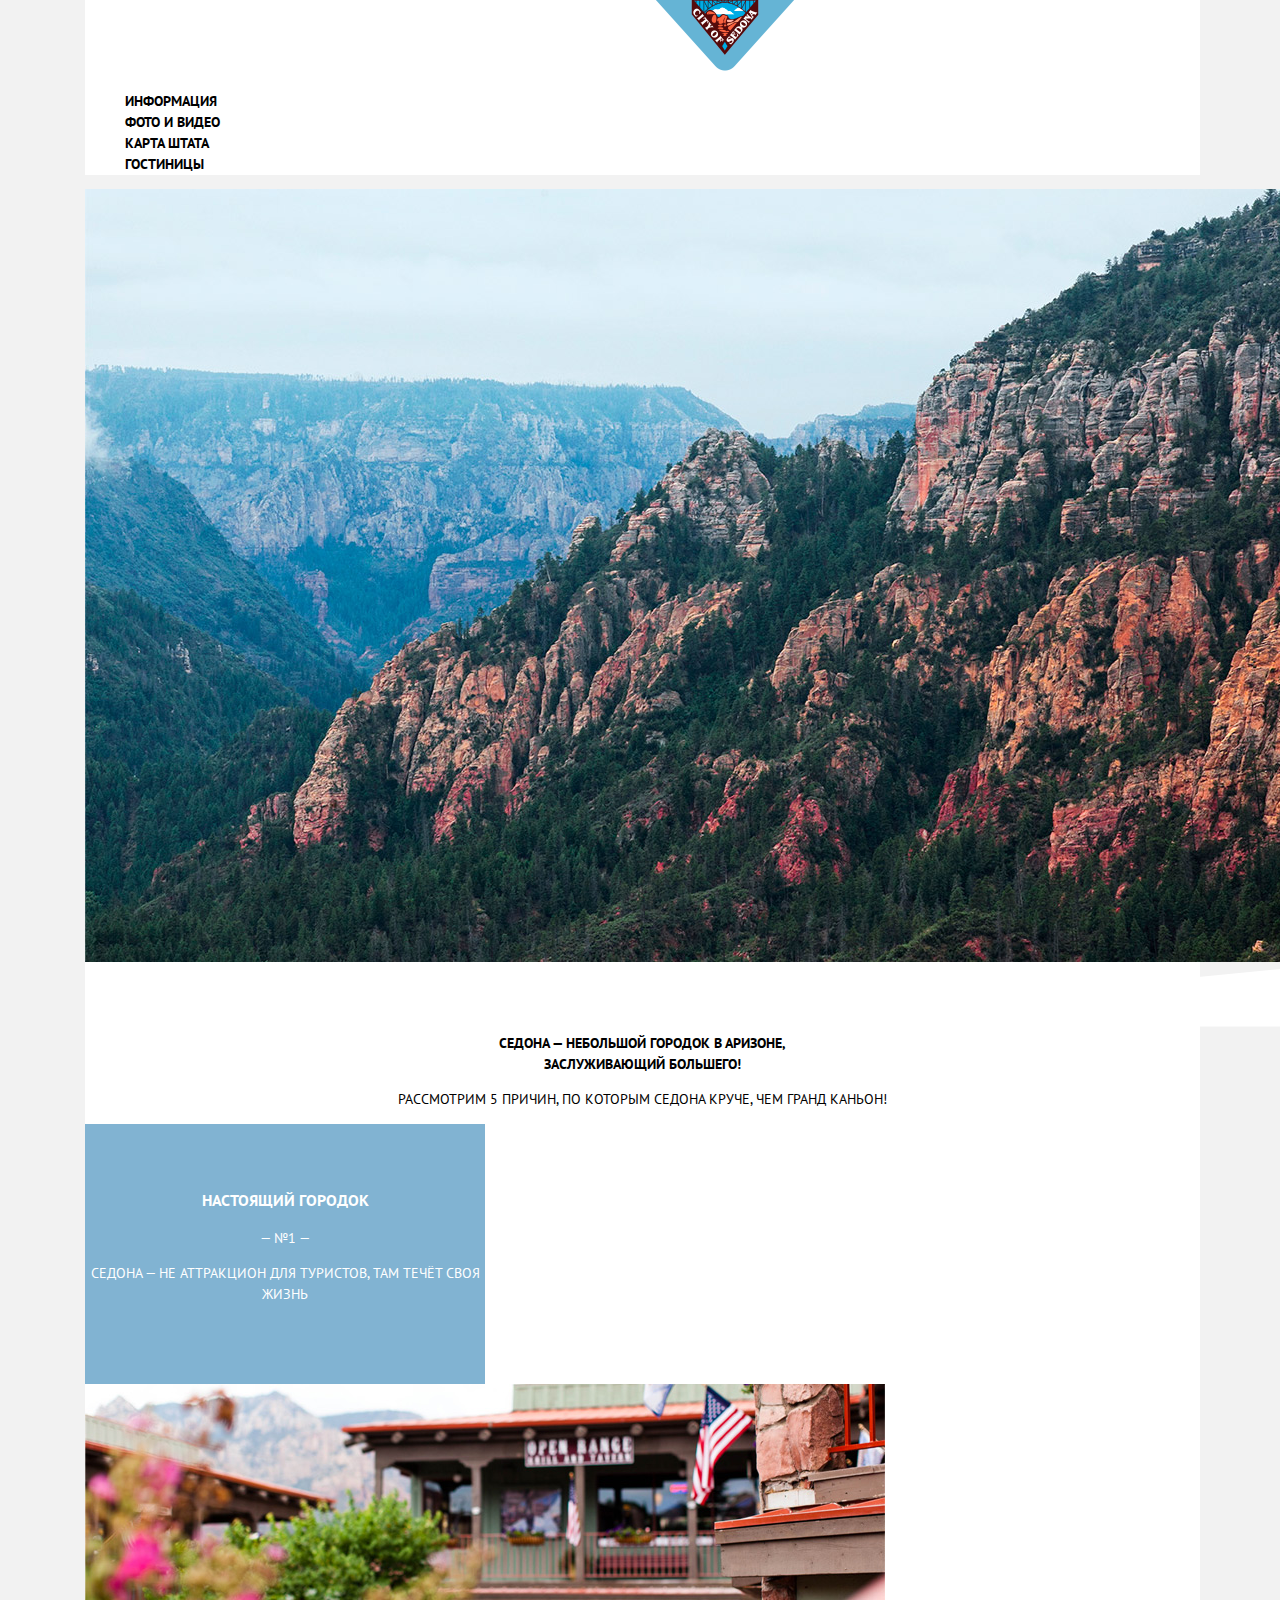
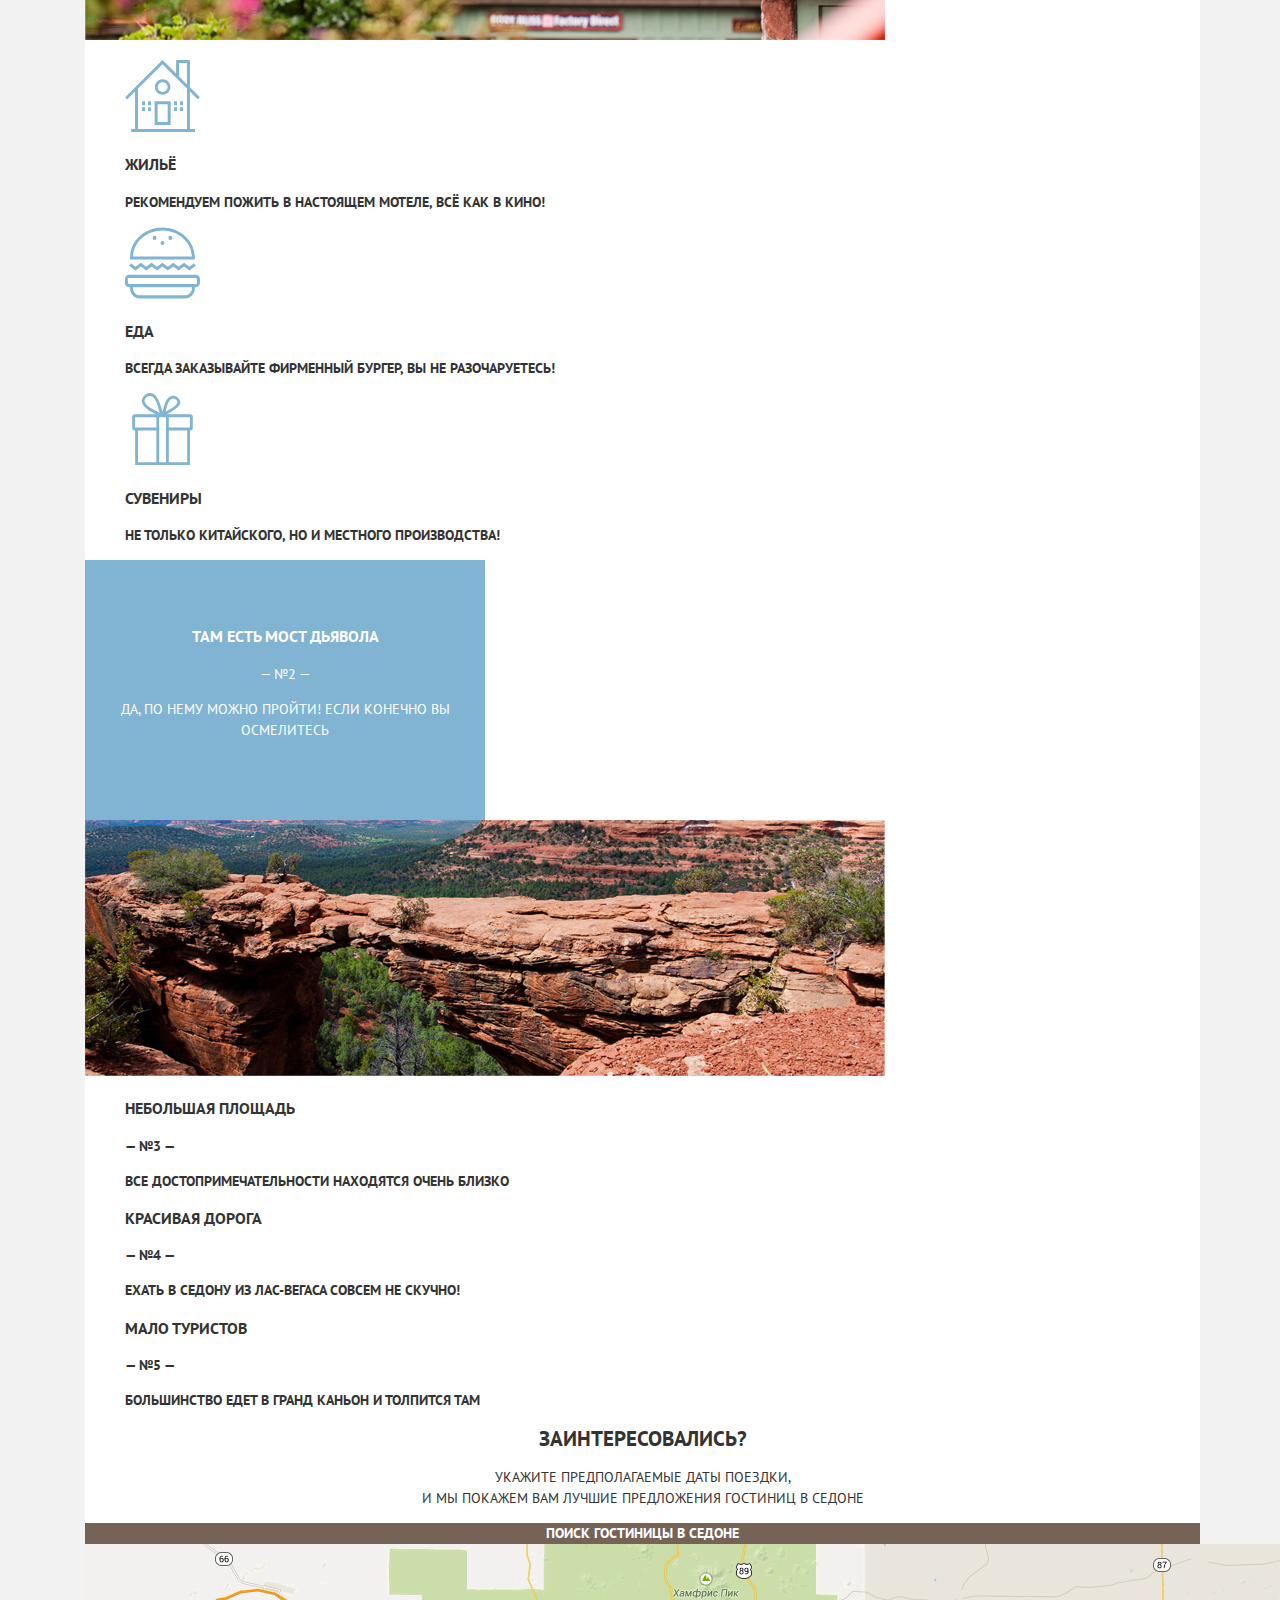
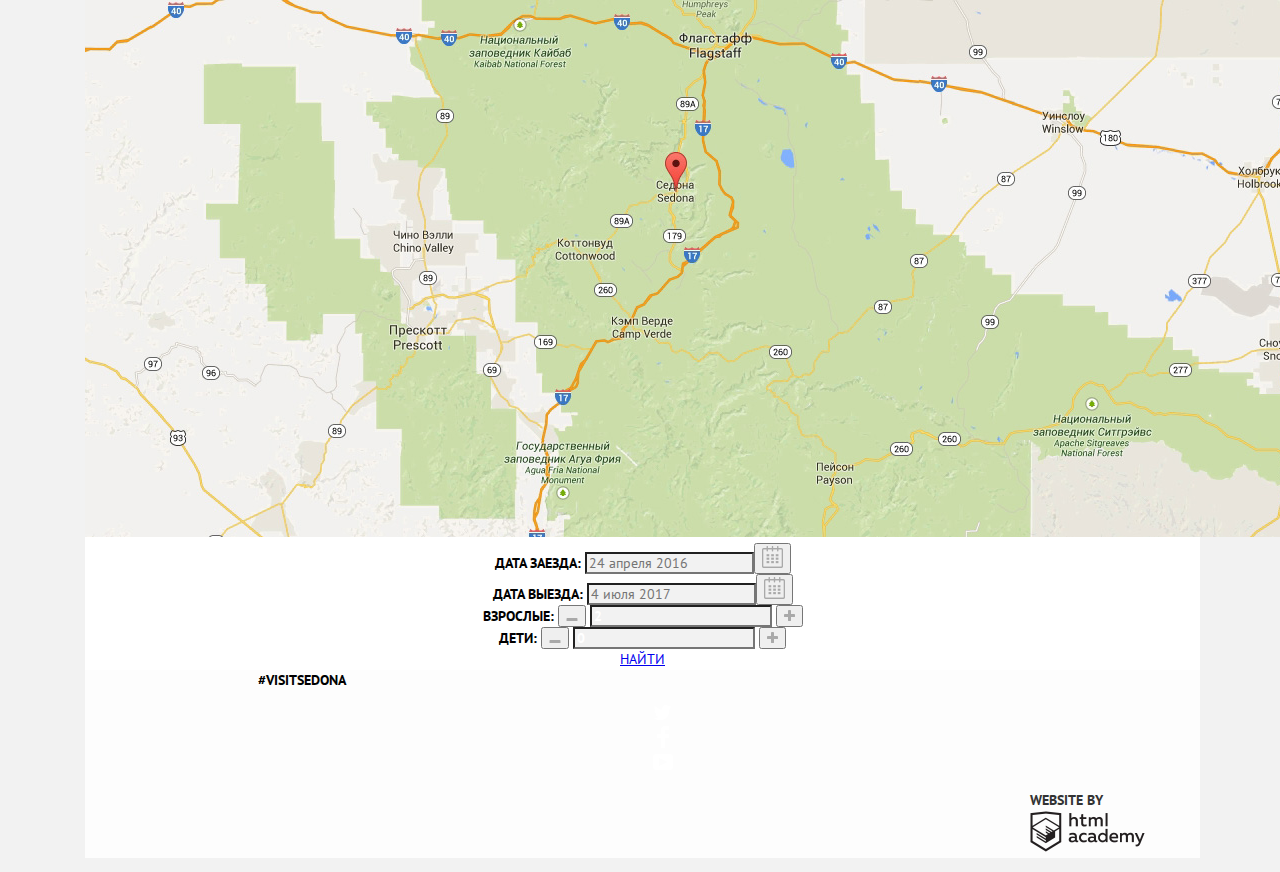
==== index.html @ 9de8dd1b "Update index.html" ====
<!DOCTYPE html>
<html lang="ru">

<head>
    <meta charset="utf-8">
    <title>Седона</title>
    <link href="https://fonts.googleapis.com/css?family=PT+Sans:400,700&amp;subset=cyrillic" rel="stylesheet">
    <link href="css/normalize.css" rel="stylesheet">
    <link href="css/style.css" rel="stylesheet">
</head>

<body>
    <header class="main-header">
        <nav class="main-navigation">
            <a class="main-header-logo">
                <img src="img/logo.png" width="140" height="71" alt="Логотип Седоны">
            </a>
            <ul class="site-navigation">
                <li><a href="info.html">Информация</a></li>
                <li><a href="gallery.html">Фото и видео</a></li>
                <li><a href="map.html">Карта штата</a></li>
                <li><a href="inner.html">Гостиницы</a></li>
            </ul>
        </nav>
    </header>
    <main class="container">
        <img src="img/background-welcome.jpg" width="1200" height="773" alt="Welcome to the gorgeous Sedona">
        <img src="img/polygon.svg" width="1201" height="59" alt="Полигон">
        <div class="features">
            <b>Седона &mdash; небольшой городок в Аризоне,<br> заслуживающий большего!</b>
            <p>Рассмотрим 5 причин, по которым Седона круче, чем Гранд Каньон!</p>
        </div>
        <section class="info">
            <div class="column column-info-item">
                <div class="info-list">
                    <h3>Настоящий городок</h3>
                    <p>&mdash; №1 &mdash;</p>
                    <p>Седона &mdash; не аттракцион для туристов, там течёт своя жизнь</p>
                </div>
                <div class="column column-photo">
                    <img src="img/photo-city.jpg" width="800" height="256" alt="Настоящий городок">
                </div>
            </div>
            <ul class="column-list column-catalog-list-service">
                <li class="catalog-item">
                    <img src="img/icon-1.svg" width="75" height="72" alt="Жильё">
                    <h3>Жильё</h3>
                    <p>Рекомендуем пожить в настоящем мотеле, всё как в кино!</p>
                </li>
                <li class="catalog-item">
                    <img src="img/icon-3.svg" width="75" height="72" alt="Еда">
                    <h3>Еда</h3>
                    <p>Всегда заказывайте фирменный бургер, Вы не разочаруетесь!</p>
                </li>
                <li class="catalog-item">
                    <img src="img/icon-2.svg" width="75" height="72" alt="Сувениры">
                    <h3>Сувениры</h3>
                    <p>Не только китайского, но и местного производства!</p>
                </li>
            </ul>
            <div class="column column-info-item">
                <div class="info-list">
                    <h3>Там есть мост дьявола</h3>
                    <p>&mdash; №2 &mdash;</p>
                    <p>Да, по нему можно пройти! Если конечно Вы осмелитесь</p>
                </div>
                <div class="column column-photo">
                    <img src="img/photo-bridge.jpg" width="800" height="256" alt="Мост дьявола">
                </div>
            </div>
            <ul class="column-list column-catalog-list-convenience">
                <li class="catalog-item">
                    <h3>Небольшая площадь</h3>
                    <p>&mdash; №3 &mdash;</p>
                    <p>Все достопримечательности находятся очень близко</p>
                </li>
                <li class="catalog-item">
                    <h3>Красивая дорога</h3>
                    <p>&mdash; №4 &mdash;</p>
                    <p>Ехать в Седону из Лас-Вегаса совсем не скучно!</p>
                </li>
                <li class="catalog-item">
                    <h3>Мало туристов</h3>
                    <p>&mdash; №5 &mdash;</p>
                    <p>Большинство едет в Гранд Каньон и толпится там</p>
                </li>
            </ul>
        </section>
        <section class="appointment">
            <div class="offer">
                <h2>Заинтересовались?</h2>
                <p>Укажите предполагаемые даты поездки,<br>и мы покажем Вам лучшие предложения гостиниц в Седоне</p>
            </div>
            <section class="tooltip">
                <div class="search-hotel">
                    <a href="#">Поиск гостиницы в Седоне</a>
                </div>
                <div class="map">
                    <img src="img/map.jpg" width="1200" height="593" alt="Карта">
                </div>
                <div class="search">
                    <form class="search-form" action="https://echo.htmlacademy.ru" method="post">
                        <div class="search-date">
                            <label for="day-in">Дата заезда:
                                <input class="date" type="text" id="day-in" name="in" placeholder="24 апреля 2016"><button class="calendar" type="submit"><img src="img/calendar.png" width="21" height="22" alt="Календарь">
                                </button>
                            </label>
                        </div>
                        <div class="search-date">
                            <label for="day-out">Дата выезда:
                                <input class="date" type="text" id="day-out" name="out" placeholder="4 июля 2017"><button class="calendar" type="submit"><img src="img/calendar.png" width="21" height="22" alt="Календарь">
                                </button>
                            </label>
                        </div>
                        <div class="search-date">
                            <label for="adult-number">Взрослые:
                                <button class="minus" type="submit"><img src="img/icon-minus.png" width="12" height="3" alt="Минус">
                                </button>
                                <input class="person" type="text" id="adult-number" name="number" value="2">
                                <button class="plus" type="submit"><img src="img/icon-plus.png" width="11" height="11" alt="Плюс">
                                </button>
                            </label>
                        </div>
                        <div class="search-date">
                            <label for="child-number">Дети:
                                <button class="minus" type="submit"><img src="img/icon-minus.png" width="12" height="3" alt="Минус">
                                </button>
                                <input class="person" type="text" id="child-number" name="number" value="0">
                                <button class="plus" type="submit">
                                    <img src="img/icon-plus.png" width="11" height="11" alt="Плюс">
                                </button>
                            </label>
                        </div>
                        <div class="search-button">
                            <a href="#">Найти</a>
                        </div>
                    </form>
                </div>
            </section>
        </section>
        <footer class="main-footer">
            <div class="hashtag">
                <a href="#">#visitsedona</a>
            </div>
            <ul class="footer-social">
                <li><a class="social-button" href="#"><img src="img/twitter.png" width="17" height="15" alt="Твиттер"></a></li>
                <li><a class="social-button" href="#"><img src="img/facebook.png" width="12" height="22" alt="Фейсбук"></a></li>
                <li><a class="social-button" href="#"><img src="img/youtube.png" width="20" height="16" alt="Ютуб"></a></li>
            </ul>
            <div class="footer-copyright">
                <p>Website by <a class="button-copyright" href="https://htmlacademy.ru/intensive/htmlcss">
                        <img src="img/logo-htmlacademy.png" width="115" height="41" alt="HTML Academy"></a></p>
            </div>
        </footer>
    </main>
</body>
</html>
---- css/style.css ----
body {
    margin: 0;
    font-family: "PT Sans", Arial, sans-serif;
    font-size: 14px;
    line-height: 21px;
    font-weight: 700;
    color: #333333;
    text-transform: uppercase;
    background-color: #f2f2f2;
    background-image: url("background-welcome.jpg");
    background-size: 1200px 773px;
    background-position: 50% 50%;
    padding-left: 85px;
    padding-right: 80px;
    background-repeat: no-repeat;
}
header {
    background-color: white;
}
.container {
    background-color: white;
}
.site-navigation a {
    background-color: white;
    color: #000000; 
    text-decoration: none;
}
li {
    list-style-type: none;
}
.main-header .main-header-logo {
    background-position: 50% 50%;
    background-size: 140px 71px;
    padding-left: 570px;
    padding-right: 570px;
    padding-top: 100px;
}
.polygon {
  background-image: url("polygon.svg");
    background-position: top center;
}
.features {
    text-align: center;
    color: #000000; 
    font-weight: normal;
    background-color: white;
    background-position: 50% 50%;
}
.info-list {
    text-align: center;
    color: white;
    background-color: #81b3d2;
    font-weight: normal;
    position: relative; 
    width: 400px;
    height: inherit;
    padding-top: 50px;
    padding-bottom: 65px;
}
.photo-city {
    position: relative;
    width: 800px; 
    height: 401px;   
}
.catalog-list {
    text-align: center;
    color: #000000;
    font-weight: normal;
    background-color: white;
    background-position: 50% 50%;
    
}
.catalog-list-second .catalog-item {
    text-align: center;
    background-color: #eeeeee;
    font-weight: normal;
    background-position: 50% 50%;
}
.appointment {
    text-align: center;
    font-weight: normal;
    background-color: white;
    background-position: 50% 50%;
}
.search-hotel{
    background-color: #766357;
}

.search-hotel a{
    color: #ffffff;
    font-weight: bold;
    text-decoration: none;    
}
.search-date {
    color: black;
    font-weight: bold;
}
.date {
    background-color:#f2f2f2;
}
.adults {
    font-weight: bold;
}
.person {
    background-color: #f2f2f2;
    font-weight: bold;
}
.child {
    font-weight: bold;
    
}
.button-search {
    background-color: #81b3d2;
}
 form {
    background-color: #ffffff;
}
input {
    background-color: #81b3d2;
    color: white;
}
.main-footer {
    background-color: #fdfdfd; 
}
.hashtag a {
    color: #000000;
    text-decoration: none;
    margin-left: 173px;
}
.footer-social {
    text-align: center;
}
.footer-copyright {
    margin-left: 945px;    
}
/*inner*/
.filters {
    background-image: url("background-filter.jpg"); 
}
.price {
    background-color: transparent;
    text-align: center;
}
.catalog-title {
    background-color: white;
}
.sort-title {
    background-color: white;
    font-weight: normal;
}
.sort-list {
    background-color: white;
    font-weight: normal;
}
.sort-list a{
    text-decoration: 
    color: black;
    text-decoration: none; 
}
.sort-list .type {
    color: #dbdbdb;
}
.sort-list .rate {
    color: #dbdbdb;
}
.hotels {
    background-color: white;
}
.hotels a {
    color: black;
    text-decoration: none;
}
.hotels p {
    font-weight: normal;
}
.hotel-buttons a {
    color: white;
}
.button-one {
    background-color: #81b3d2;
}
.button-two {
    background-color: #766357;  
}
.rating {
    font-weight: normal;
}
label:hover {
    color: #81b3d2;
}
label:active {
    color: #cccccc;
}
.sort-list .price:visited {
    color: #81b3d2;
}
.sort-list .rate:active {
    color: black;
}
.sort-list .rate:hover {
    color: #81b3d2;
}
.sort-list .type:hover {
    color: #81b3d2;    
}
.arrows .down:visited {
    color: #81b3d2;
}
.arrows:active {
    color: #81b3d2;
}
 .button-one:hover {
    background-color:#689fc1;
}
.button-one:active {
    background-color: #6ea6c7;
    color: #7aadcb;
}
.button-two:hover {
    background-color: #604e43;
}
.button-two:active {
    background-color: #503e33;
    color: #65554b;
}
.hotels a :hover {
    color: #c0d9e9;
}
.hotels a:active {
    color: #b2b2b2;
}
.search-hotel:hover {
    background-color: #604e43;
}
.search-hotel:active {
    background-color: #503e33;
    color: #857871;
}
.date:hover {
    background-color:#ebebeb;
}
.date:focus {
    background-color: #ffffff;
}
.person:hover {
    background-color:#ebebeb;
}
.person:focus {
    background-color: #ffffff;
}
.button-plus:hover {
    color: #000000;
}
.button-plus:active {
    color: #81b3d2;
}
.button-calendar:hover {
    color: #000000;
}
.input:hover {
    background-color: #669ec0;
}
.input:active {
    background-color: #5496bd;
    color: #88b6d1;
}
.footer-copyright a:hover {
    background-color: #81b3d2;
}
.footer-copyright a:active {
    background-color: #bdbbbc;
}
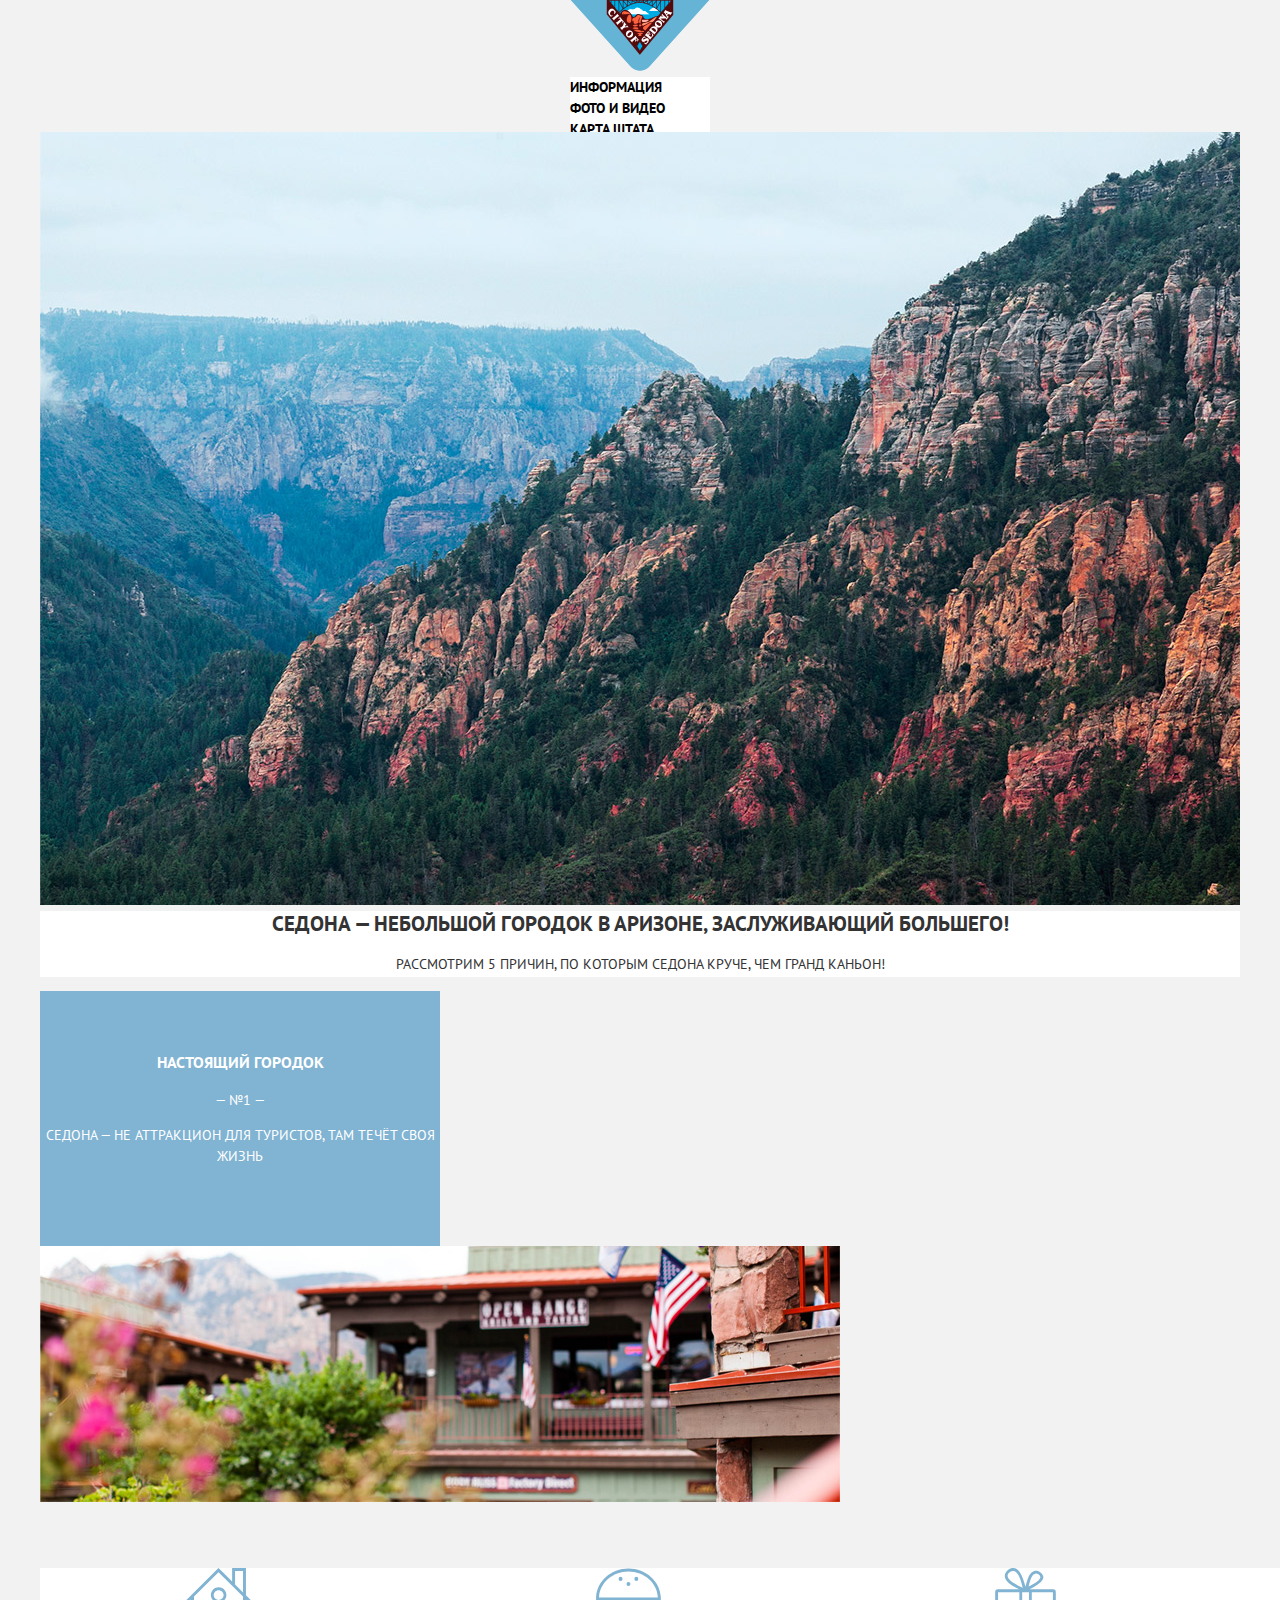
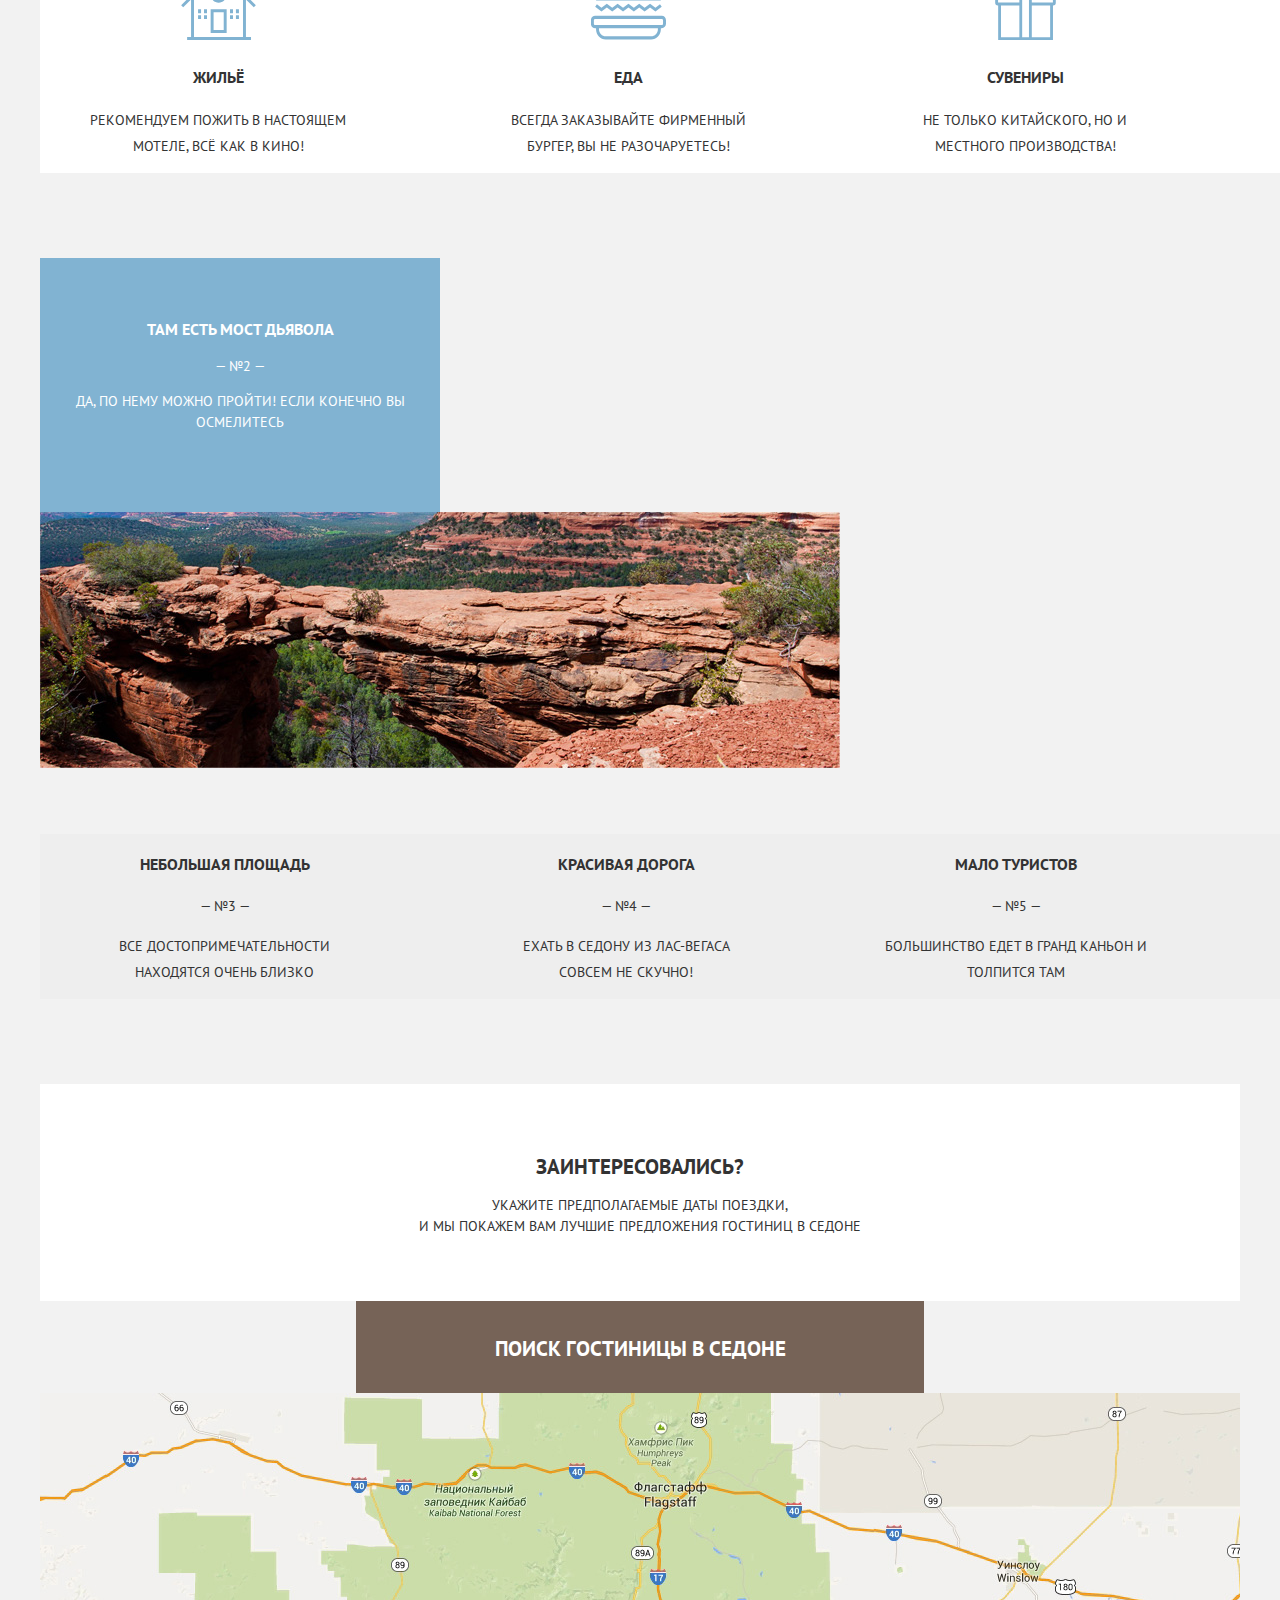
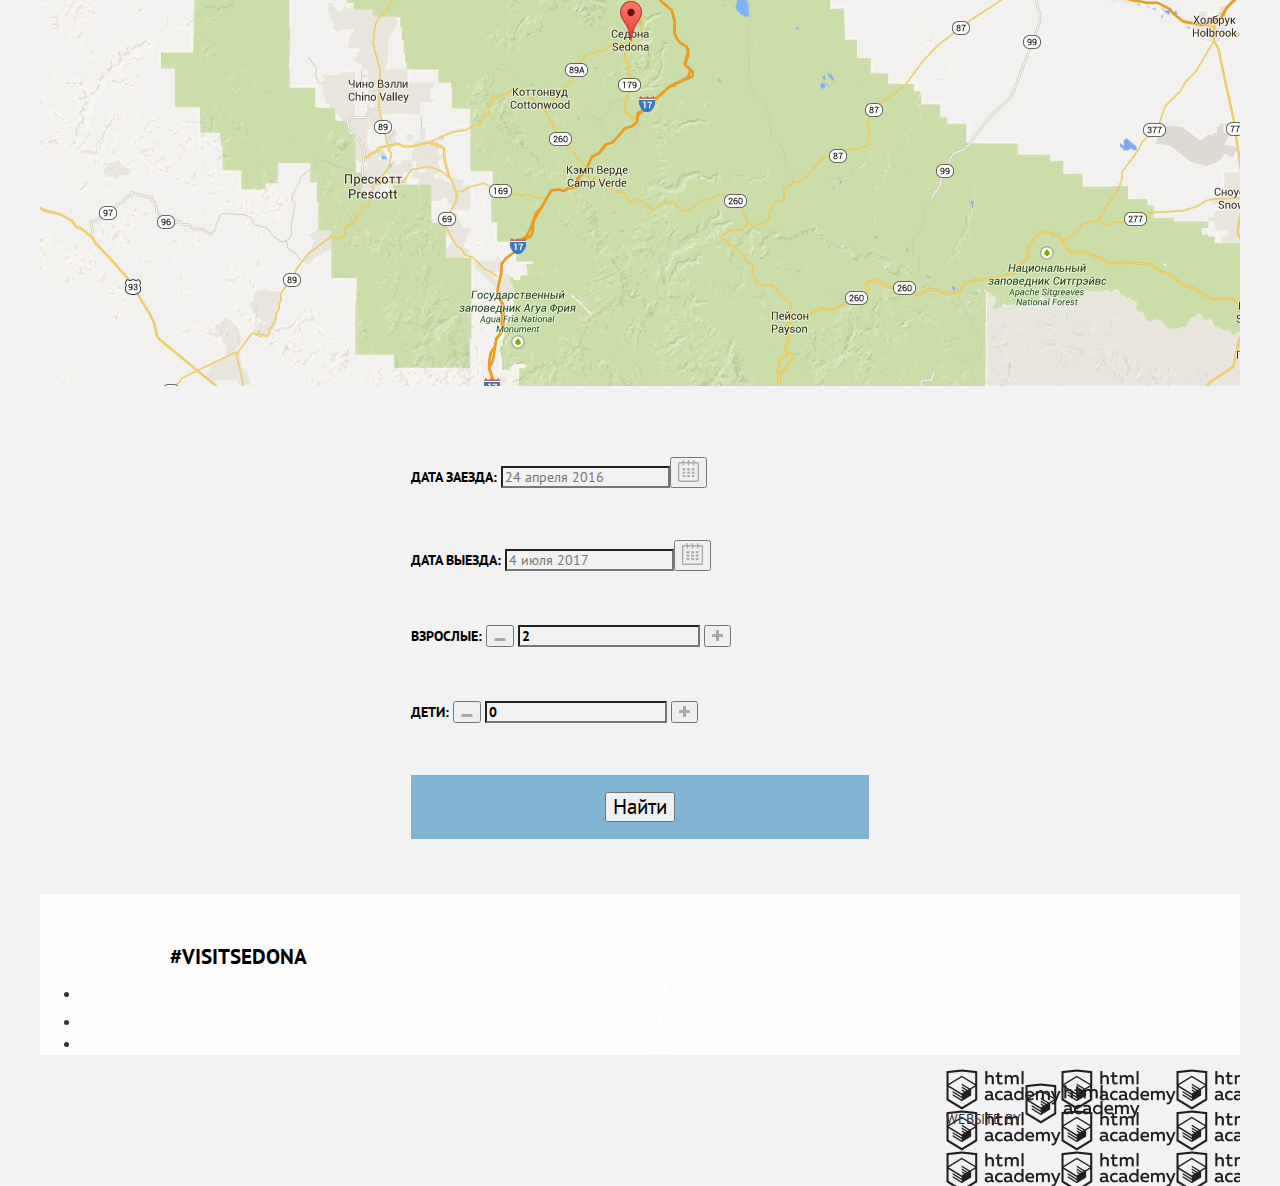
==== commit f1554b5b: "Update index.html" ====
--- a/index.html
+++ b/index.html
@@ -25,9 +25,8 @@
     </header>
     <main class="container">
         <img src="img/background-welcome.jpg" width="1200" height="773" alt="Welcome to the gorgeous Sedona">
-        <img src="img/polygon.svg" width="1201" height="59" alt="Полигон">
         <div class="features">
-            <b>Седона &mdash; небольшой городок в Аризоне,<br> заслуживающий большего!</b>
+            <b>Седона &mdash; небольшой городок в Аризоне, заслуживающий большего!</b>
             <p>Рассмотрим 5 причин, по которым Седона круче, чем Гранд Каньон!</p>
         </div>
         <section class="info">
@@ -91,9 +90,9 @@
                 <h2>Заинтересовались?</h2>
                 <p>Укажите предполагаемые даты поездки,<br>и мы покажем Вам лучшие предложения гостиниц в Седоне</p>
             </div>
-            <section class="tooltip">
+            <div class="tooltip">
                 <div class="search-hotel">
-                    <a href="#">Поиск гостиницы в Седоне</a>
+                    <a href="inner.html">Поиск гостиницы в Седоне</a>
                 </div>
                 <div class="map">
                     <img src="img/map.jpg" width="1200" height="593" alt="Карта">
@@ -132,11 +131,11 @@
                             </label>
                         </div>
                         <div class="search-button">
-                            <a href="#">Найти</a>
+                           <input type="submit" class="button" value="Найти">
                         </div>
                     </form>
                 </div>
-            </section>
+            </div>
         </section>
         <footer class="main-footer">
             <div class="hashtag">
--- a/css/style.css
+++ b/css/style.css
@@ -7,267 +7,324 @@
     color: #333333;
     text-transform: uppercase;
     background-color: #f2f2f2;
-    background-image: url("background-welcome.jpg");
-    background-size: 1200px 773px;
-    background-position: 50% 50%;
-    padding-left: 85px;
-    padding-right: 80px;
+}
+.main-header {
+    background-image: url(../img/logo.png);
+    width: 140px;
+    margin: 0 auto;
     background-repeat: no-repeat;
 }
-header {
-    background-color: white;
-}
 .container {
-    background-color: white;
-}
-.site-navigation a {
-    background-color: white;
+    background-color: #f2f2f2;
+    width: 1200px;
+    margin: 0 auto;
+    background-repeat: no-repeat;
+}
+.site-navigation {
+    margin: 0 auto;
+    background-color: #ffffff;
+    height: 55px;
+    padding: 0;
+    list-style-type: none;
+}
+  .site-navigation a {
+    background-color: #ffffff;
     color: #000000; 
     text-decoration: none;
 }
-li {
-    list-style-type: none;
-}
-.main-header .main-header-logo {
-    background-position: 50% 50%;
-    background-size: 140px 71px;
-    padding-left: 570px;
-    padding-right: 570px;
-    padding-top: 100px;
-}
-.polygon {
-  background-image: url("polygon.svg");
-    background-position: top center;
-}
 .features {
-    text-align: center;
-    color: #000000; 
-    font-weight: normal;
-    background-color: white;
-    background-position: 50% 50%;
+    text-align: center; 
+    font-weight: bold;
+    background-color: #ffffff;
+    font-size: 21px; 
+    line-height: 26px;
+}
+.features p {
+    text-align: center; 
+    font-weight: normal;
+    background-color: #ffffff;
+    font-size: 14px;
+    line-height: 26px;
+    color: #333333;   
 }
 .info-list {
     text-align: center;
-    color: white;
+    color: #ffffff;
     background-color: #81b3d2;
     font-weight: normal;
-    position: relative; 
     width: 400px;
     height: inherit;
-    padding-top: 50px;
+    padding-top: 45px;
     padding-bottom: 65px;
 }
-.photo-city {
-    position: relative;
-    width: 800px; 
-    height: 401px;   
-}
-.catalog-list {
-    text-align: center;
-    color: #000000;
-    font-weight: normal;
-    background-color: white;
-    background-position: 50% 50%;
-    
-}
-.catalog-list-second .catalog-item {
-    text-align: center;
+.column {
+    padding: 0;
+    vertical-align: bottom;   
+}
+.column-list {
+    display: inline-flex;
+    vertical-align: middle;
+    width: 1200px;
+    margin-top: 60px;
+    margin-bottom: 85px;
+    background-color: #ffffff; 
+    list-style-type: none;
+}
+.column-catalog-list-convenience {
     background-color: #eeeeee;
-    font-weight: normal;
-    background-position: 50% 50%;
-}
-.appointment {
-    text-align: center;
-    font-weight: normal;
-    background-color: white;
-    background-position: 50% 50%;
-}
-.search-hotel{
+}
+.catalog-item {
+    text-align: center; 
+    font-weight: normal;
+    font-size: 14px;
+    line-height: 26px;
+    padding-right: 130px;
+}
+.offer {
+    text-align: center;
+    font-weight: normal;
+    background-color: #ffffff;
+    padding-top: 55px;
+    padding-bottom: 50px;
+}
+.search-hotel { 
     background-color: #766357;
+    text-align: center;
+    width: 568px;
+    margin: 0 auto;
+    padding-top: 35px;
+    padding-bottom: 31px;
+}
+.search-hotel:hover {
+    background-color: #604e43;
+}
+.search-hotel:active {
+    background-color: #503e33;
+}
+.search-hotel a {
+    color: #ffffff;
+    font-weight: bold;
+    text-decoration: none; 
+    font-size: 21px;
+    line-height: 26px;
+}
+.search-hotel a:active {
+    color: #857871;
 }
 
-.search-hotel a{
-    color: #ffffff;
-    font-weight: bold;
-    text-decoration: none;    
-}
 .search-date {
-    color: black;
-    font-weight: bold;
+    color: #000000;
+    font-weight: bold;
+    font-size: 14px;
+    text-align: left; 
+    line-height: 26px;
+    width: 568px;
+    margin: 0 auto;
+    padding-bottom: 50px;
+    padding-left: 55px;
+}
+.search-date .day-in:hover {
+    background-color:#ebebeb;
+}
+.search-date .day-in:focus {
+    background-color: #ffffff;
 }
 .date {
-    background-color:#f2f2f2;
-}
-.adults {
-    font-weight: bold;
+    background-color: #f2f2f2;
 }
 .person {
     background-color: #f2f2f2;
     font-weight: bold;
-}
-.child {
-    font-weight: bold;
-    
-}
-.button-search {
+    color: #000000;
+}
+.person:hover {
+    background-color:#ebebeb;
+}
+.person:focus {
+    background-color: #ffffff;
+}
+.search-form {
+   width: 568px;
+   margin: 0 auto;
+   padding-bottom: 55px;
+   padding-top: 65px;
+} 
+.search-button {
     background-color: #81b3d2;
-}
- form {
-    background-color: #ffffff;
-}
-input {
-    background-color: #81b3d2;
-    color: white;
+    font-size: 21px;
+    line-height: 26px;
+    text-align: center;
+    width: 458px;
+    margin: 0 auto;
+    padding-top: 17px;
+    padding-bottom: 17px;
+}
+.search-button:hover {
+    background-color: #669ec0;
+}
+.search-button a {
+    text-decoration: none;
+    color: #ffffff;   
+}
+.search-button a:active {
+    color: #88b6d1;
 }
 .main-footer {
     background-color: #fdfdfd; 
 }
+.hashtag {
+    color: #000000;
+    padding-left: 130px;
+    padding-top: 50px;
+    font-size: 21px;
+    line-height: 26px;        
+}
 .hashtag a {
-    color: #000000;
-    text-decoration: none;
-    margin-left: 173px;
+    text-decoration: none;
+    color: #000000;
 }
 .footer-social {
     text-align: center;
 }
 .footer-copyright {
-    margin-left: 945px;    
-}
-/*inner*/
-.filters {
-    background-image: url("background-filter.jpg"); 
+    background-image: url(../img/logo-htmlacademy.png);
+    background-color: transparent;
+    font-size: 14px;
+    line-height: 26px;
+    font-weight: normal;
+    float: right;
+    padding-bottom: 40px;
+    padding-right: 100px;
+}
+/*inner*/ 
+.filters-form {
+    background-image: url(../img/background-filter.jpg);
+    width: 1200px;
+    margin: 0 auto;
+    padding-left: 72px;
+    font-size: 16px;
+    line-height: 21px; 
+    font-weight: bold;
+}
+.filters-list {
+    font-size: 14px;
+    line-height: 21px; 
+    font-weight: normal;   
+}
+ .filters-list label:hover {
+    color: #81b3d2;
+}
+ .filters-list label:active {
+    color: #cccccc;
 }
 .price {
-    background-color: transparent;
-    text-align: center;
+    text-align: center;
+}
+.show-button a {
+    text-decoration: none;
+    color: #000000;
 }
 .catalog-title {
-    background-color: white;
+    font-size: 21px;
+    line-height: 26px; 
+    font-weight: bold;
+    width: 1200px;
+    margin: 0 auto;
+    padding-left: 72px;
 }
 .sort-title {
-    background-color: white;
-    font-weight: normal;
+    background-color: #ffffff;
+    font-size: 12px;
+    line-height: 18px;
+    font-weight: normal;
+    width: 1200px;
+    margin: 0 auto;
+    padding-left: 72px;
 }
 .sort-list {
-    background-color: white;
-    font-weight: normal;
-}
-.sort-list a{
-    text-decoration: 
-    color: black;
+    background-color: #ffffff;
+    font-weight: normal;
+    font-size: 12px;
+    line-height: 18px;
+    font-weight: normal;
+    color: #b6b6b6;
+}
+.sort-list .sort:active {
+    color: #000000;
+}
+.sort-list .sort:hover {
+    color: #81b3d2;
+}  
+.sort-list .sort:focus {
+    border-bottom: 1px dotted;
+}
+.sort-list a {
+    color: #b6b6b6;
     text-decoration: none; 
 }
-.sort-list .type {
-    color: #dbdbdb;
-}
-.sort-list .rate {
-    color: #dbdbdb;
-}
 .hotels {
-    background-color: white;
-}
+    background-color: #ffffff;
+    width: 1200px;
+    margin: 0 auto;
+    padding-left: 72px;
+}
+.hotel-item .name:hover {
+    color: #81b3d2;    
+}
+.hotel-item .name:active {
+    color: #c7c7c7;
+}
+
 .hotels a {
-    color: black;
-    text-decoration: none;
+    color: #000000;
+    text-decoration: none;
+}
+.hotels a:hover {
+    color: #c0d9e9;
+}
+.hotels a:active {
+    color: #b2b2b2;
 }
 .hotels p {
     font-weight: normal;
 }
 .hotel-buttons a {
-    color: white;
-}
-.button-one {
+    color: #ffffff;
+}
+.button-more {
     background-color: #81b3d2;
-}
-.button-two {
-    background-color: #766357;  
-}
-.rating {
-    font-weight: normal;
-}
-label:hover {
-    color: #81b3d2;
-}
-label:active {
-    color: #cccccc;
-}
-.sort-list .price:visited {
-    color: #81b3d2;
-}
-.sort-list .rate:active {
-    color: black;
-}
-.sort-list .rate:hover {
-    color: #81b3d2;
-}
-.sort-list .type:hover {
-    color: #81b3d2;    
-}
-.arrows .down:visited {
-    color: #81b3d2;
-}
-.arrows:active {
-    color: #81b3d2;
-}
- .button-one:hover {
+    font-size: 14px;
+    line-height: 21px;
+    text-align: center;
+    width: 110px;
+    margin: 0 auto;
+    padding-top: 5px;
+    padding-bottom: 5px;
+}
+.hotel-buttons .button-more:hover {
     background-color:#689fc1;
 }
-.button-one:active {
+.hotel-buttons .button-more:active {
     background-color: #6ea6c7;
     color: #7aadcb;
 }
-.button-two:hover {
+.button-reserve {
+    background-color: #766357;
+    font-size: 14px;
+    line-height: 21px;
+    text-align: center;
+    width: 110px;
+    margin: 0 auto;
+    padding-top: 5px;
+    padding-bottom: 5px;
+}
+.hotel-buttons .button-reserve:hover {
     background-color: #604e43;
 }
-.button-two:active {
+.hotel-buttons .button-reserve:active {
     background-color: #503e33;
     color: #65554b;
 }
-.hotels a :hover {
-    color: #c0d9e9;
-}
-.hotels a:active {
-    color: #b2b2b2;
-}
-.search-hotel:hover {
-    background-color: #604e43;
-}
-.search-hotel:active {
-    background-color: #503e33;
-    color: #857871;
-}
-.date:hover {
-    background-color:#ebebeb;
-}
-.date:focus {
-    background-color: #ffffff;
-}
-.person:hover {
-    background-color:#ebebeb;
-}
-.person:focus {
-    background-color: #ffffff;
-}
-.button-plus:hover {
-    color: #000000;
-}
-.button-plus:active {
-    color: #81b3d2;
-}
-.button-calendar:hover {
-    color: #000000;
-}
-.input:hover {
-    background-color: #669ec0;
-}
-.input:active {
-    background-color: #5496bd;
-    color: #88b6d1;
-}
-.footer-copyright a:hover {
-    background-color: #81b3d2;
-}
-.footer-copyright a:active {
-    background-color: #bdbbbc;
-}
-
+.rating {
+    font-weight: normal;
+}
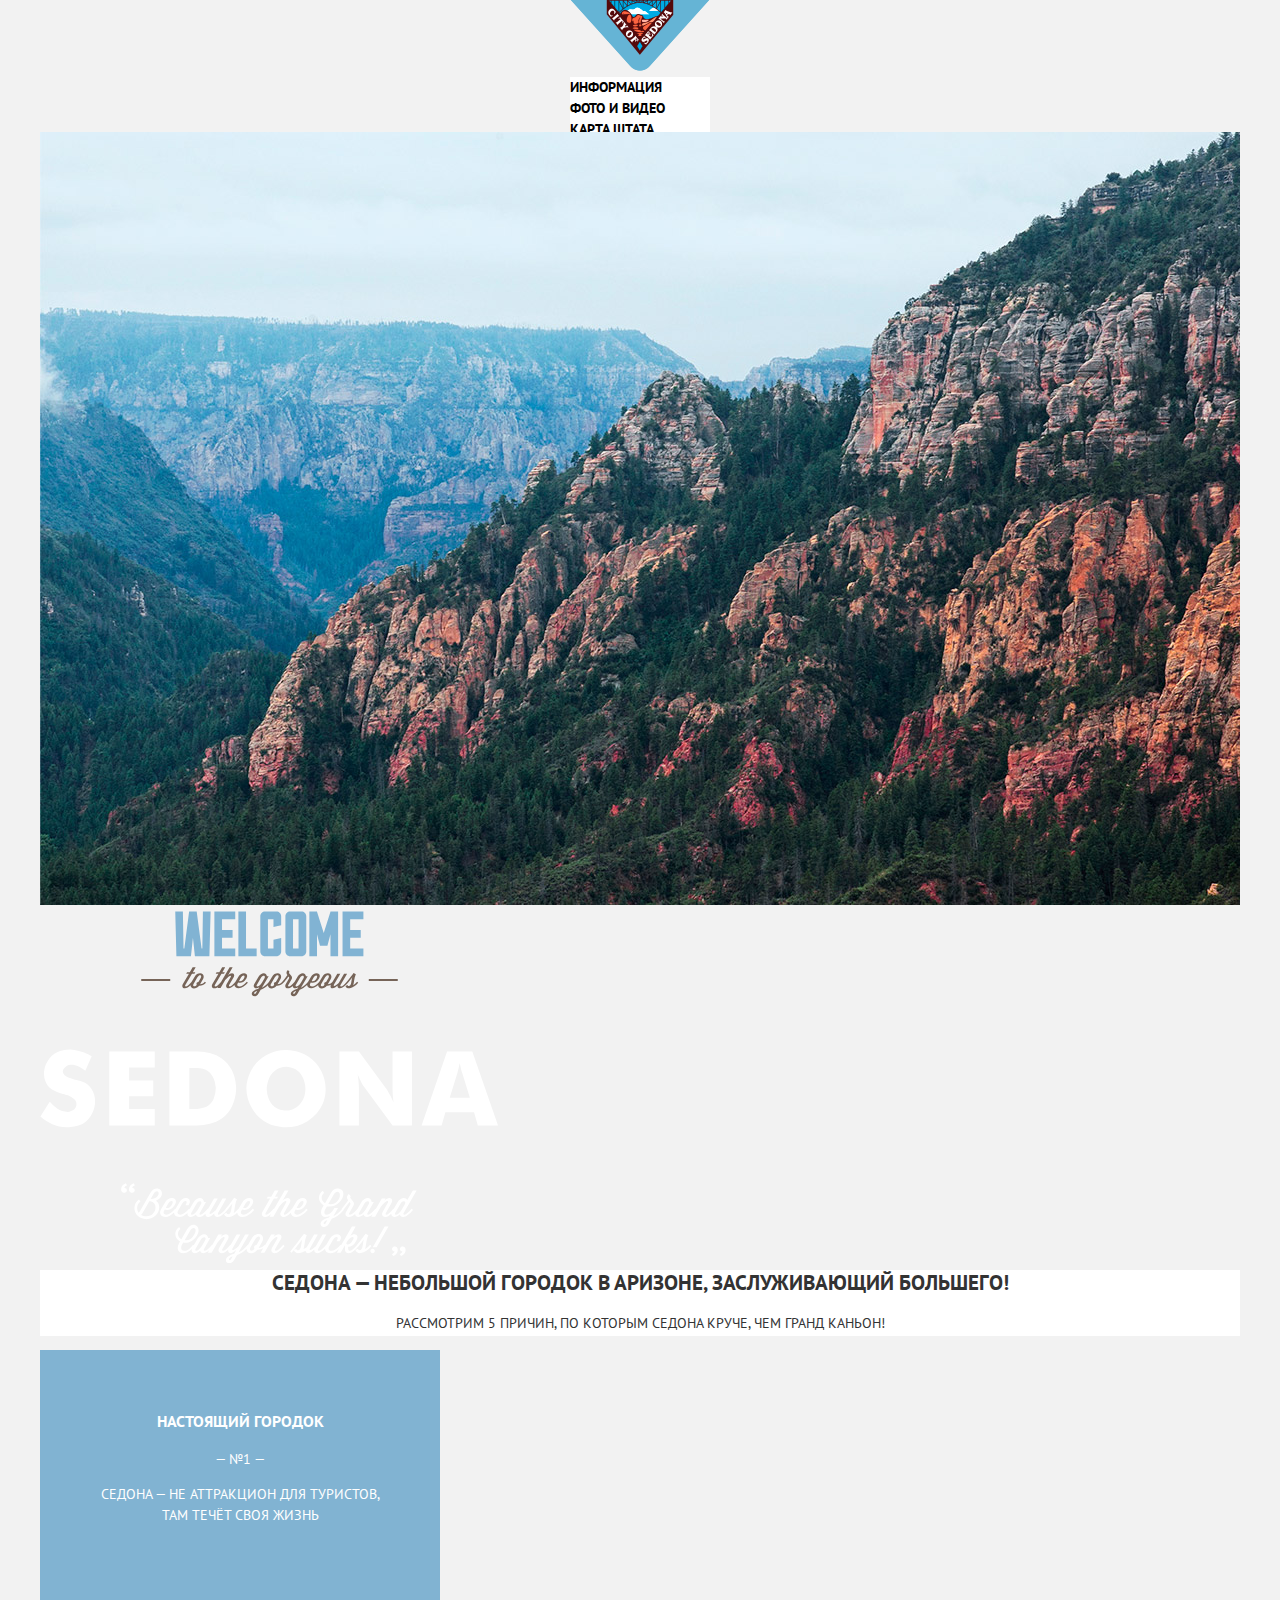
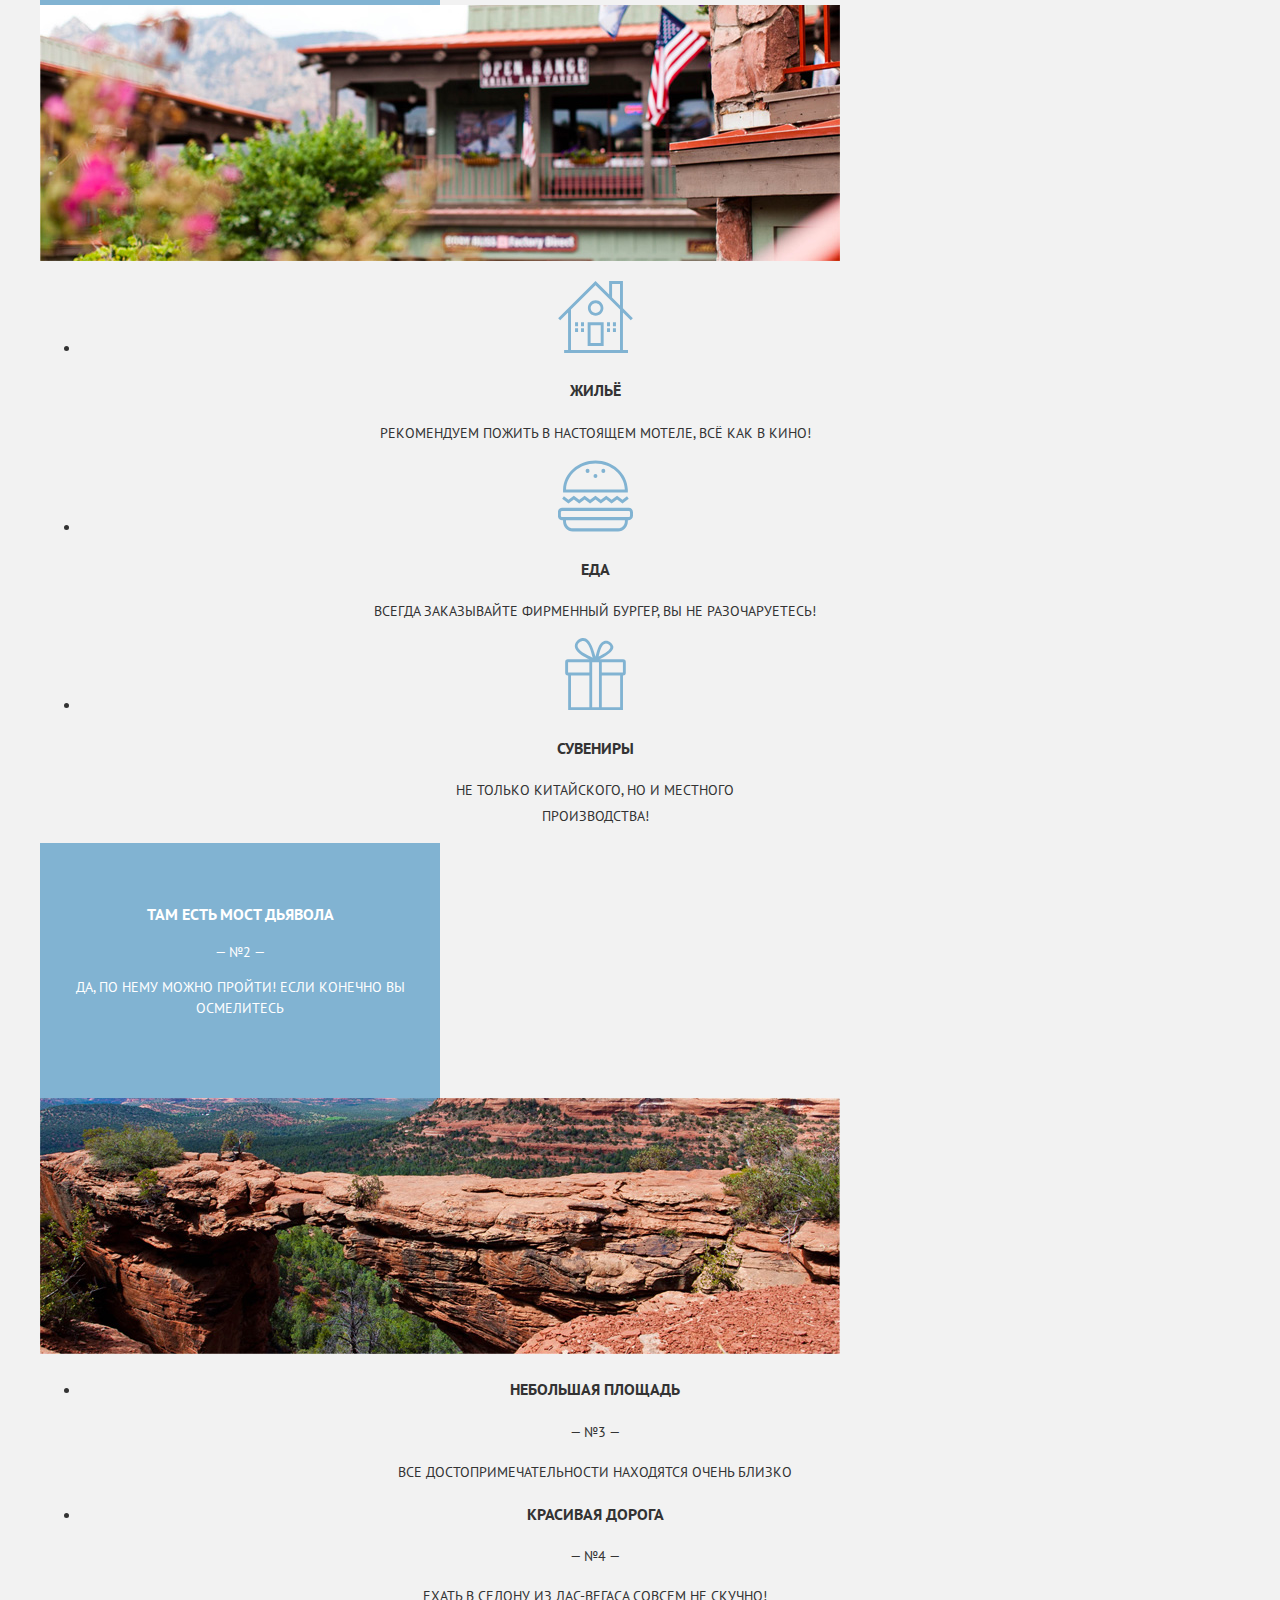
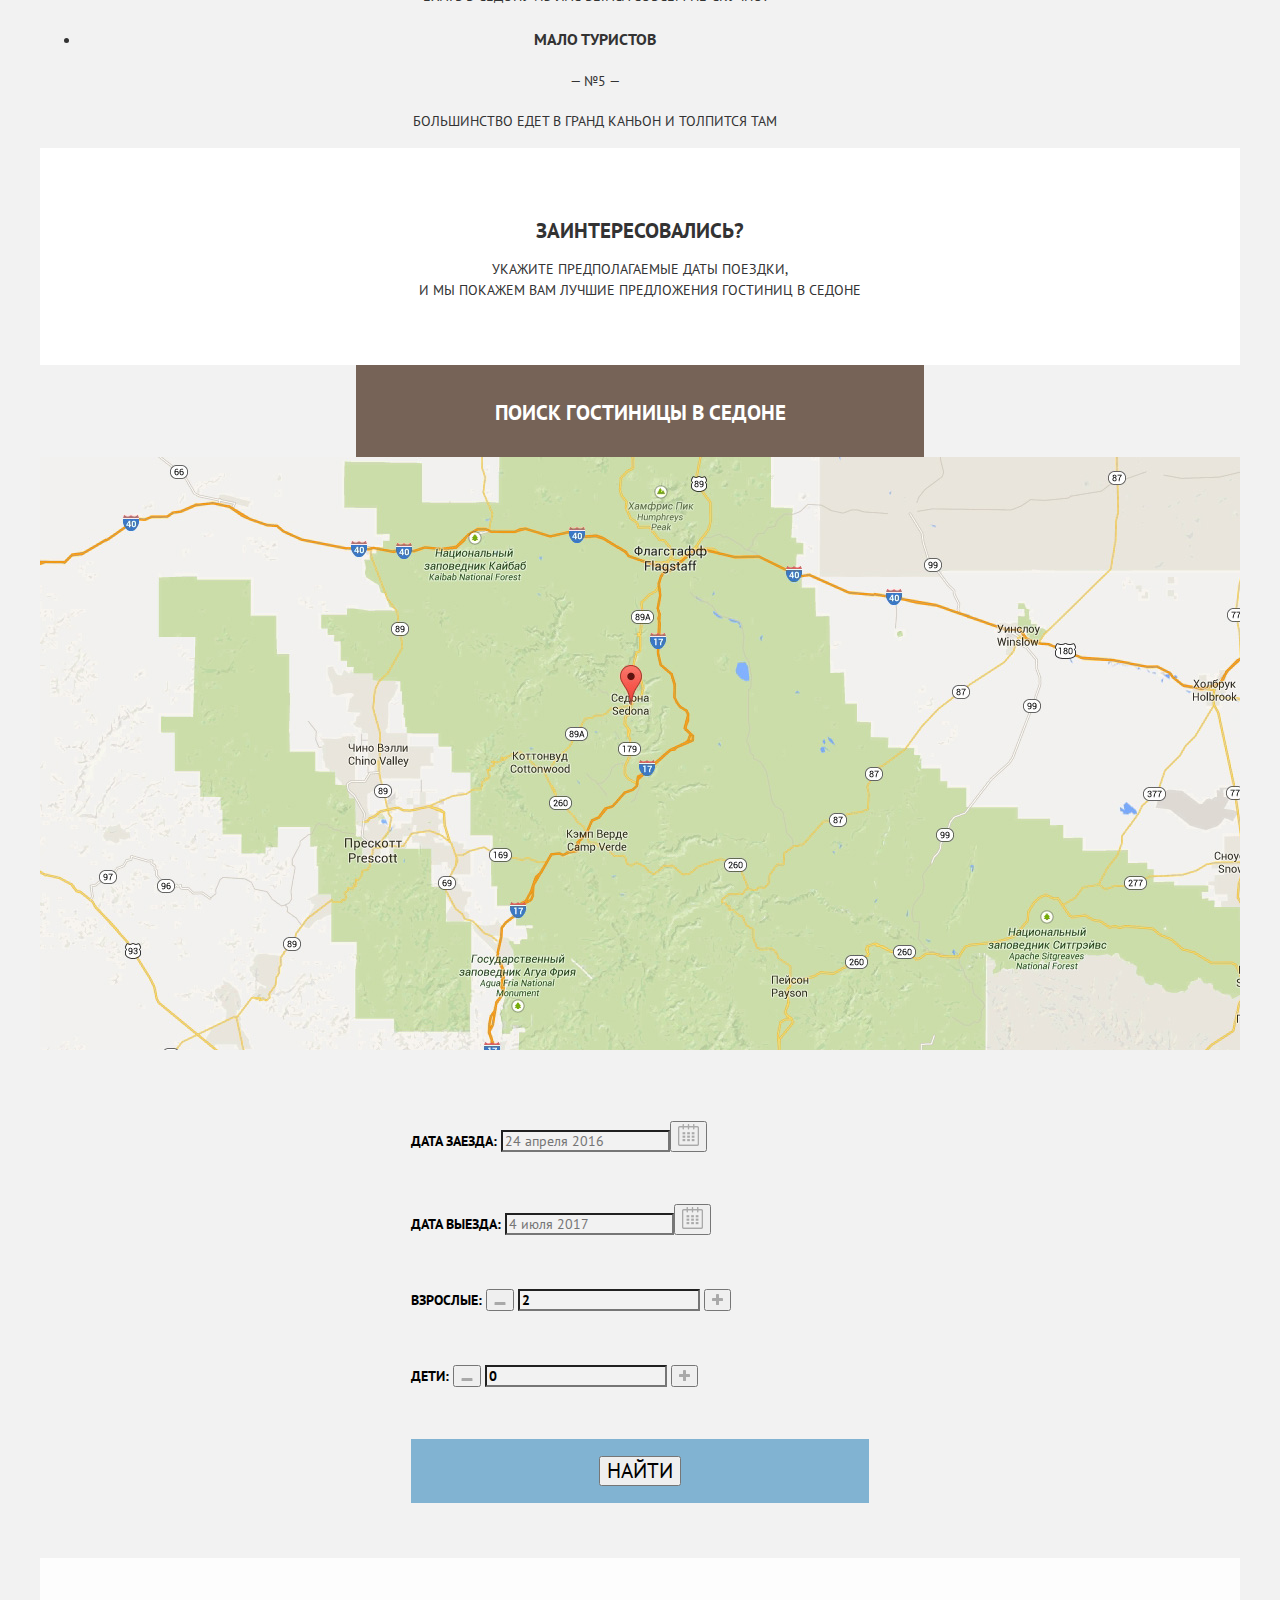
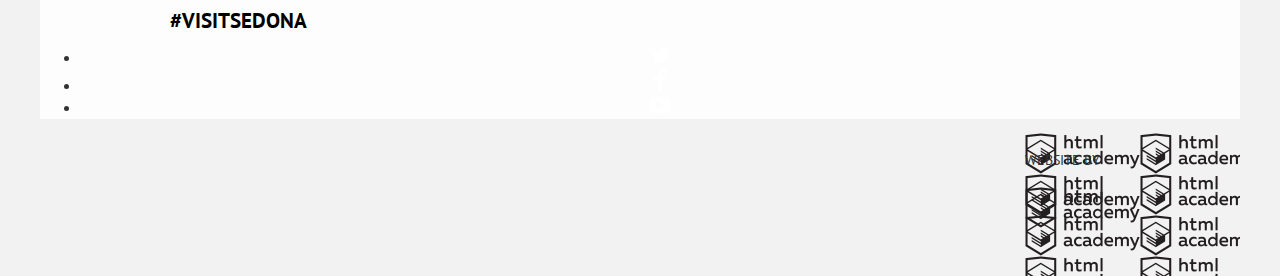
==== commit ff1bba27: "Update index.html" ====
--- a/index.html
+++ b/index.html
@@ -1,10 +1,9 @@
 <!DOCTYPE html>
 <html lang="ru">
-
 <head>
     <meta charset="utf-8">
     <title>Седона</title>
-    <link href="https://fonts.googleapis.com/css?family=PT+Sans:400,700&amp;subset=cyrillic" rel="stylesheet">
+    <link href="https://fonts.googleapis.com/css?family=PT+Sans:400,700&amp;subset=cyrillic" rel="stylesheet" type="text/css">
     <link href="css/normalize.css" rel="stylesheet">
     <link href="css/style.css" rel="stylesheet">
 </head>
@@ -16,15 +15,20 @@
                 <img src="img/logo.png" width="140" height="71" alt="Логотип Седоны">
             </a>
             <ul class="site-navigation">
-                <li><a href="info.html">Информация</a></li>
-                <li><a href="gallery.html">Фото и видео</a></li>
-                <li><a href="map.html">Карта штата</a></li>
+                <li><a class="current" href="#">Информация</a></li>
+                <li><a href="#">Фото и видео</a></li>
+                <li><a href="#">Карта штата</a></li>
                 <li><a href="inner.html">Гостиницы</a></li>
             </ul>
         </nav>
     </header>
     <main class="container">
-        <img src="img/background-welcome.jpg" width="1200" height="773" alt="Welcome to the gorgeous Sedona">
+        <div class="poster">
+            <img src="img/background-welcome.jpg" width="1200" height="773" alt="Welcome to the gorgeous Sedona">
+            <div class="slogan">
+                <img class="banner" src="img/intro-welcome.svg" width="459" height="353" alt="slogan">
+            </div>
+        </div>
         <div class="features">
             <b>Седона &mdash; небольшой городок в Аризоне, заслуживающий большего!</b>
             <p>Рассмотрим 5 причин, по которым Седона круче, чем Гранд Каньон!</p>
@@ -34,13 +38,13 @@
                 <div class="info-list">
                     <h3>Настоящий городок</h3>
                     <p>&mdash; №1 &mdash;</p>
-                    <p>Седона &mdash; не аттракцион для туристов, там течёт своя жизнь</p>
+                    <p>Седона &mdash; не аттракцион для туристов,<br>там течёт своя жизнь</p>
                 </div>
                 <div class="column column-photo">
                     <img src="img/photo-city.jpg" width="800" height="256" alt="Настоящий городок">
                 </div>
             </div>
-            <ul class="column-list column-catalog-list-service">
+            <ul class="column-list-service column-catalog-list">
                 <li class="catalog-item">
                     <img src="img/icon-1.svg" width="75" height="72" alt="Жильё">
                     <h3>Жильё</h3>
@@ -54,7 +58,7 @@
                 <li class="catalog-item">
                     <img src="img/icon-2.svg" width="75" height="72" alt="Сувениры">
                     <h3>Сувениры</h3>
-                    <p>Не только китайского, но и местного производства!</p>
+                    <p>Не только китайского, но и местного<br>производства!</p>
                 </li>
             </ul>
             <div class="column column-info-item">
@@ -67,7 +71,7 @@
                     <img src="img/photo-bridge.jpg" width="800" height="256" alt="Мост дьявола">
                 </div>
             </div>
-            <ul class="column-list column-catalog-list-convenience">
+            <ul class="column-list-convenience column-catalog-list">
                 <li class="catalog-item">
                     <h3>Небольшая площадь</h3>
                     <p>&mdash; №3 &mdash;</p>
@@ -88,7 +92,7 @@
         <section class="appointment">
             <div class="offer">
                 <h2>Заинтересовались?</h2>
-                <p>Укажите предполагаемые даты поездки,<br>и мы покажем Вам лучшие предложения гостиниц в Седоне</p>
+                <p>Укажите предполагаемые даты поездки, <br> и мы покажем Вам лучшие предложения гостиниц в Седоне</p>
             </div>
             <div class="tooltip">
                 <div class="search-hotel">
@@ -131,7 +135,8 @@
                             </label>
                         </div>
                         <div class="search-button">
-                           <input type="submit" class="button" value="Найти">
+                            <input type="submit" class="button" value="НАЙТИ">
+                            
                         </div>
                     </form>
                 </div>
@@ -147,8 +152,13 @@
                 <li><a class="social-button" href="#"><img src="img/youtube.png" width="20" height="16" alt="Ютуб"></a></li>
             </ul>
             <div class="footer-copyright">
-                <p>Website by <a class="button-copyright" href="https://htmlacademy.ru/intensive/htmlcss">
-                        <img src="img/logo-htmlacademy.png" width="115" height="41" alt="HTML Academy"></a></p>
+                <div class="footer-web">
+                    <p>Website by <a class="button-copyright" href="https://htmlacademy.ru/intensive/htmlcss">
+                        </a>
+                </div>
+                <div class="footer-logo">
+                    <img src="img/logo-htmlacademy.png" width="115" height="41" alt="HTML Academy">
+                </div>
             </div>
         </footer>
     </main>
--- a/css/style.css
+++ b/css/style.css
@@ -268,10 +268,10 @@
     margin: 0 auto;
     padding-left: 72px;
 }
-.hotel-item .name:hover {
+.hotel-item .hotel-name:hover {
     color: #81b3d2;    
 }
-.hotel-item .name:active {
+.hotel-item .hotel-name:active {
     color: #c7c7c7;
 }
 
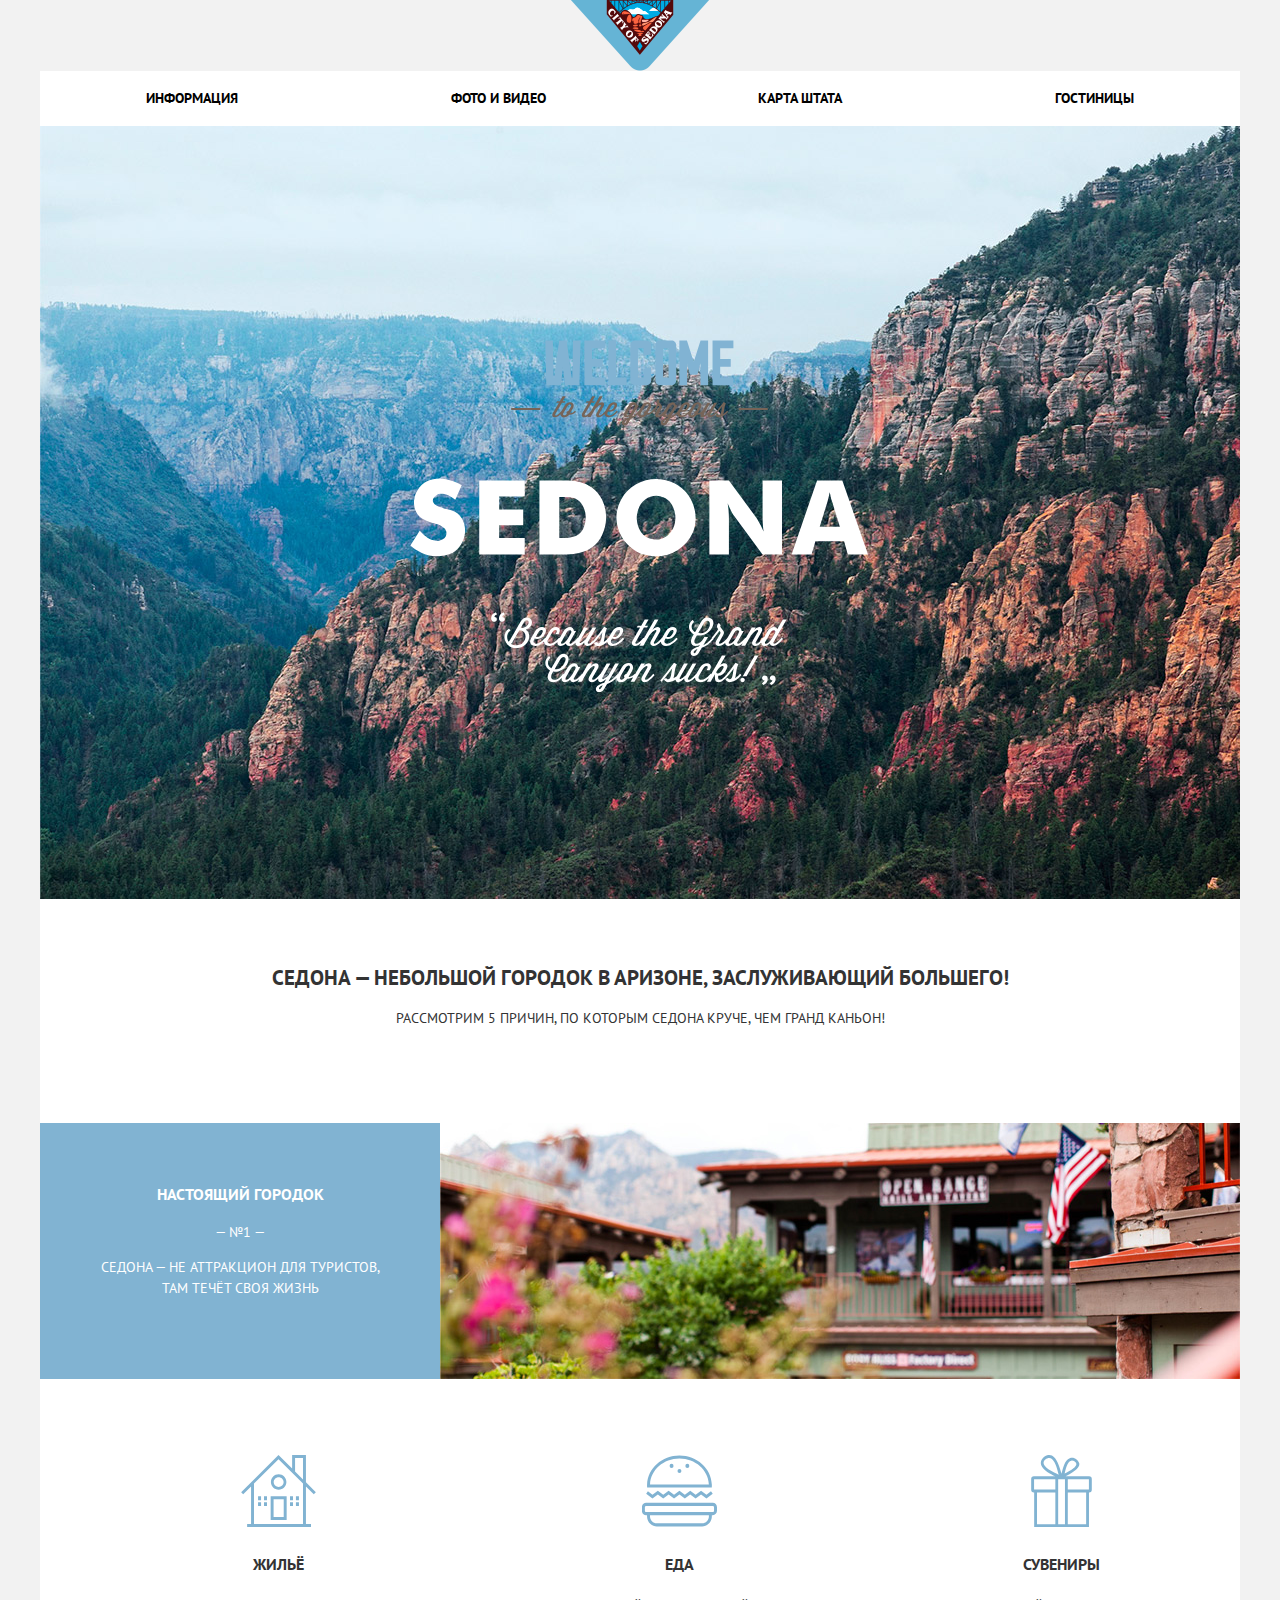
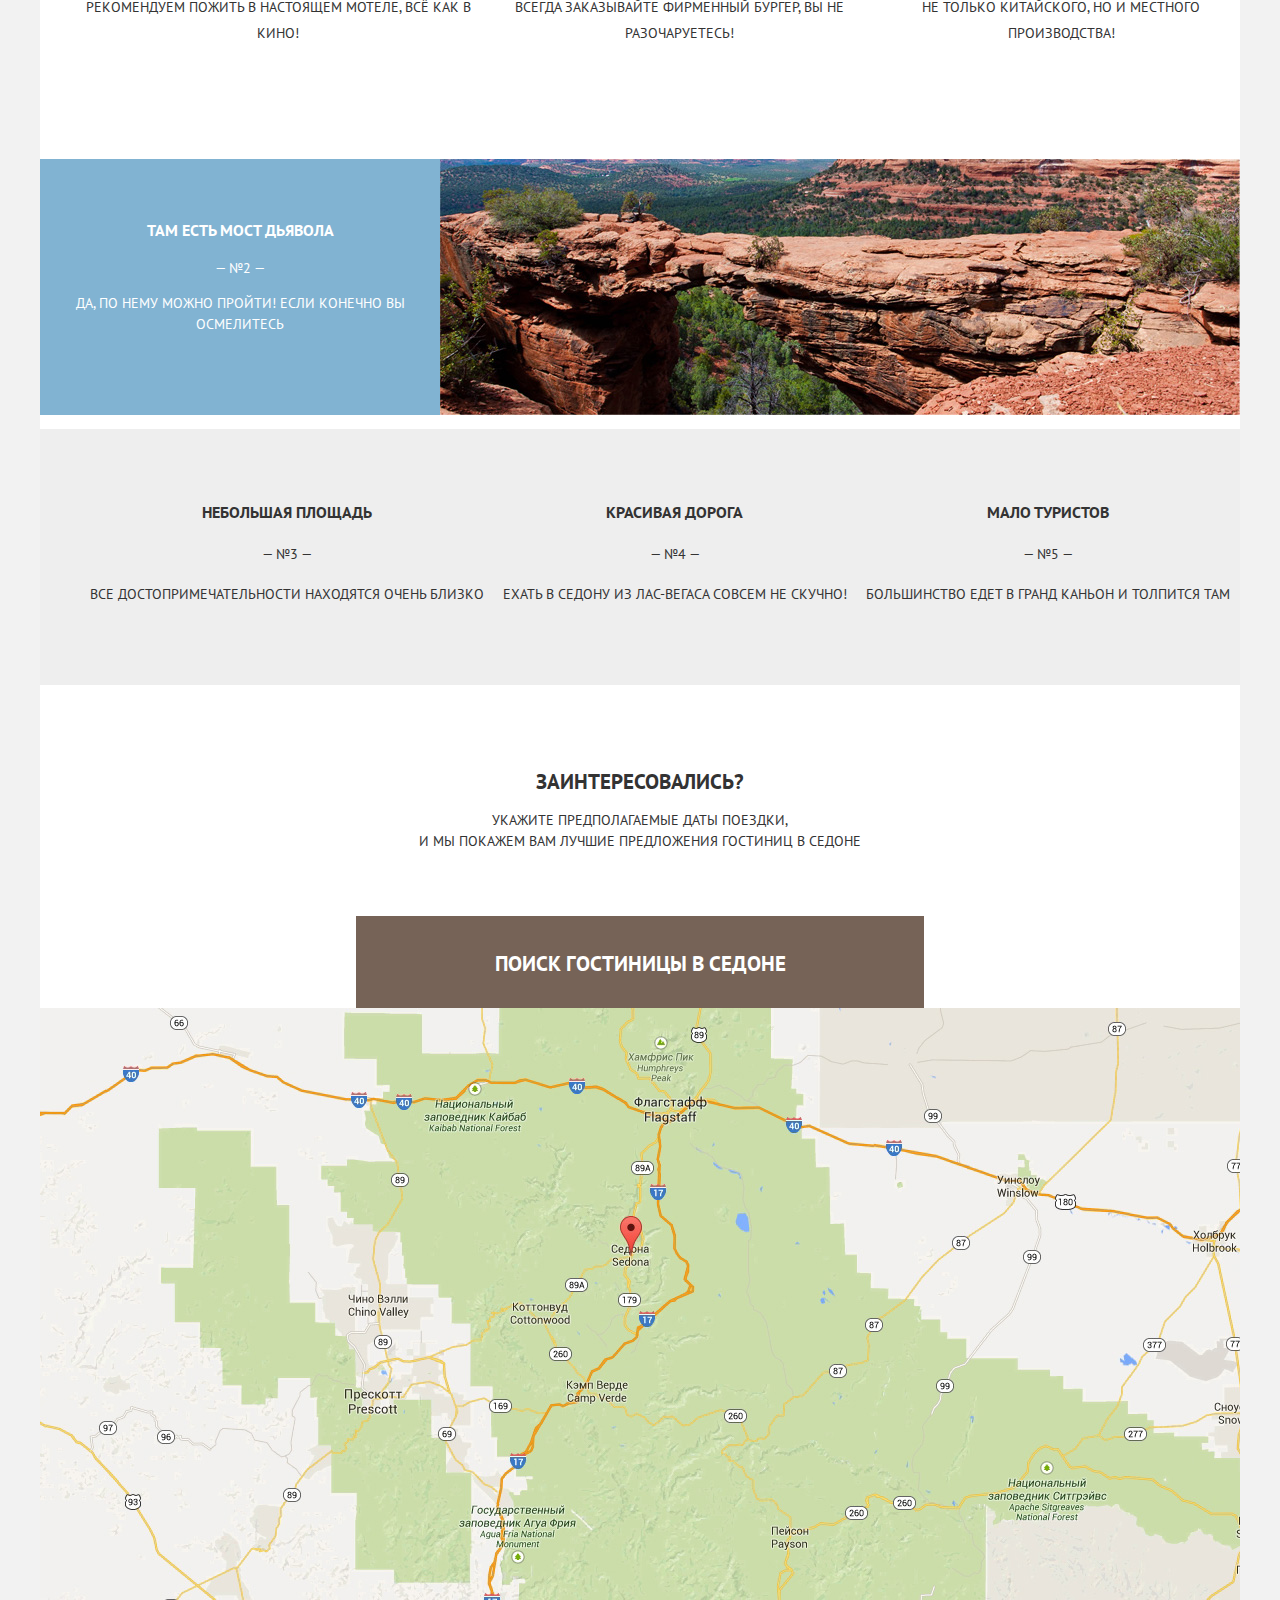
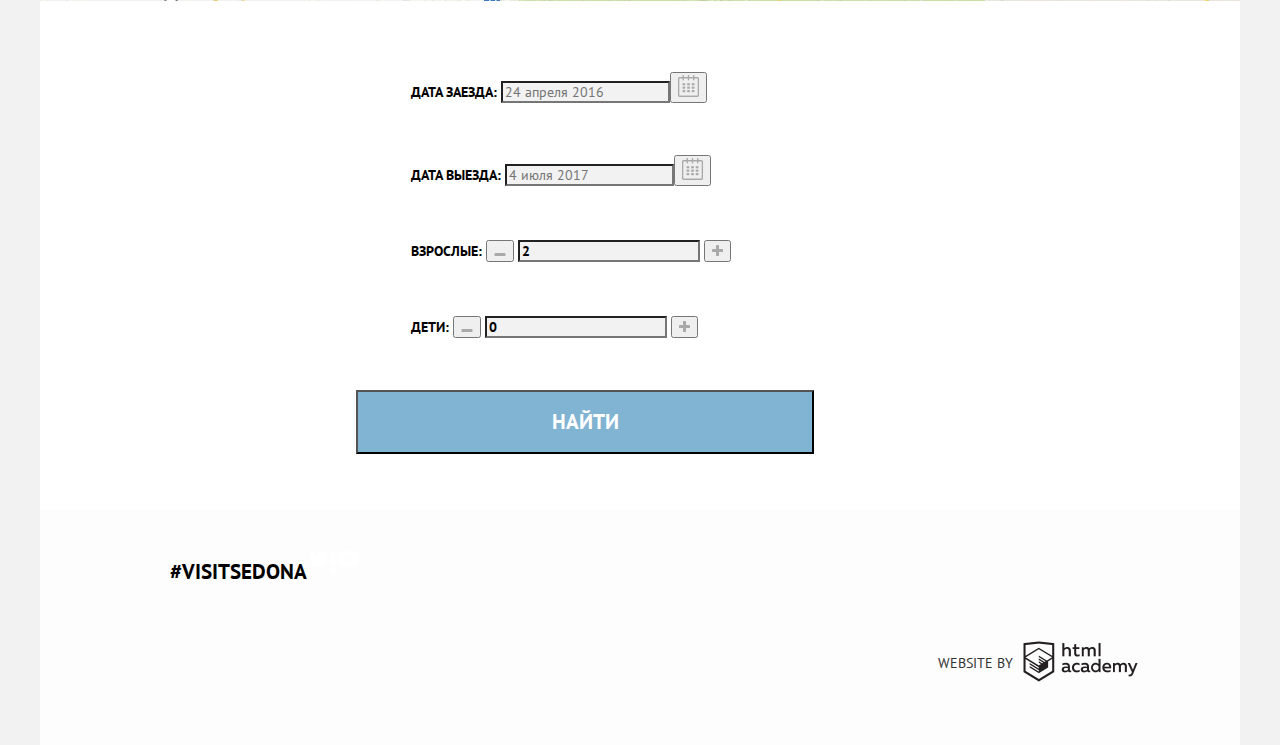
==== commit 82d36a64: "Update index.html" ====
--- a/index.html
+++ b/index.html
@@ -1,5 +1,6 @@
 <!DOCTYPE html>
 <html lang="ru">
+
 <head>
     <meta charset="utf-8">
     <title>Седона</title>
@@ -58,7 +59,7 @@
                 <li class="catalog-item">
                     <img src="img/icon-2.svg" width="75" height="72" alt="Сувениры">
                     <h3>Сувениры</h3>
-                    <p>Не только китайского, но и местного<br>производства!</p>
+                    <p>Не только китайского, но и местного производства!</p>
                 </li>
             </ul>
             <div class="column column-info-item">
@@ -136,7 +137,7 @@
                         </div>
                         <div class="search-button">
                             <input type="submit" class="button" value="НАЙТИ">
-                            
+
                         </div>
                     </form>
                 </div>
@@ -163,4 +164,5 @@
         </footer>
     </main>
 </body>
+
 </html>
--- a/css/style.css
+++ b/css/style.css
@@ -1,4 +1,5 @@
 body {
+    padding: 0;
     margin: 0;
     font-family: "PT Sans", Arial, sans-serif;
     font-size: 14px;
@@ -8,86 +9,149 @@
     text-transform: uppercase;
     background-color: #f2f2f2;
 }
-.main-header {
-    background-image: url(../img/logo.png);
+
+header {
+    width: 1200px;
+    margin: 0 auto;
+}
+
+.main-header .main-header-logo {
+    display: flex;
+    justify-content: center;
+    margin: 0 auto;
     width: 140px;
-    margin: 0 auto;
     background-repeat: no-repeat;
 }
+
 .container {
-    background-color: #f2f2f2;
-    width: 1200px;
-    margin: 0 auto;
-    background-repeat: no-repeat;
-}
+    width: 1200px;
+    margin: 0 auto;
+    margin-left: auto;
+    margin-right: auto;
+    background-color: #ffffff;
+}
+
+.poster {
+    width: 1200px;
+    margin: 0 auto;
+}
+
+.banner {
+    position: absolute;
+    top: 35%;
+    width: 459px;
+    height: 353px;
+    margin-top: -50px;
+    margin-left: -50px;
+    padding-top: 75px;
+    padding-bottom: 85px;
+    margin-left: 370px;
+    margin-right: 370px;
+}
+
 .site-navigation {
+    display: flex;
+    align-items: center;
+    justify-content: space-around;
     margin: 0 auto;
     background-color: #ffffff;
     height: 55px;
     padding: 0;
     list-style-type: none;
 }
-  .site-navigation a {
-    background-color: #ffffff;
-    color: #000000; 
-    text-decoration: none;
-}
+
+.site-navigation a {
+    color: #000000;
+    text-decoration: none;
+}
+
+.site-navigation a:hover {
+    color: #a3c7de;
+}
+
+.site-navigation a:active {
+    color: #b2b2b2;
+}
+
+.site-navigation .current:visited {
+    color: #766357;
+}
+
 .features {
-    text-align: center; 
-    font-weight: bold;
-    background-color: #ffffff;
-    font-size: 21px; 
-    line-height: 26px;
-}
+    text-align: center;
+    font-weight: bold;
+    font-size: 21px;
+    line-height: 26px;
+    padding-top: 60px;
+    padding-bottom: 55px;
+    min-height: 103px;
+}
+
 .features p {
-    text-align: center; 
-    font-weight: normal;
-    background-color: #ffffff;
-    font-size: 14px;
-    line-height: 26px;
-    color: #333333;   
-}
+    text-align: center;
+    font-weight: normal;
+    background-color: #ffffff;
+    font-size: 14px;
+    line-height: 26px;
+    color: #333333;
+}
+
 .info-list {
     text-align: center;
-    color: #ffffff;
-    background-color: #81b3d2;
-    font-weight: normal;
-    width: 400px;
-    height: inherit;
     padding-top: 45px;
     padding-bottom: 65px;
-}
+    color: #ffffff;
+    background-color: #81b3d2;
+    font-weight: normal;
+    min-height: 146px;
+    width: 400px;
+}
+
 .column {
-    padding: 0;
-    vertical-align: bottom;   
-}
-.column-list {
-    display: inline-flex;
+    display: flex;
+    margin: 0 auto;
+    height: 256px;
+    align-items: center;
+    vertical-align: bottom;
+}
+
+.column-list-service {
+    display: flex;
     vertical-align: middle;
-    width: 1200px;
-    margin-top: 60px;
-    margin-bottom: 85px;
-    background-color: #ffffff; 
-    list-style-type: none;
-}
-.column-catalog-list-convenience {
+    align-items: center;
+    padding-top: 62px;
+    padding-bottom: 85px;
+    min-height: 183px;
+    list-style-type: none;
+}
+
+.column-list-convenience {
+    display: flex;
+    align-items: center;
+    vertical-align: middle;
+    padding-top: 50px;
+    padding-bottom: 60px;
+    min-height: 146px;
     background-color: #eeeeee;
-}
+    list-style-type: none;
+}
+
 .catalog-item {
-    text-align: center; 
-    font-weight: normal;
-    font-size: 14px;
-    line-height: 26px;
-    padding-right: 130px;
-}
+    text-align: center;
+    font-weight: normal;
+    font-size: 14px;
+    line-height: 26px;
+    margin: 0 auto;
+}
+
 .offer {
     text-align: center;
     font-weight: normal;
-    background-color: #ffffff;
     padding-top: 55px;
     padding-bottom: 50px;
 }
-.search-hotel { 
+
+.search-hotel {
     background-color: #766357;
     text-align: center;
     width: 568px;
@@ -95,19 +159,23 @@
     padding-top: 35px;
     padding-bottom: 31px;
 }
+
 .search-hotel:hover {
     background-color: #604e43;
 }
+
 .search-hotel:active {
     background-color: #503e33;
 }
+
 .search-hotel a {
     color: #ffffff;
     font-weight: bold;
-    text-decoration: none; 
+    text-decoration: none;
     font-size: 21px;
     line-height: 26px;
 }
+
 .search-hotel a:active {
     color: #857871;
 }
@@ -116,40 +184,48 @@
     color: #000000;
     font-weight: bold;
     font-size: 14px;
-    text-align: left; 
+    text-align: left;
     line-height: 26px;
     width: 568px;
     margin: 0 auto;
     padding-bottom: 50px;
     padding-left: 55px;
 }
+
 .search-date .day-in:hover {
-    background-color:#ebebeb;
-}
+    background-color: #ebebeb;
+}
+
 .search-date .day-in:focus {
     background-color: #ffffff;
 }
+
 .date {
     background-color: #f2f2f2;
 }
+
 .person {
     background-color: #f2f2f2;
     font-weight: bold;
     color: #000000;
 }
+
 .person:hover {
-    background-color:#ebebeb;
-}
+    background-color: #ebebeb;
+}
+
 .person:focus {
     background-color: #ffffff;
 }
+
 .search-form {
-   width: 568px;
-   margin: 0 auto;
-   padding-bottom: 55px;
-   padding-top: 65px;
-} 
-.search-button {
+    width: 568px;
+    margin: 0 auto;
+    padding-bottom: 55px;
+    padding-top: 65px;
+}
+
+.search-button .button {
     background-color: #81b3d2;
     font-size: 21px;
     line-height: 26px;
@@ -158,173 +234,359 @@
     margin: 0 auto;
     padding-top: 17px;
     padding-bottom: 17px;
-}
-.search-button:hover {
+    text-decoration: none;
+    color: #ffffff;
+    font-weight: bold;
+}
+
+.search-button .button:hover {
     background-color: #669ec0;
 }
-.search-button a {
-    text-decoration: none;
-    color: #ffffff;   
-}
-.search-button a:active {
+
+.search-button .button:active {
     color: #88b6d1;
 }
+
 .main-footer {
-    background-color: #fdfdfd; 
-}
+    background-color: #fdfdfd;
+    padding-top: 50px;
+    padding-bottom: 50px;
+    min-height: 20px;
+}
+
 .hashtag {
     color: #000000;
     padding-left: 130px;
-    padding-top: 50px;
     font-size: 21px;
-    line-height: 26px;        
-}
+    line-height: 26px;
+}
+
 .hashtag a {
     text-decoration: none;
     color: #000000;
 }
+
 .footer-social {
-    text-align: center;
-}
+    display: flex;
+    text-align: center;
+    list-style-type: none;
+    padding: 0;
+    position: relative;
+    bottom: 48px;
+    left: 270px;
+}
+
+.footer-web p {
+    position: relative;
+    bottom: 5px;
+    right: 10px;
+}
+
 .footer-copyright {
-    background-image: url(../img/logo-htmlacademy.png);
+    display: flex;
+    justify-content: flex-end;
+    font-size: 14px;
+    line-height: 26px;
+    font-weight: normal;
+    padding-right: 102px;
+}
+
+.footer-logo {
+    background-image: url(../img/logo-htmlacademy.png");
+    display: block;
+    width: 115px;
+    height: 41px;
+}
+
+.footer-copyright .footer-logo:hover {
+    background-image: url(../img/logo-htmlacademy-blue.png);
+}
+
+/*inner*/
+.filters-form {
+    display: flex;
+    background-attachment: fixed;
+    justify-content: space-around;
+    text-align: left;
+    background-image: url(../img/background-filter.jpg);
+    background-size: cover;
+    width: 1200px;
+    margin: 0 auto;
+    padding-top: 30px;
+    padding-bottom: 30px;
+    background-repeat: no-repeat;
+}
+
+.structure-list {
+    list-style-type: none;
+    position: relative;
+    right: 55px;
+    width: 145px;
+    height: 160px;
+}
+
+.type-hotel-list {
+    width: 140px;
+    height: 160px;
+}
+
+.filters-title {
+    color: #ffffff;
+    font-weight: bold;
+    font-size: 16px;
+    line-height: 21px;
+}
+
+.filters-list {
+    margin-top: 30px;
+    color: #ffffff;
+    font-size: 14px;
+    line-height: 21px;
+    font-weight: normal;
+    padding: 0;
+    list-style-type: none;
+}
+
+.filters-list label:hover {
+    color: #81b3d2;
+}
+
+.filters-list label:active {
+    color: #cccccc;
+}
+
+.price-select {
+    color: #ffffff;
+}
+
+.price {
+    width: 155px;
+    height: 32px;
+    margin: 0 auto;
     background-color: transparent;
     font-size: 14px;
-    line-height: 26px;
-    font-weight: normal;
-    float: right;
-    padding-bottom: 40px;
-    padding-right: 100px;
-}
-/*inner*/ 
-.filters-form {
-    background-image: url(../img/background-filter.jpg);
-    width: 1200px;
-    margin: 0 auto;
-    padding-left: 72px;
-    font-size: 16px;
-    line-height: 21px; 
-    font-weight: bold;
-}
-.filters-list {
-    font-size: 14px;
-    line-height: 21px; 
-    font-weight: normal;   
-}
- .filters-list label:hover {
-    color: #81b3d2;
-}
- .filters-list label:active {
-    color: #cccccc;
-}
-.price {
-    text-align: center;
-}
+    line-height: 21px;
+    color: #ffffff;
+    border: 2px solid #ffffff;
+    border-radius: 3px;
+    text-align: center;
+}
+
 .show-button a {
     text-decoration: none;
     color: #000000;
 }
+
+.show-button .button {
+    width: 133px;
+    height: 32px;
+    background-color: transparent;
+    font-size: 14px;
+    line-height: 21px;
+    color: #ffffff;
+    border: 2px solid #ffffff;
+    border-radius: 3px;
+    text-align: center;
+    position: relative;
+    left: 112px;
+}
+
+.show-button {
+    position: relative;
+    padding-top: 30px;
+}
+
+.scale-left {
+    position: relative;
+    top: 10px;
+    width: 20px;
+    height: 20px;
+    border-radius: 50px;
+}
+
+.scale-right {
+    position: relative;
+    top: 10px;
+    width: 20px;
+    height: 20px;
+    border-radius: 50px;
+}
+
+.catalog {
+    padding-left: 83px;
+    margin: 0 auto;
+    height: 85px;
+    border-bottom: 1px solid #e5e5e5;
+    background-color: #ffffff;
+}
+
 .catalog-title {
     font-size: 21px;
-    line-height: 26px; 
-    font-weight: bold;
-    width: 1200px;
-    margin: 0 auto;
-    padding-left: 72px;
-}
+    line-height: 26px;
+    font-weight: bold;
+    padding-top: 30px;
+    padding-bottom: 35px;
+    width: 1200px;
+    margin: 0 auto;
+}
+
 .sort-title {
-    background-color: #ffffff;
     font-size: 12px;
     line-height: 18px;
     font-weight: normal;
-    width: 1200px;
-    margin: 0 auto;
-    padding-left: 72px;
-}
+    position: relative;
+    bottom: 54px;
+    left: 163px;
+    width: 1200px;
+    margin: 0 auto;
+}
+
 .sort-list {
-    background-color: #ffffff;
+    display: flex;
+    justify-content: center;
+    list-style-type: none;
     font-weight: normal;
     font-size: 12px;
     line-height: 18px;
     font-weight: normal;
     color: #b6b6b6;
-}
+    position: relative;
+    bottom: 71px;
+    right: 235px;
+    width: 1200px;
+    margin: 0 auto;
+}
+
 .sort-list .sort:active {
     color: #000000;
 }
+
 .sort-list .sort:hover {
     color: #81b3d2;
-}  
+}
+
 .sort-list .sort:focus {
     border-bottom: 1px dotted;
 }
+
 .sort-list a {
     color: #b6b6b6;
-    text-decoration: none; 
-}
+    text-decoration: none;
+}
+
+.sort-current {
+    padding-right: 30px;
+}
+
+.sort {
+    padding-right: 30px;
+}
+
+.arrows {}
+
 .hotels {
-    background-color: #ffffff;
-    width: 1200px;
-    margin: 0 auto;
-    padding-left: 72px;
-}
+    width: 1200px;
+}
+
+.hotel-information {
+    position: relative;
+    left: 166px;
+    bottom: 115px;
+}
+
 .hotel-item .hotel-name:hover {
-    color: #81b3d2;    
-}
+    color: #81b3d2;
+}
+
 .hotel-item .hotel-name:active {
     color: #c7c7c7;
 }
 
+.hotel-item {
+    background-color: #ffffff;
+    min-height: 90px;
+    padding-top: 30px;
+    padding-bottom: 30px;
+    padding-left: 83px;
+    padding-right: 83px;
+}
+
 .hotels a {
     color: #000000;
     text-decoration: none;
 }
+
 .hotels a:hover {
     color: #c0d9e9;
 }
+
 .hotels a:active {
     color: #b2b2b2;
 }
+
 .hotels p {
     font-weight: normal;
 }
+
 .hotel-buttons a {
     color: #ffffff;
 }
+
 .button-more {
     background-color: #81b3d2;
-    font-size: 14px;
-    line-height: 21px;
-    text-align: center;
+    text-align: center;
+    font-size: 14px;
+    line-height: 21px;
+    font-weight: bold;
     width: 110px;
-    margin: 0 auto;
+    min-height: 17px;
     padding-top: 5px;
     padding-bottom: 5px;
 }
+
 .hotel-buttons .button-more:hover {
-    background-color:#689fc1;
-}
+    background-color: #689fc1;
+}
+
 .hotel-buttons .button-more:active {
     background-color: #6ea6c7;
     color: #7aadcb;
 }
+
 .button-reserve {
     background-color: #766357;
     font-size: 14px;
     line-height: 21px;
     text-align: center;
-    width: 110px;
-    margin: 0 auto;
+    width: 142px;
+    min-height: 17px;
     padding-top: 5px;
     padding-bottom: 5px;
 }
+
 .hotel-buttons .button-reserve:hover {
     background-color: #604e43;
 }
+
 .hotel-buttons .button-reserve:active {
     background-color: #503e33;
     color: #65554b;
 }
+
 .rating {
-    font-weight: normal;
-}
+    position: relative;
+    left: 795px;
+    background-color: #f2f2f2;
+    width: 110px;
+    min-height: 17px;
+    text-align: center;
+    padding-top: 5px;
+    padding-bottom: 5px;
+    font-weight: normal;
+}
+
+.star {
+    position: relative;
+    left: 795px;
+    bottom: 110px;
+}
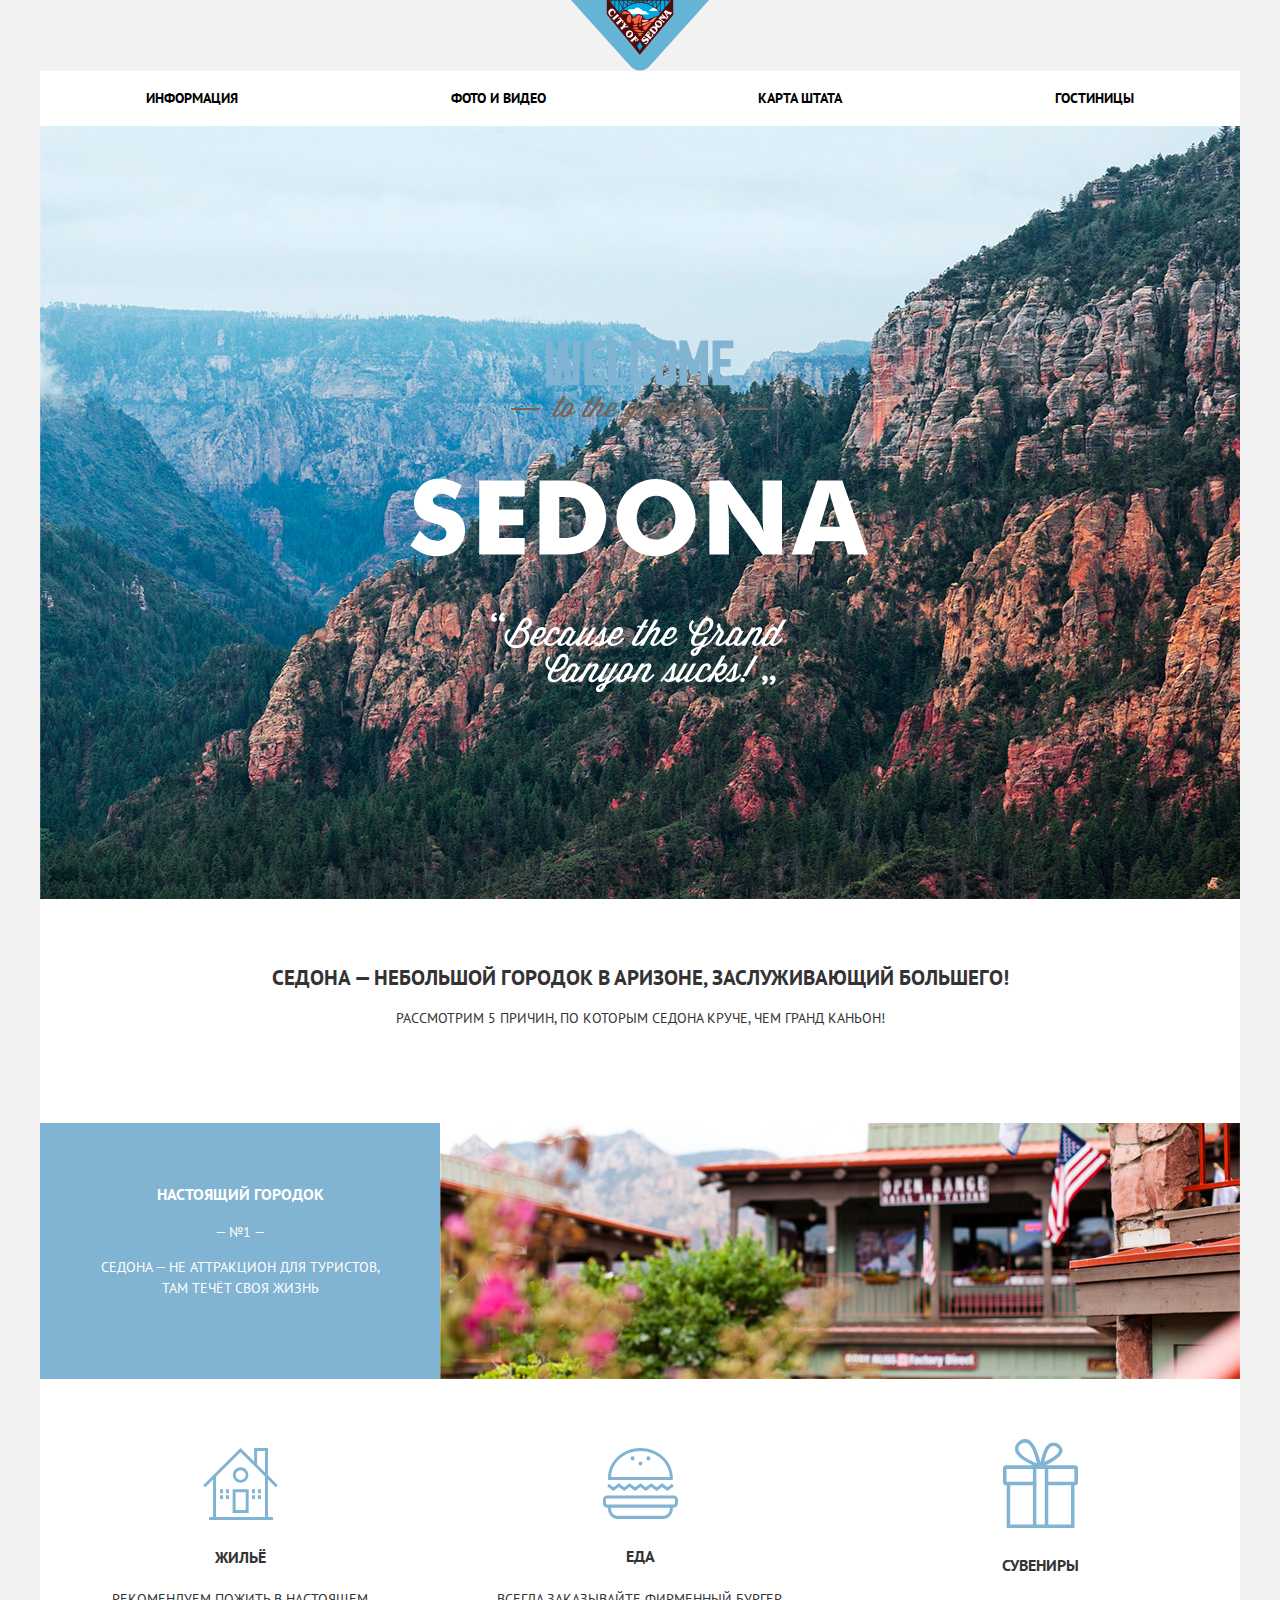
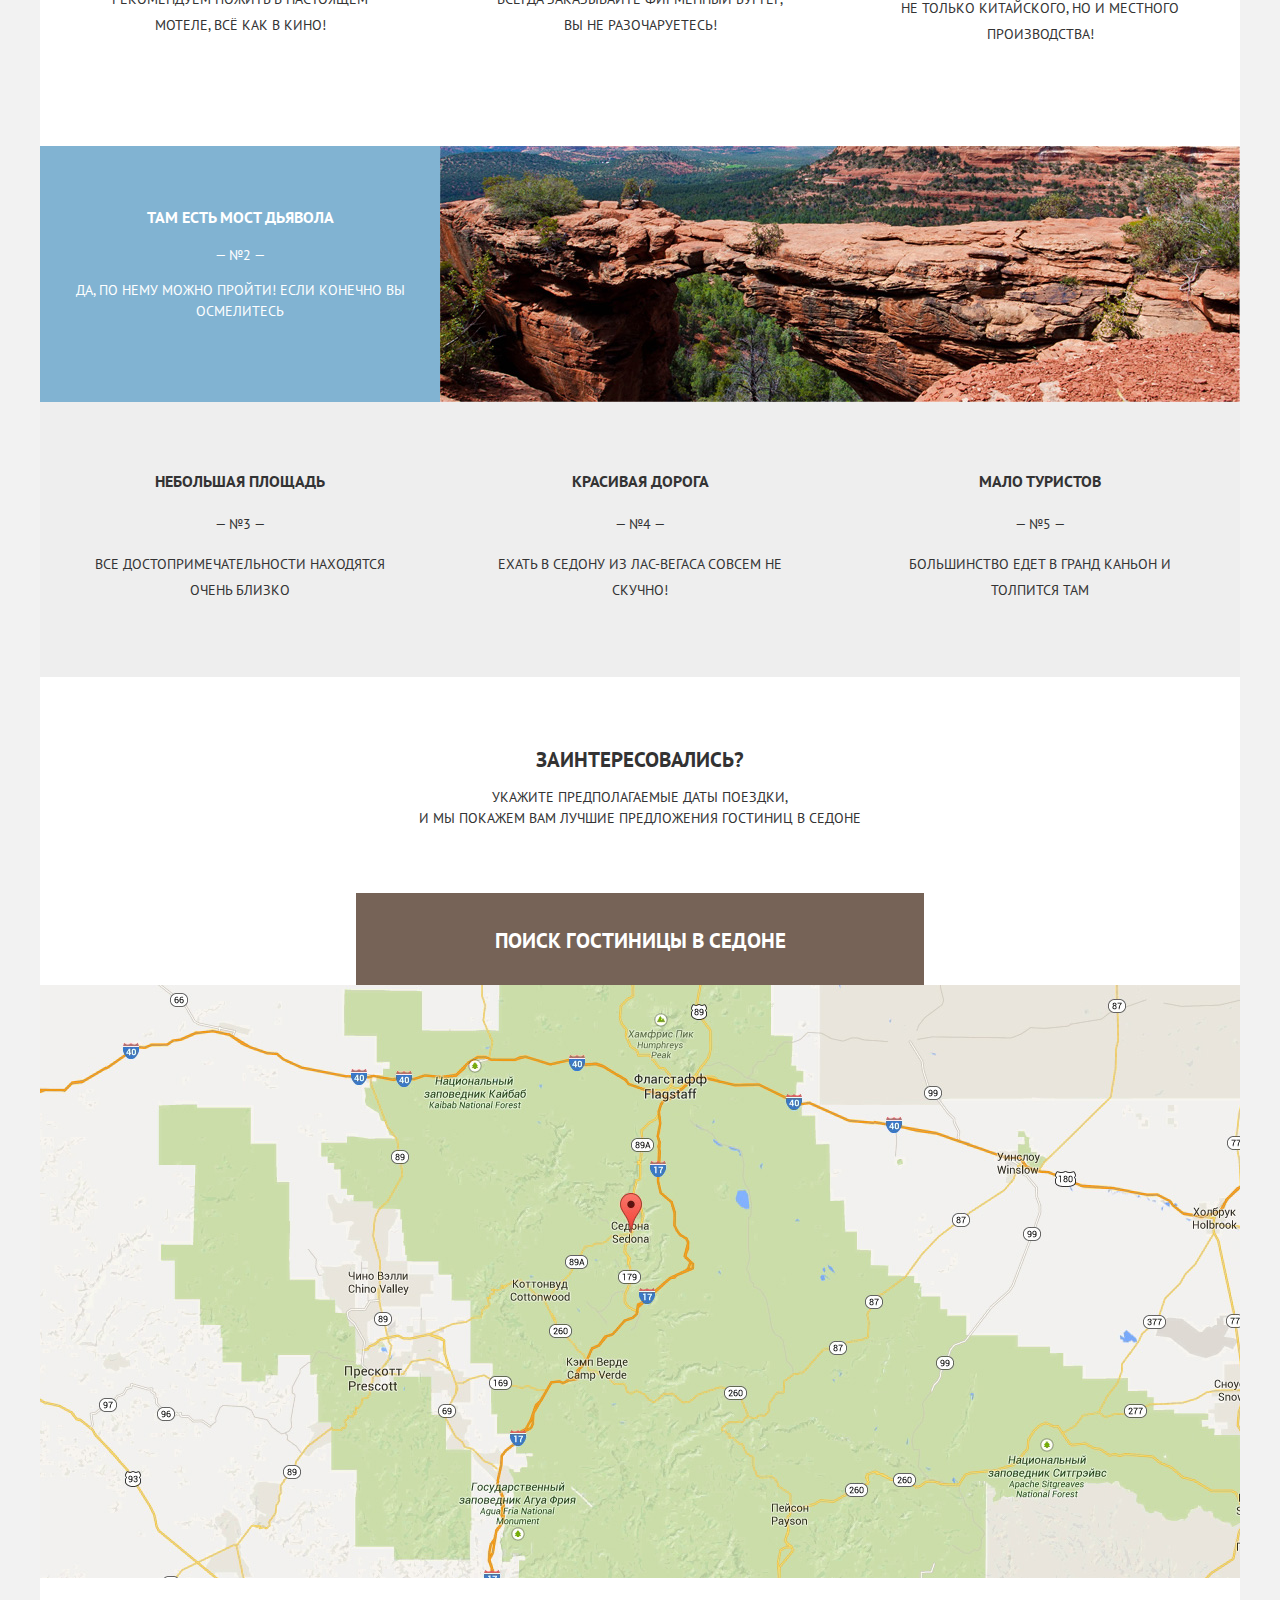
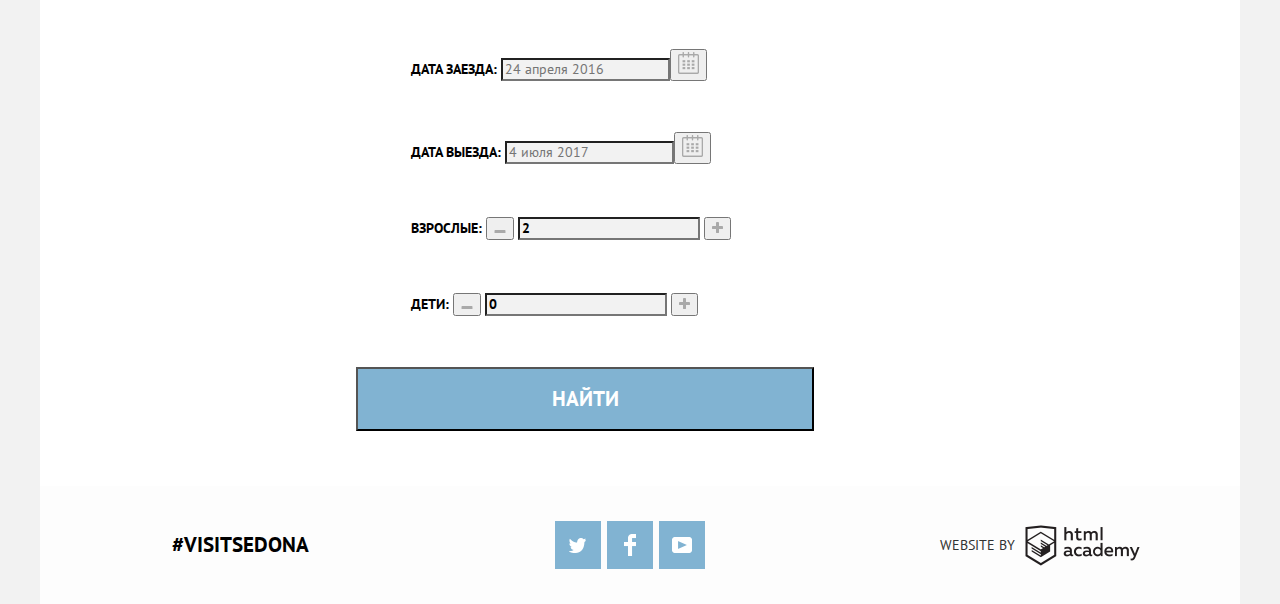
==== commit 3a3a4d58: "Update index.html" ====
--- a/index.html
+++ b/index.html
@@ -1,3 +1,4 @@
+
 <!DOCTYPE html>
 <html lang="ru">
 
--- a/css/style.css
+++ b/css/style.css
@@ -9,8 +9,11 @@
     text-transform: uppercase;
     background-color: #f2f2f2;
 }
-
-header {
+img {
+    max-width: 100%;
+    height: auto;
+}
+.main-header {
     width: 1200px;
     margin: 0 auto;
 }
@@ -26,8 +29,7 @@
 .container {
     width: 1200px;
     margin: 0 auto;
-    margin-left: auto;
-    margin-right: auto;
+    padding: 0;
     background-color: #ffffff;
 }
 
@@ -73,10 +75,6 @@
     color: #b2b2b2;
 }
 
-.site-navigation .current:visited {
-    color: #766357;
-}
-
 .features {
     text-align: center;
     font-weight: bold;
@@ -117,31 +115,32 @@
 
 .column-list-service {
     display: flex;
-    vertical-align: middle;
-    align-items: center;
-    padding-top: 62px;
+    align-items: center;
+    padding-left: 0;
+    padding-top: 60px;
     padding-bottom: 85px;
-    min-height: 183px;
+    min-height: 185px;
+    margin: 0 auto;
+}
+
+.column-list-convenience {
+    display: flex;
+    align-items: center;
+    padding: 50px 0 60px 0;
+    min-height: 146px;
+    margin: 0 auto;
+    background-color: #eeeeee;
+}
+
+.catalog-item {
+    vertical-align: bottom;
+    text-align: center;
+    font-weight: normal;
+    font-size: 14px;
+    line-height: 26px;
     list-style-type: none;
-}
-
-.column-list-convenience {
-    display: flex;
-    align-items: center;
-    vertical-align: middle;
-    padding-top: 50px;
-    padding-bottom: 60px;
-    min-height: 146px;
-    background-color: #eeeeee;
-    list-style-type: none;
-}
-
-.catalog-item {
-    text-align: center;
-    font-weight: normal;
-    font-size: 14px;
-    line-height: 26px;
-    margin: 0 auto;
+    margin: 0 auto;
+    width: 300px;
 }
 
 .offer {
@@ -248,15 +247,20 @@
 }
 
 .main-footer {
+    display: flex;
+    flex-direction: row;
+    justify-content: space-between;
+    align-items: center;
+    box-sizing: border-box;
     background-color: #fdfdfd;
-    padding-top: 50px;
-    padding-bottom: 50px;
-    min-height: 20px;
+    padding-left: 132px;
+    padding-right: 100px;
+    padding-top: 18px;
+    padding-bottom: 18px;
 }
 
 .hashtag {
     color: #000000;
-    padding-left: 130px;
     font-size: 21px;
     line-height: 26px;
 }
@@ -268,27 +272,34 @@
 
 .footer-social {
     display: flex;
+    justify-content: center;
     text-align: center;
     list-style-type: none;
     padding: 0;
-    position: relative;
-    bottom: 48px;
-    left: 270px;
+}
+
+.social-button {
+    display: flex;
+    justify-content: center;
+    align-items: center;
+    width: 46px;
+    height: 48px;
+    margin: 3px;
+    background-color: #81b3d2;
 }
 
 .footer-web p {
     position: relative;
-    bottom: 5px;
     right: 10px;
 }
 
 .footer-copyright {
     display: flex;
-    justify-content: flex-end;
-    font-size: 14px;
-    line-height: 26px;
-    font-weight: normal;
-    padding-right: 102px;
+    justify-content: center;
+    align-items: center;
+    font-size: 14px;
+    line-height: 26px;
+    font-weight: normal;
 }
 
 .footer-logo {
@@ -303,6 +314,12 @@
 }
 
 /*inner*/
+.inner-page {
+    width: 100%;
+    max-width: 100%;
+    padding: 0;
+    margin: 0;
+}
 .filters-form {
     display: flex;
     background-attachment: fixed;
@@ -317,14 +334,6 @@
     background-repeat: no-repeat;
 }
 
-.structure-list {
-    list-style-type: none;
-    position: relative;
-    right: 55px;
-    width: 145px;
-    height: 160px;
-}
-
 .type-hotel-list {
     width: 140px;
     height: 160px;
@@ -413,48 +422,56 @@
 }
 
 .catalog {
-    padding-left: 83px;
-    margin: 0 auto;
-    height: 85px;
+    display: flex;
     border-bottom: 1px solid #e5e5e5;
     background-color: #ffffff;
 }
+.title {
+    display: inline-flex;
+}
 
 .catalog-title {
+    padding-left: 106px;
     font-size: 21px;
     line-height: 26px;
     font-weight: bold;
     padding-top: 30px;
     padding-bottom: 35px;
-    width: 1200px;
-    margin: 0 auto;
+    margin: 0;
+}
+.arrows {
+    display: flex;
+    flex-direction: row;
+    align-items: center;
+    justify-content: flex-end;
+    margin: 0;
+    padding-right: 42px;
 }
 
 .sort-title {
     font-size: 12px;
     line-height: 18px;
     font-weight: normal;
-    position: relative;
-    bottom: 54px;
-    left: 163px;
-    width: 1200px;
-    margin: 0 auto;
+    display: flex;
+    align-items: center;
+    padding-right: 35px;
+    padding-left: 50px;
+    margin: 0;
+    
 }
 
 .sort-list {
     display: flex;
-    justify-content: center;
+    align-items: center;
     list-style-type: none;
     font-weight: normal;
     font-size: 12px;
     line-height: 18px;
     font-weight: normal;
     color: #b6b6b6;
-    position: relative;
-    bottom: 71px;
-    right: 235px;
-    width: 1200px;
-    margin: 0 auto;
+    width: 647px;
+    padding: 0;
+    margin: 0;
 }
 
 .sort-list .sort:active {
@@ -481,19 +498,10 @@
 .sort {
     padding-right: 30px;
 }
-
-.arrows {}
-
-.hotels {
-    width: 1200px;
-}
-
-.hotel-information {
-    position: relative;
-    left: 166px;
-    bottom: 115px;
-}
-
+.hotel-image {
+    margin: 0;
+    padding: 0;
+}
 .hotel-item .hotel-name:hover {
     color: #81b3d2;
 }
@@ -503,24 +511,36 @@
 }
 
 .hotel-item {
+    display: flex;
+    text-align: left;
+    padding-left: 106px;
+    padding-right: 106px;
     background-color: #ffffff;
     min-height: 90px;
     padding-top: 30px;
     padding-bottom: 30px;
-    padding-left: 83px;
-    padding-right: 83px;
-}
-
+}
+
+.hotel-information h3 {
+    display: inline-block;
+    padding: 0;
+    margin: 0;
+}
+
+.hotel-information {
+    padding-left: 30px;
+    
+}
 .hotels a {
     color: #000000;
     text-decoration: none;
 }
 
-.hotels a:hover {
+.button-more a:hover {
     color: #c0d9e9;
 }
 
-.hotels a:active {
+.button-reserve a:active {
     color: #b2b2b2;
 }
 
@@ -528,11 +548,13 @@
     font-weight: normal;
 }
 
-.hotel-buttons a {
-    color: #ffffff;
+.more-information {
+   display: inline-flex;
 }
 
 .button-more {
+    display: inline-flex;
+    justify-content: center;
     background-color: #81b3d2;
     text-align: center;
     font-size: 14px;
@@ -542,18 +564,29 @@
     min-height: 17px;
     padding-top: 5px;
     padding-bottom: 5px;
-}
-
-.hotel-buttons .button-more:hover {
+    margin-right: 6px;
+}
+
+.more-information .button-more:hover {
     background-color: #689fc1;
 }
 
-.hotel-buttons .button-more:active {
+.more-information .button-more:active {
     background-color: #6ea6c7;
     color: #7aadcb;
 }
 
+.price-info .button-reserve {
+    color: #ffffff;
+}
+
+.category-info .button-more {
+    color: #ffffff;
+}
+
 .button-reserve {
+    display: inline-flex;
+    justify-content: center;
     background-color: #766357;
     font-size: 14px;
     line-height: 21px;
@@ -564,29 +597,38 @@
     padding-bottom: 5px;
 }
 
-.hotel-buttons .button-reserve:hover {
+.price-info .button-reserve:hover {
     background-color: #604e43;
 }
 
-.hotel-buttons .button-reserve:active {
+.category-info .button-reserve:active {
     background-color: #503e33;
     color: #65554b;
 }
+.category-info .hotel-category {
+    margin: 0;
+}
+.price-info .hotel-price {
+    margin: 0;
+}
+.rating-info {
+    display: flex;
+    width: 522px;
+    justify-content: flex-end;
+    margin-top: 20px;
+}
 
 .rating {
-    position: relative;
-    left: 795px;
     background-color: #f2f2f2;
     width: 110px;
-    min-height: 17px;
-    text-align: center;
+    height: 27px;
     padding-top: 5px;
-    padding-bottom: 5px;
+    text-align: center;
     font-weight: normal;
 }
 
 .star {
-    position: relative;
-    left: 795px;
-    bottom: 110px;
-}
+    display: flex;
+    justify-content: flex-end;
+    align-items: center; 
+}
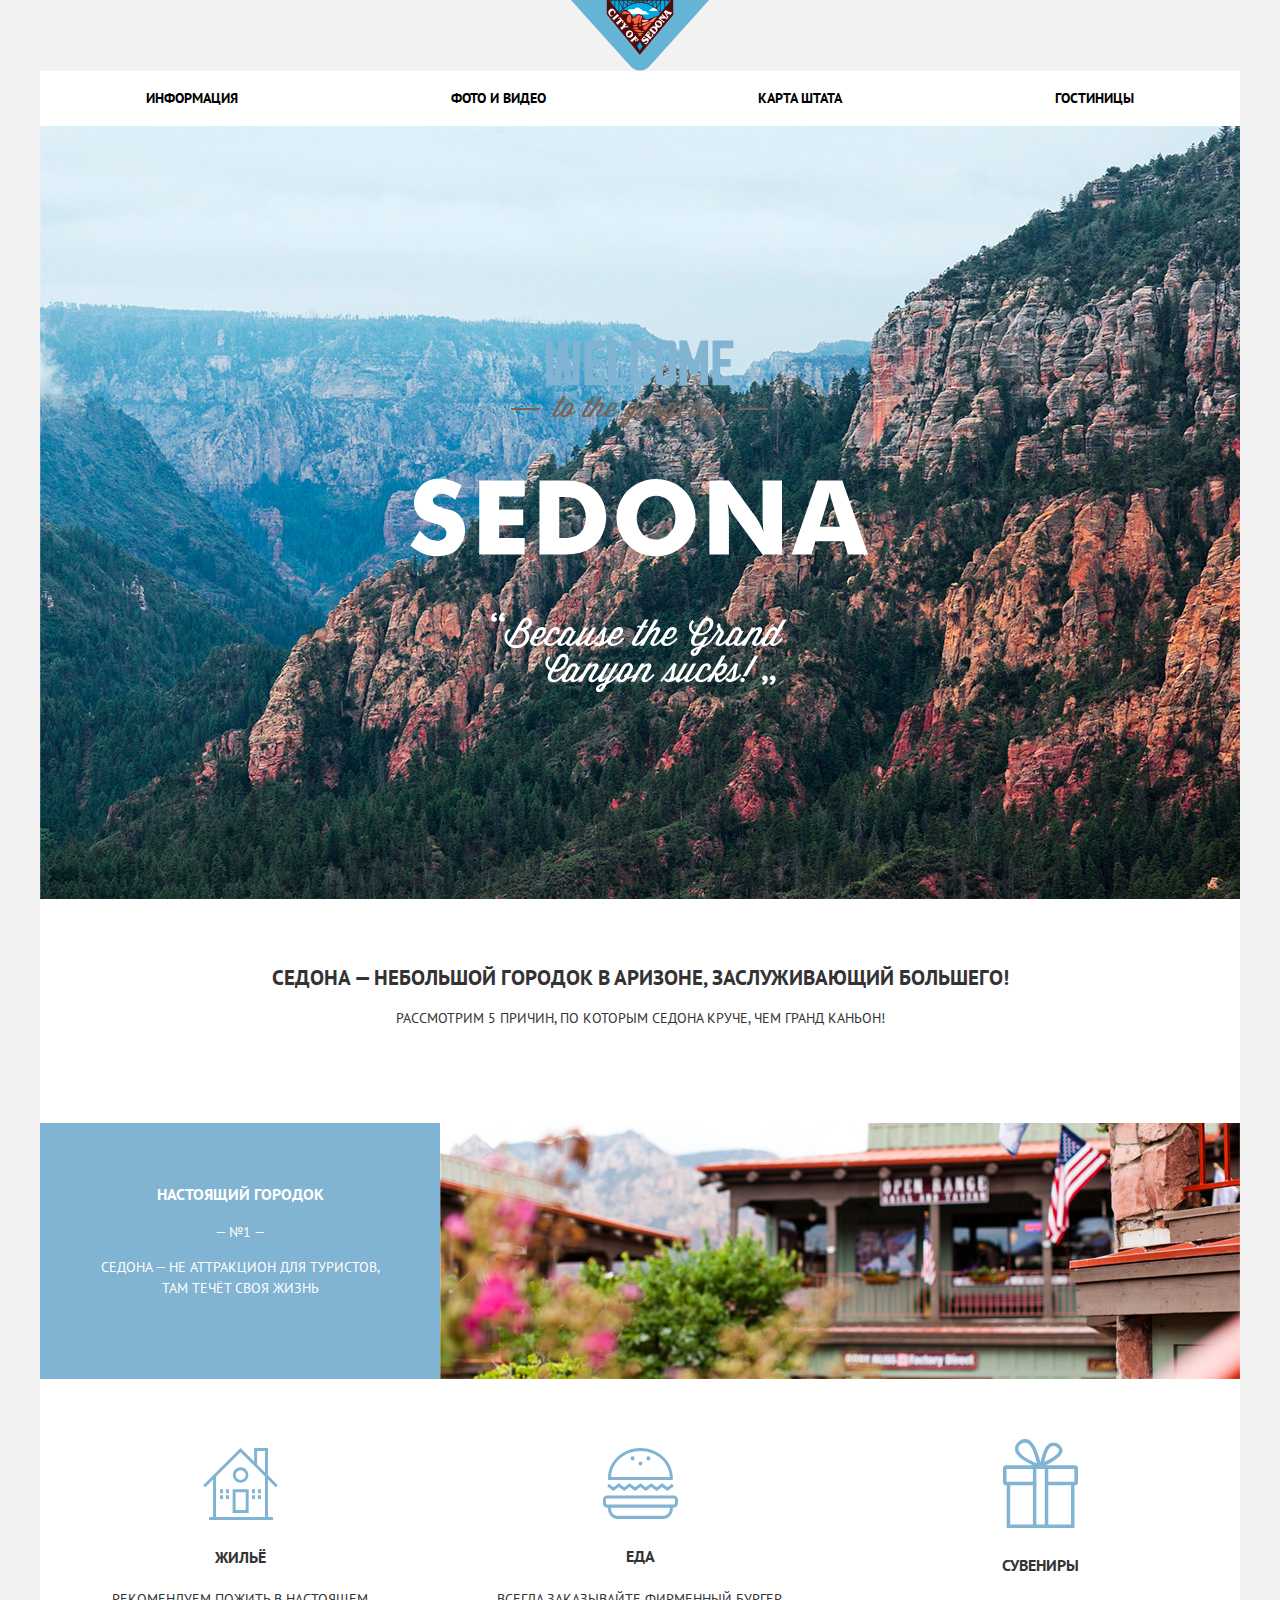
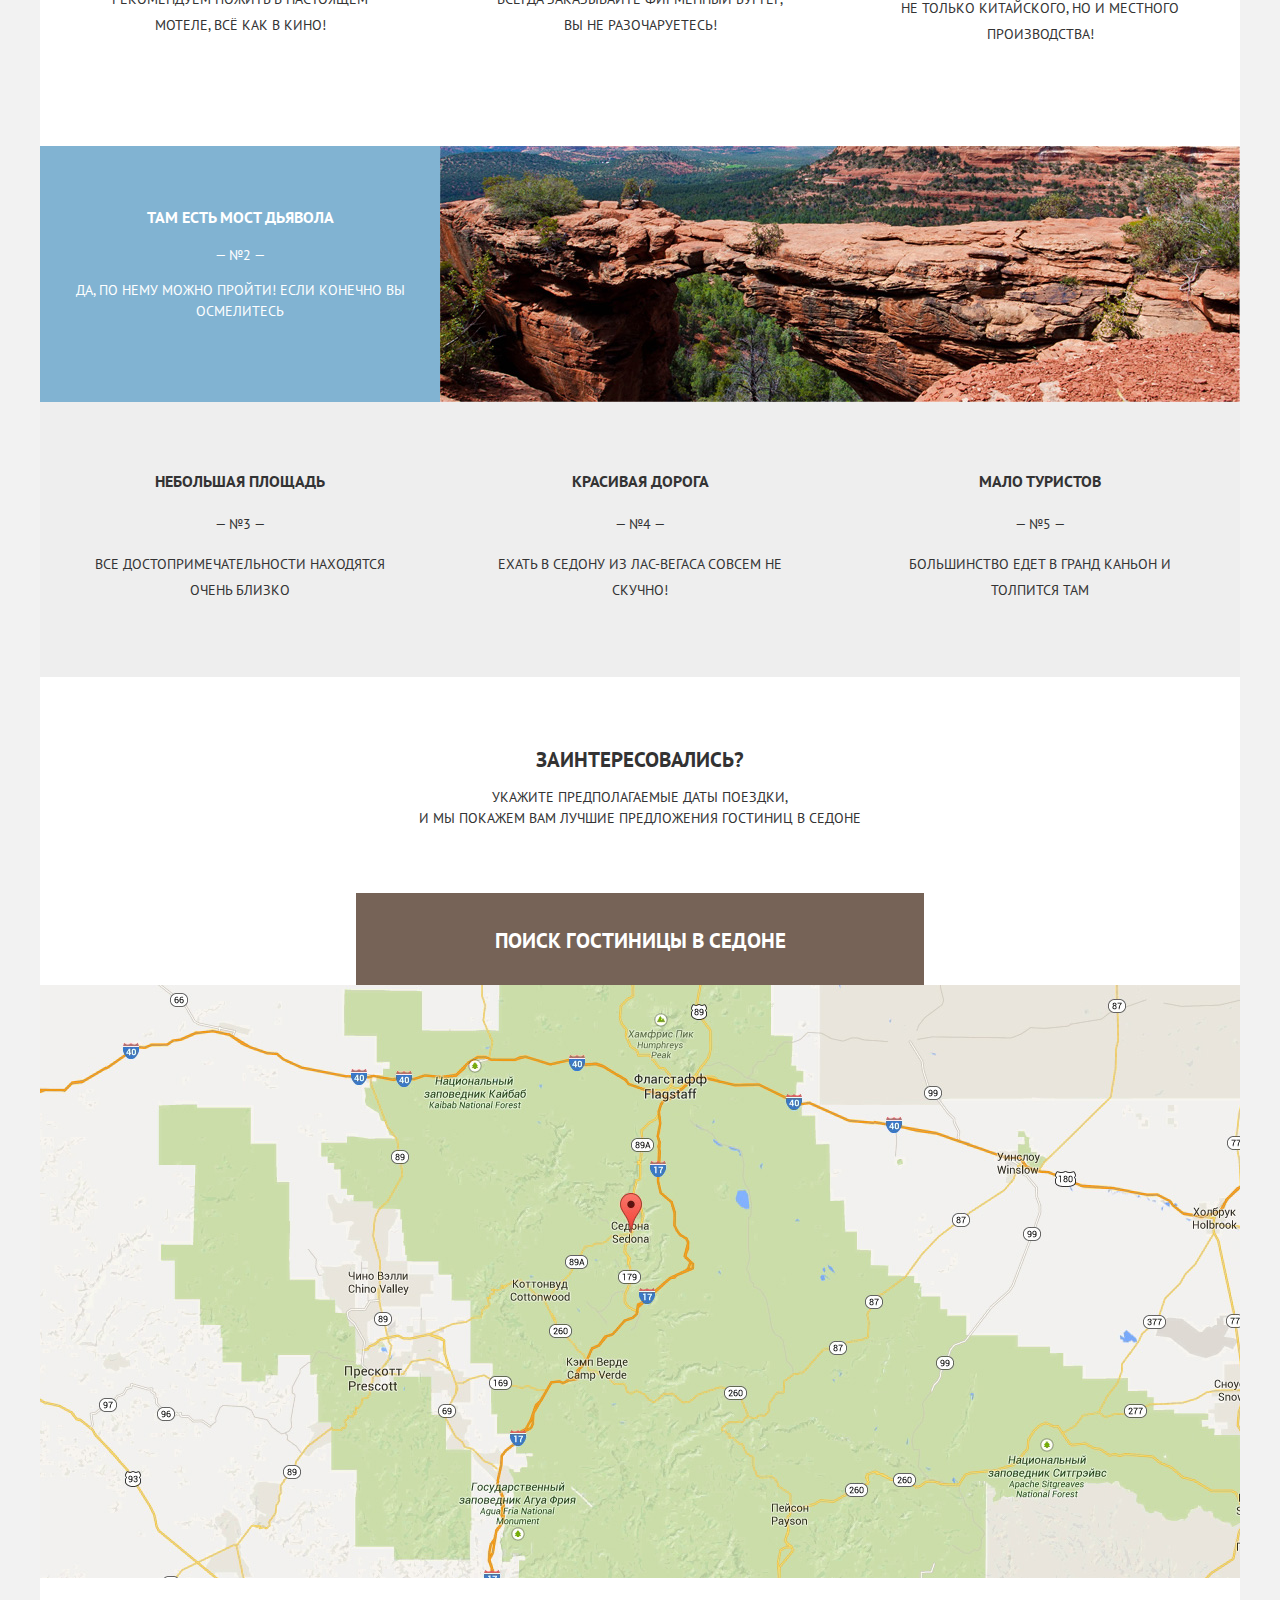
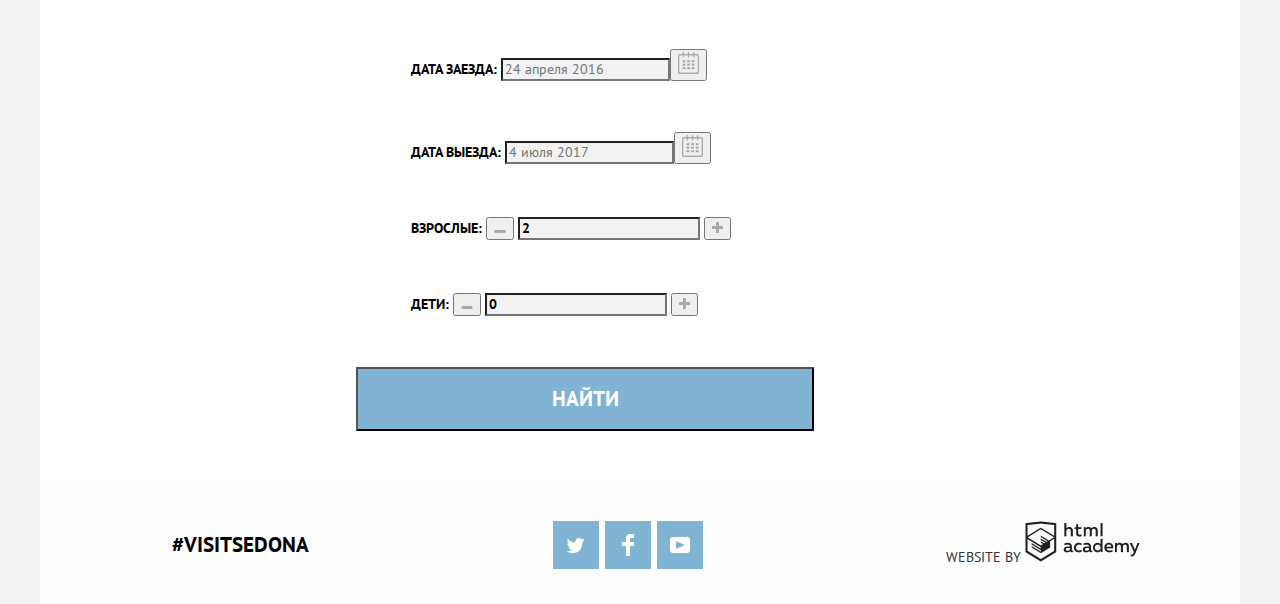
==== commit 52e46644: "Update index.html" ====
--- a/index.html
+++ b/index.html
@@ -1,7 +1,5 @@
-
 <!DOCTYPE html>
 <html lang="ru">
-
 <head>
     <meta charset="utf-8">
     <title>Седона</title>
@@ -155,15 +153,12 @@
             </ul>
             <div class="footer-copyright">
                 <div class="footer-web">
-                    <p>Website by <a class="button-copyright" href="https://htmlacademy.ru/intensive/htmlcss">
-                        </a>
-                </div>
-                <div class="footer-logo">
-                    <img src="img/logo-htmlacademy.png" width="115" height="41" alt="HTML Academy">
+                    <span>Website by</span>
+                    <a class="button-copyright" href="https://htmlacademy.ru/intensive/htmlcss"><img src="img/logo-htmlacademy.png" width="115" height="41" alt="HTML Academy">
+                    </a>
                 </div>
             </div>
         </footer>
     </main>
 </body>
-
 </html>
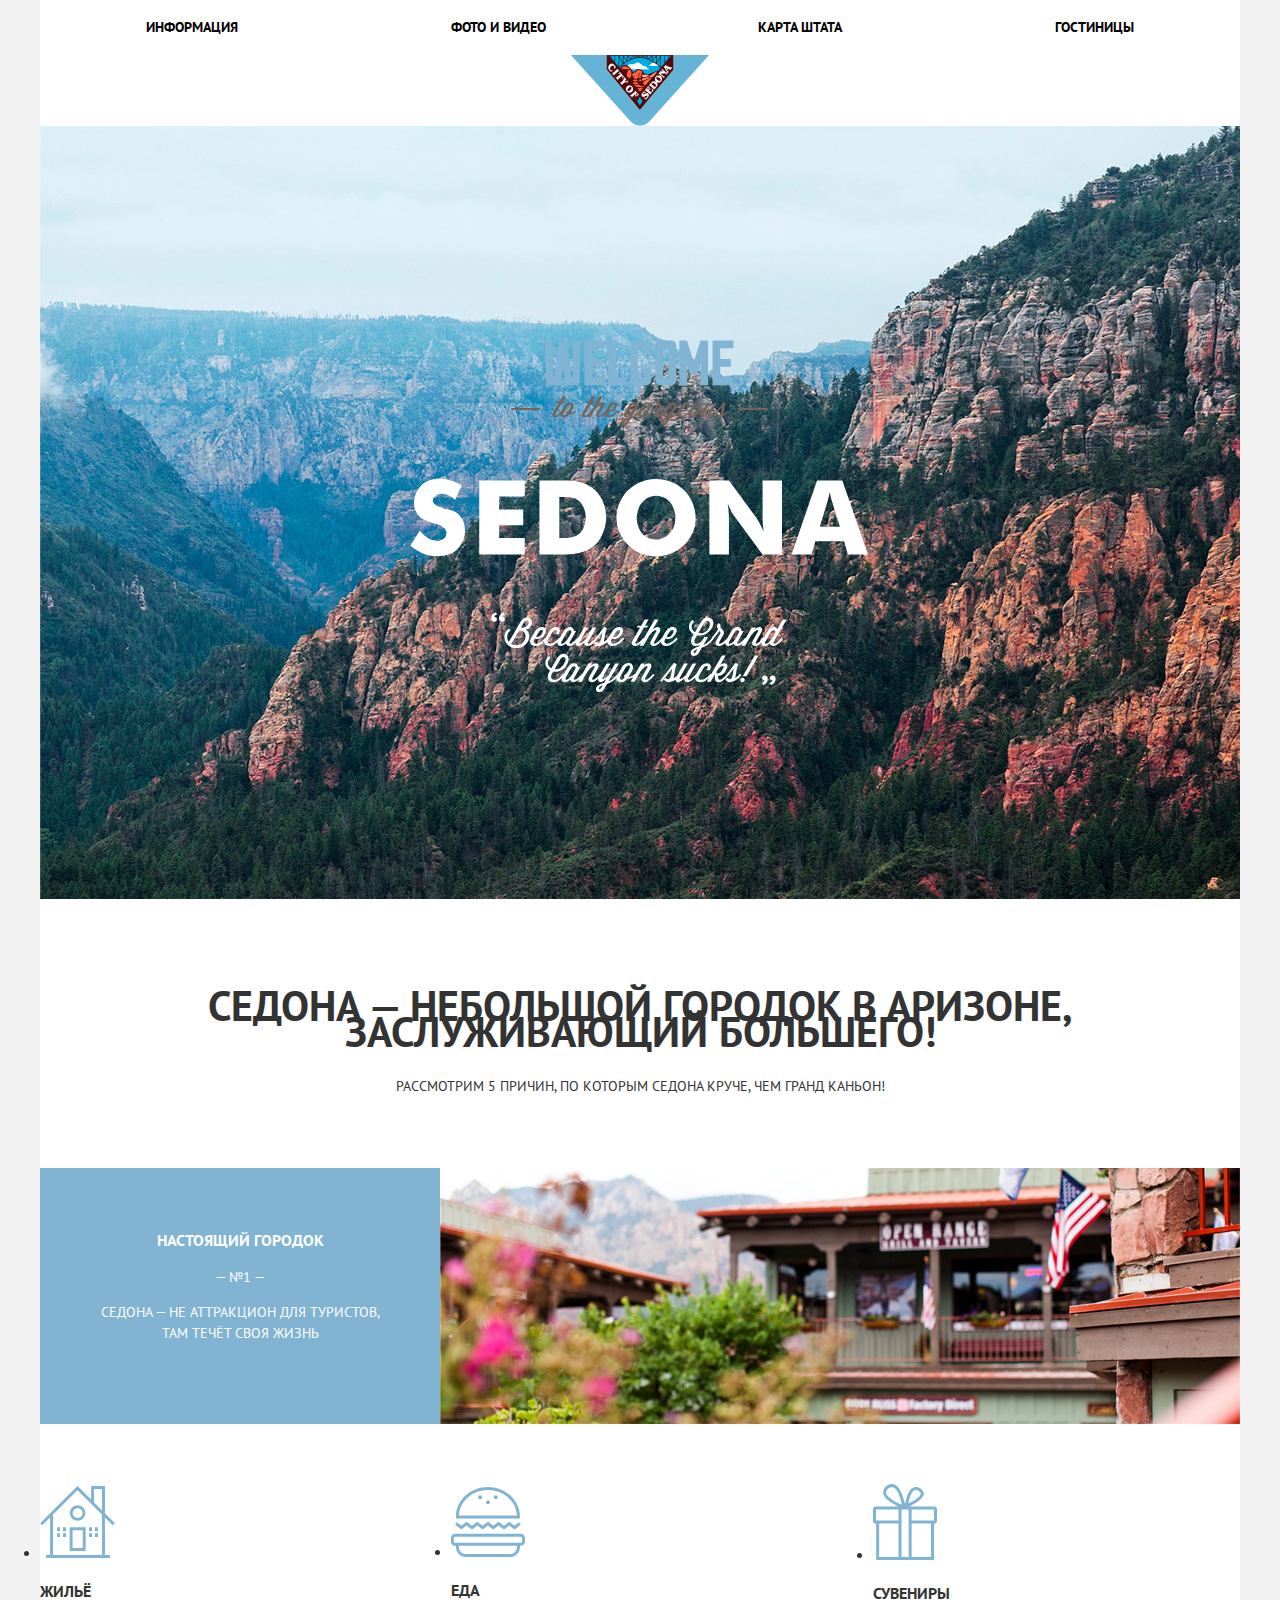
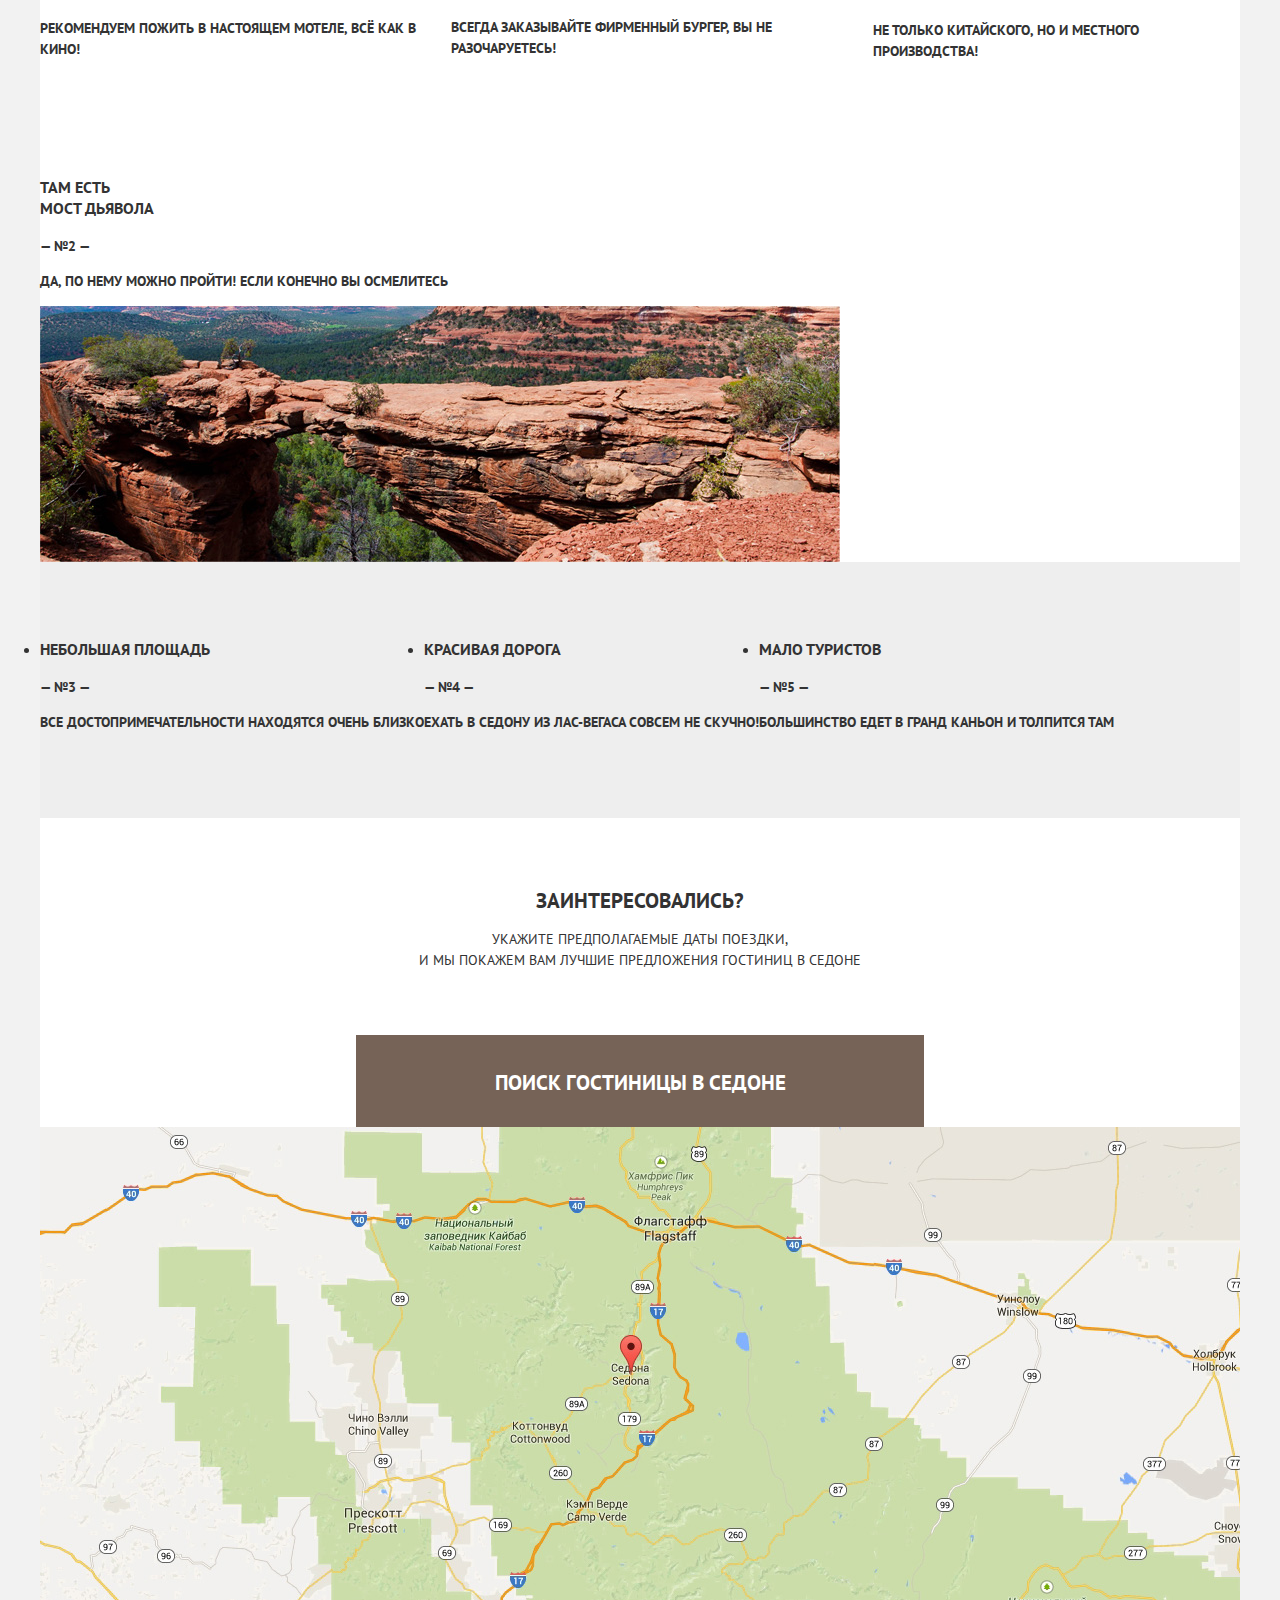
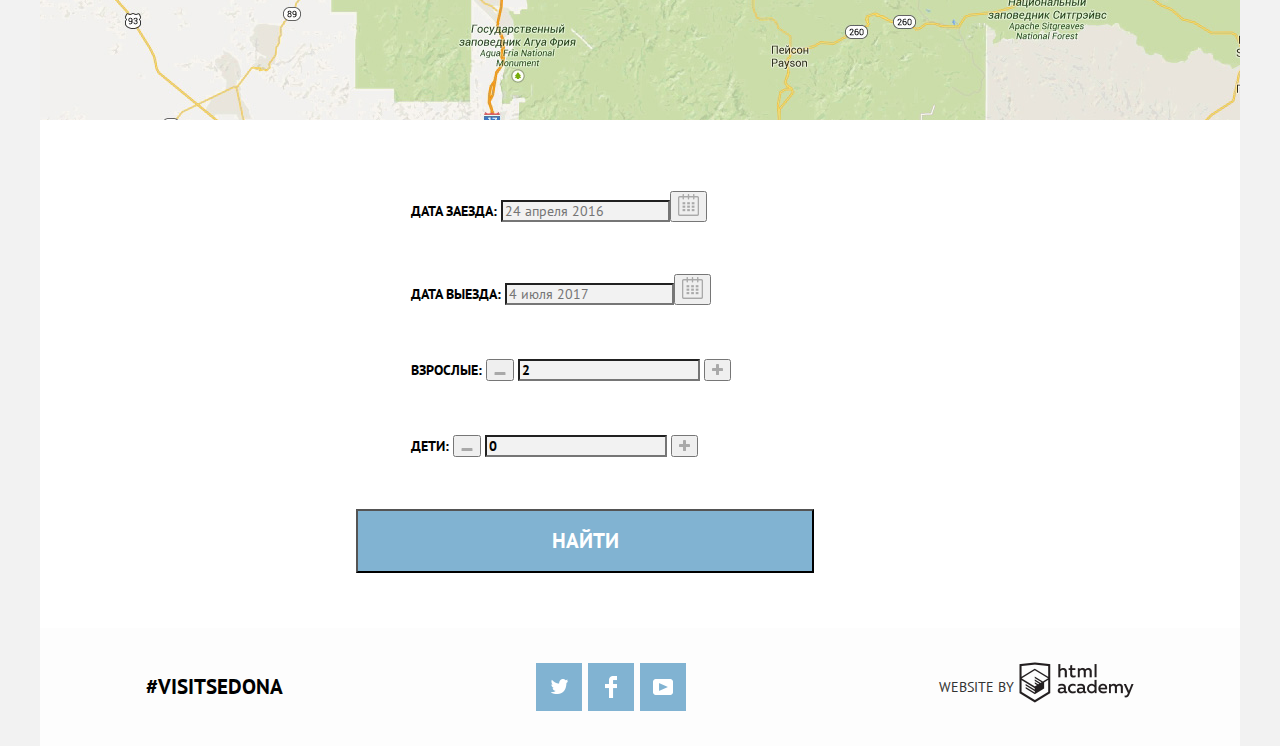
==== commit 7b520e91: "Update index.html" ====
--- a/index.html
+++ b/index.html
@@ -1,5 +1,6 @@
 <!DOCTYPE html>
 <html lang="ru">
+
 <head>
     <meta charset="utf-8">
     <title>Седона</title>
@@ -9,20 +10,20 @@
 </head>
 
 <body>
-    <header class="main-header">
-        <nav class="main-navigation">
-            <a class="main-header-logo">
-                <img src="img/logo.png" width="140" height="71" alt="Логотип Седоны">
-            </a>
-            <ul class="site-navigation">
-                <li><a class="current" href="#">Информация</a></li>
-                <li><a href="#">Фото и видео</a></li>
-                <li><a href="#">Карта штата</a></li>
-                <li><a href="inner.html">Гостиницы</a></li>
-            </ul>
-        </nav>
-    </header>
     <main class="container">
+        <header class="main-header">
+            <nav class="main-navigation">
+                <ul class="site-navigation">
+                    <li><a class="current" href="#">Информация</a></li>
+                    <li><a href="#">Фото и видео</a></li>
+                    <li><a href="#">Карта штата</a></li>
+                    <li><a href="inner.html">Гостиницы</a></li>
+                </ul>
+                <a class="main-header-logo">
+                    <img src="img/logo.png" width="140" height="71" alt="Логотип Седоны">
+                </a>
+            </nav>
+        </header>
         <div class="poster">
             <img src="img/background-welcome.jpg" width="1200" height="773" alt="Welcome to the gorgeous Sedona">
             <div class="slogan">
@@ -30,7 +31,7 @@
             </div>
         </div>
         <div class="features">
-            <b>Седона &mdash; небольшой городок в Аризоне, заслуживающий большего!</b>
+            <h1 class="intro-title">Седона &mdash; небольшой городок в Аризоне, заслуживающий большего!</h1>
             <p>Рассмотрим 5 причин, по которым Седона круче, чем Гранд Каньон!</p>
         </div>
         <section class="info">
@@ -45,26 +46,26 @@
                 </div>
             </div>
             <ul class="column-list-service column-catalog-list">
-                <li class="catalog-item">
+                <li class="catalog-item-service">
                     <img src="img/icon-1.svg" width="75" height="72" alt="Жильё">
                     <h3>Жильё</h3>
                     <p>Рекомендуем пожить в настоящем мотеле, всё как в кино!</p>
                 </li>
-                <li class="catalog-item">
-                    <img src="img/icon-3.svg" width="75" height="72" alt="Еда">
+                <li class="catalog-item-service">
+                    <img src="img/icon-3.svg" width="74" height="70" alt="Еда">
                     <h3>Еда</h3>
                     <p>Всегда заказывайте фирменный бургер, Вы не разочаруетесь!</p>
                 </li>
-                <li class="catalog-item">
-                    <img src="img/icon-2.svg" width="75" height="72" alt="Сувениры">
+                <li class="catalog-item-service">
+                    <img src="img/icon-2.svg" width="64" height="76" alt="Сувениры">
                     <h3>Сувениры</h3>
                     <p>Не только китайского, но и местного производства!</p>
                 </li>
             </ul>
-            <div class="column column-info-item">
-                <div class="info-list">
-                    <h3>Там есть мост дьявола</h3>
-                    <p>&mdash; №2 &mdash;</p>
+            <div class="column-list column-info-item">
+                <div class="info-list-title">
+                    <h3>Там есть<br> мост дьявола</h3>
+                    <p class="number">&mdash; №2 &mdash;</p>
                     <p>Да, по нему можно пройти! Если конечно Вы осмелитесь</p>
                 </div>
                 <div class="column column-photo">
@@ -72,32 +73,32 @@
                 </div>
             </div>
             <ul class="column-list-convenience column-catalog-list">
-                <li class="catalog-item">
+                <li class="catalog-item-convenience">
                     <h3>Небольшая площадь</h3>
                     <p>&mdash; №3 &mdash;</p>
                     <p>Все достопримечательности находятся очень близко</p>
                 </li>
-                <li class="catalog-item">
+                <li class="catalog-item-convenience">
                     <h3>Красивая дорога</h3>
                     <p>&mdash; №4 &mdash;</p>
                     <p>Ехать в Седону из Лас-Вегаса совсем не скучно!</p>
                 </li>
-                <li class="catalog-item">
+                <li class="catalog-item-convenience">
                     <h3>Мало туристов</h3>
                     <p>&mdash; №5 &mdash;</p>
                     <p>Большинство едет в Гранд Каньон и толпится там</p>
                 </li>
             </ul>
         </section>
-        <section class="appointment">
-            <div class="offer">
-                <h2>Заинтересовались?</h2>
-                <p>Укажите предполагаемые даты поездки, <br> и мы покажем Вам лучшие предложения гостиниц в Седоне</p>
+        <div class="offer">
+            <h2>Заинтересовались?</h2>
+            <p>Укажите предполагаемые даты поездки, <br> и мы покажем Вам лучшие предложения гостиниц в Седоне</p>
+        </div>
+        <div class="tooltip">
+            <div class="search-hotel">
+                <a href="inner.html">Поиск гостиницы в Седоне</a>
             </div>
-            <div class="tooltip">
-                <div class="search-hotel">
-                    <a href="inner.html">Поиск гостиницы в Седоне</a>
-                </div>
+            <section class="appointment">
                 <div class="map">
                     <img src="img/map.jpg" width="1200" height="593" alt="Карта">
                 </div>
@@ -140,7 +141,7 @@
                         </div>
                     </form>
                 </div>
-            </div>
+        </div>
         </section>
         <footer class="main-footer">
             <div class="hashtag">
@@ -161,4 +162,5 @@
         </footer>
     </main>
 </body>
+
 </html>
--- a/css/style.css
+++ b/css/style.css
@@ -9,10 +9,12 @@
     text-transform: uppercase;
     background-color: #f2f2f2;
 }
+
 img {
     max-width: 100%;
     height: auto;
 }
+
 .main-header {
     width: 1200px;
     margin: 0 auto;
@@ -110,7 +112,6 @@
     margin: 0 auto;
     height: 256px;
     align-items: center;
-    vertical-align: bottom;
 }
 
 .column-list-service {
@@ -133,7 +134,6 @@
 }
 
 .catalog-item {
-    vertical-align: bottom;
     text-align: center;
     font-weight: normal;
     font-size: 14px;
@@ -253,8 +253,8 @@
     align-items: center;
     box-sizing: border-box;
     background-color: #fdfdfd;
-    padding-left: 132px;
-    padding-right: 100px;
+    padding-left: 106px;
+    padding-right: 106px;
     padding-top: 18px;
     padding-bottom: 18px;
 }
@@ -288,9 +288,13 @@
     background-color: #81b3d2;
 }
 
-.footer-web p {
-    position: relative;
-    right: 10px;
+.footer-web {
+    display: inline-flex;
+    align-items: center;
+}
+
+.footer-web img {
+    padding-left: 5px;
 }
 
 .footer-copyright {
@@ -300,17 +304,6 @@
     font-size: 14px;
     line-height: 26px;
     font-weight: normal;
-}
-
-.footer-logo {
-    background-image: url(../img/logo-htmlacademy.png");
-    display: block;
-    width: 115px;
-    height: 41px;
-}
-
-.footer-copyright .footer-logo:hover {
-    background-image: url(../img/logo-htmlacademy-blue.png);
 }
 
 /*inner*/
@@ -320,6 +313,7 @@
     padding: 0;
     margin: 0;
 }
+
 .filters-form {
     display: flex;
     background-attachment: fixed;
@@ -336,7 +330,6 @@
 
 .type-hotel-list {
     width: 140px;
-    height: 160px;
 }
 
 .filters-title {
@@ -426,7 +419,8 @@
     border-bottom: 1px solid #e5e5e5;
     background-color: #ffffff;
 }
-.title {
+
+.found-title {
     display: inline-flex;
 }
 
@@ -439,6 +433,7 @@
     padding-bottom: 35px;
     margin: 0;
 }
+
 .arrows {
     display: flex;
     flex-direction: row;
@@ -457,7 +452,6 @@
     padding-right: 35px;
     padding-left: 50px;
     margin: 0;
-    
 }
 
 .sort-list {
@@ -498,10 +492,12 @@
 .sort {
     padding-right: 30px;
 }
+
 .hotel-image {
     margin: 0;
     padding: 0;
 }
+
 .hotel-item .hotel-name:hover {
     color: #81b3d2;
 }
@@ -522,15 +518,16 @@
 }
 
 .hotel-information h3 {
-    display: inline-block;
+    display: flex;
     padding: 0;
     margin: 0;
 }
 
 .hotel-information {
     padding-left: 30px;
-    
-}
+
+}
+
 .hotels a {
     color: #000000;
     text-decoration: none;
@@ -549,7 +546,7 @@
 }
 
 .more-information {
-   display: inline-flex;
+    display: inline-flex;
 }
 
 .button-more {
@@ -605,12 +602,15 @@
     background-color: #503e33;
     color: #65554b;
 }
+
 .category-info .hotel-category {
     margin: 0;
 }
+
 .price-info .hotel-price {
     margin: 0;
 }
+
 .rating-info {
     display: flex;
     width: 522px;
@@ -630,5 +630,5 @@
 .star {
     display: flex;
     justify-content: flex-end;
-    align-items: center; 
-}
+    align-items: center;
+}
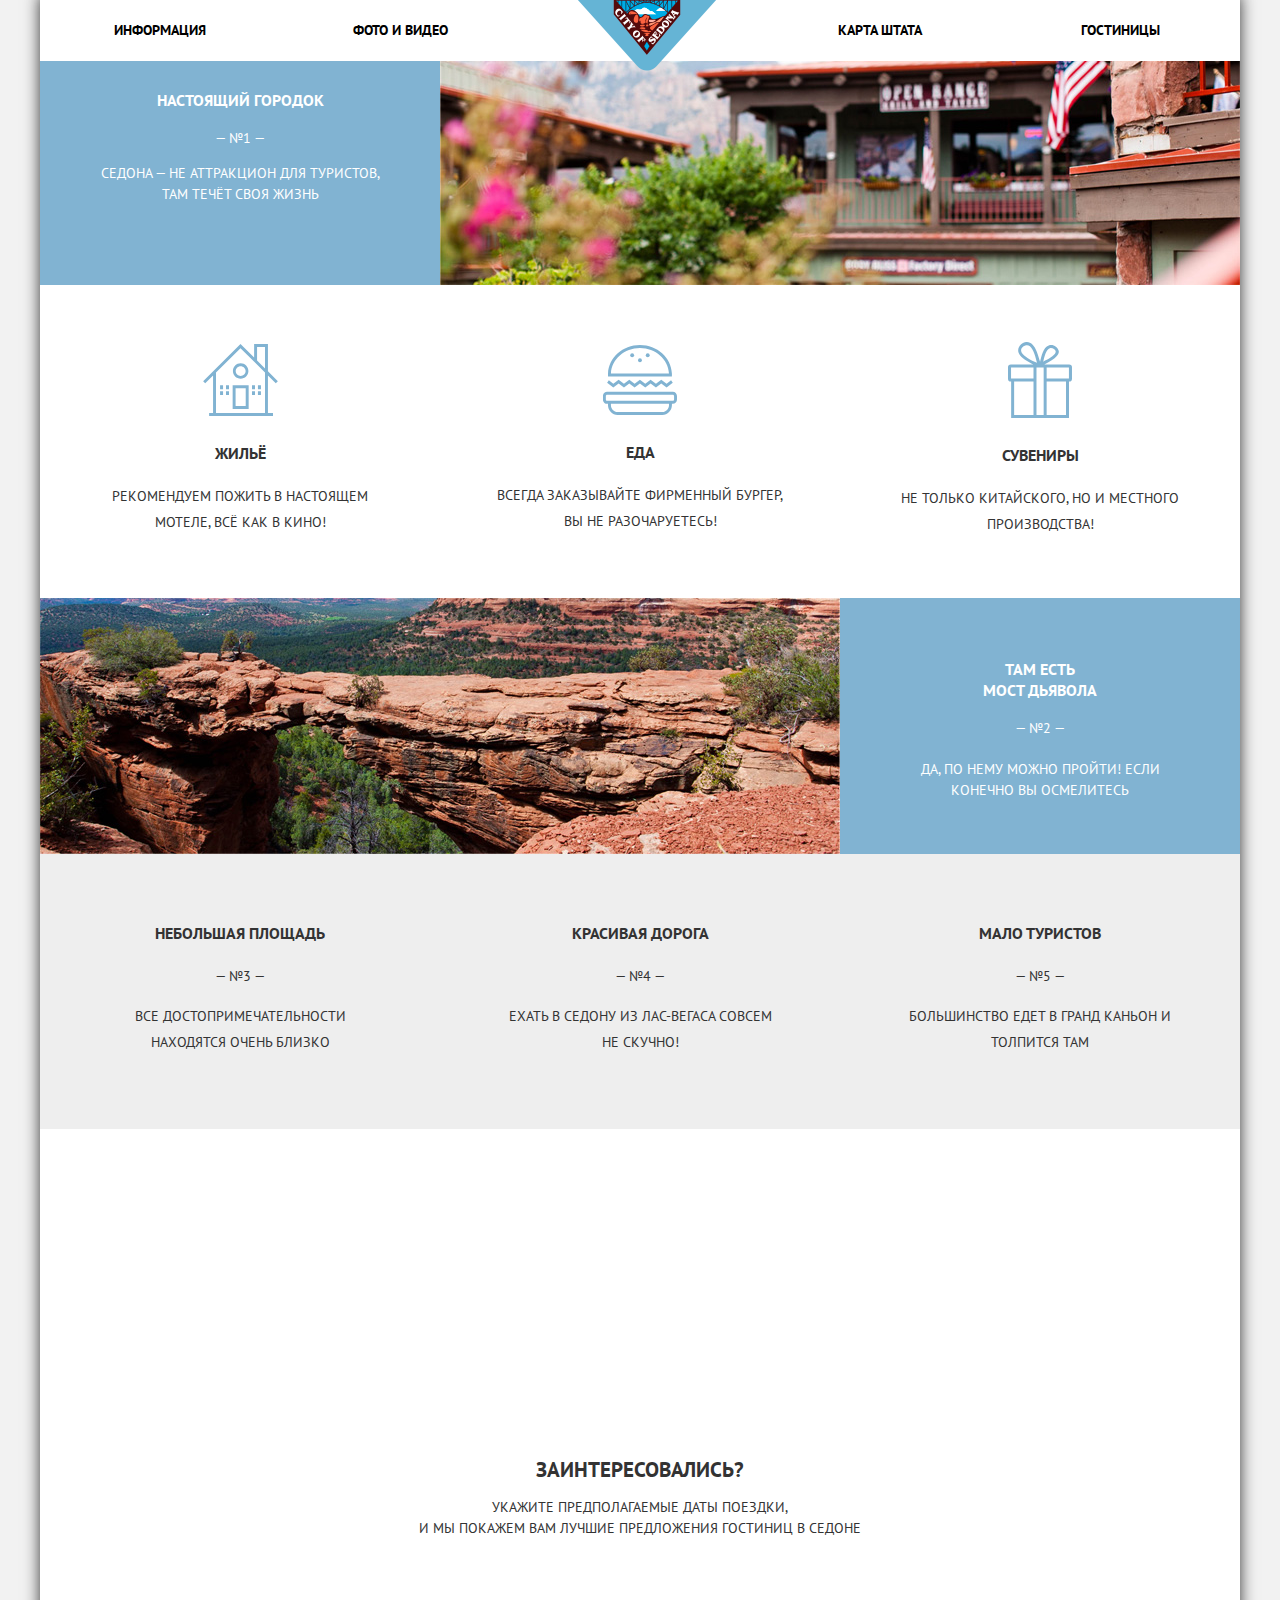
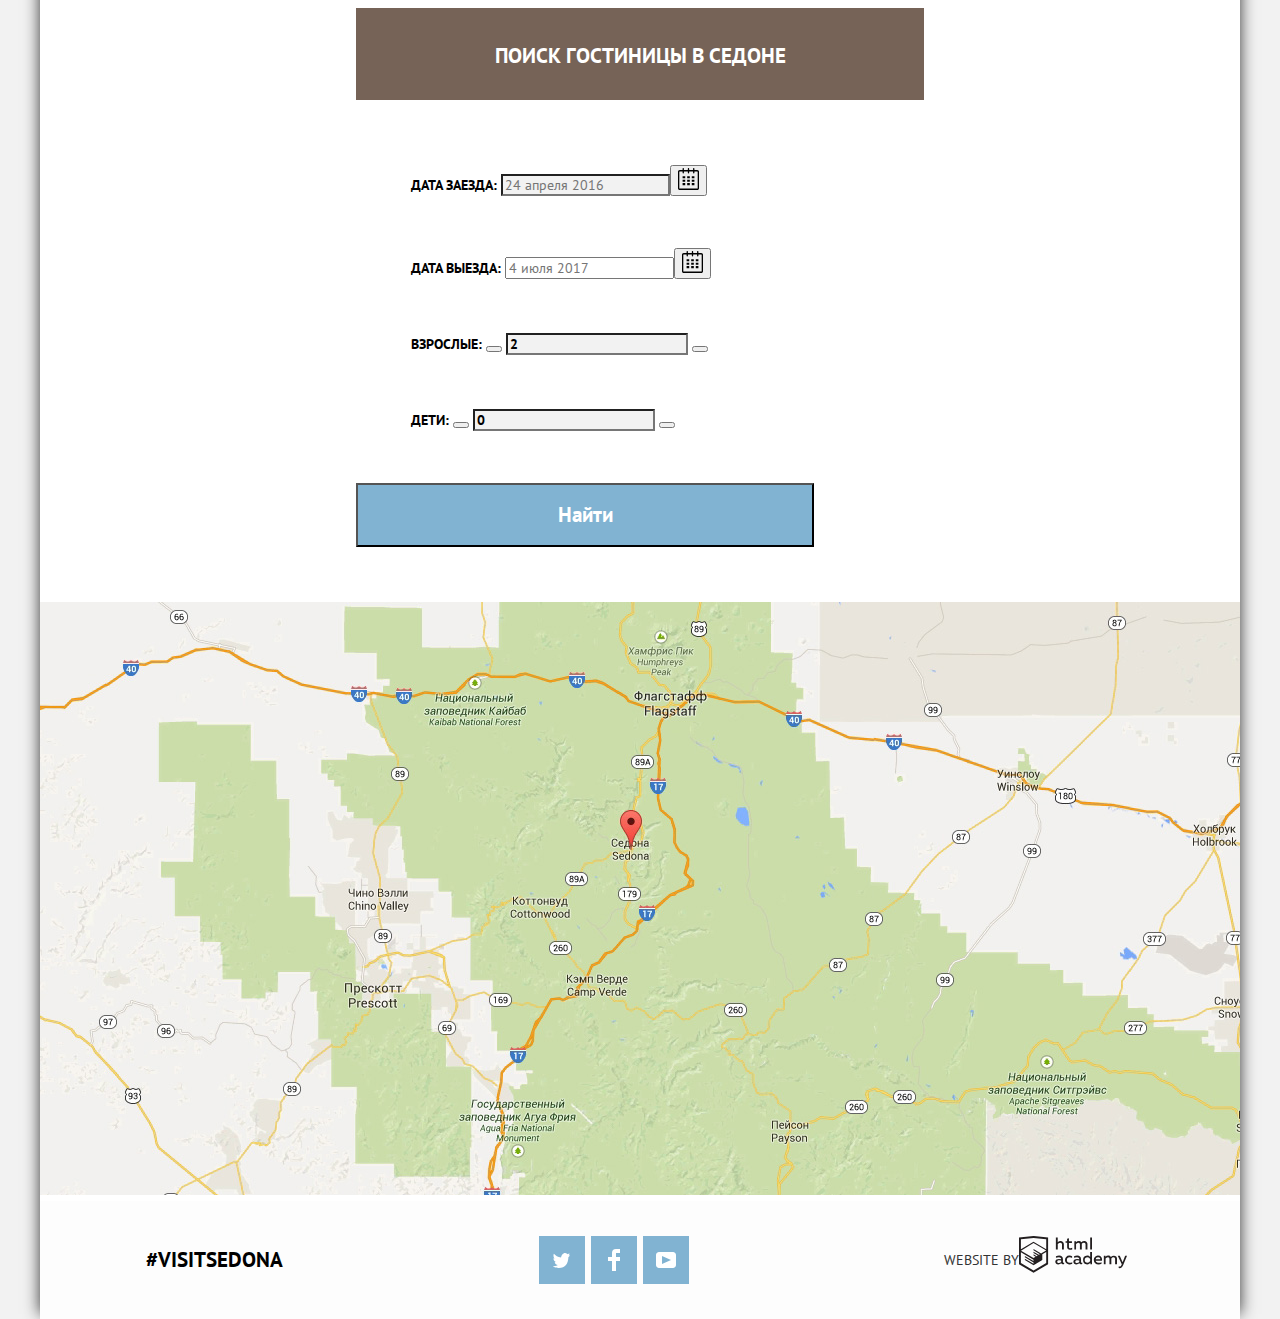
==== commit 15c1cbeb: "Update index.html" ====
--- a/index.html
+++ b/index.html
@@ -14,7 +14,7 @@
         <header class="main-header">
             <nav class="main-navigation">
                 <ul class="site-navigation">
-                    <li><a class="current" href="#">Информация</a></li>
+                    <li><a href="#">Информация</a></li>
                     <li><a href="#">Фото и видео</a></li>
                     <li><a href="#">Карта штата</a></li>
                     <li><a href="inner.html">Гостиницы</a></li>
@@ -25,9 +25,8 @@
             </nav>
         </header>
         <div class="poster">
-            <img src="img/background-welcome.jpg" width="1200" height="773" alt="Welcome to the gorgeous Sedona">
             <div class="slogan">
-                <img class="banner" src="img/intro-welcome.svg" width="459" height="353" alt="slogan">
+                <img class="banner" src="img/intro-welcome.svg" width="458" height="352" alt="Слоган">
             </div>
         </div>
         <div class="features">
@@ -99,63 +98,93 @@
                 <a href="inner.html">Поиск гостиницы в Седоне</a>
             </div>
             <section class="appointment">
-                <div class="map">
-                    <img src="img/map.jpg" width="1200" height="593" alt="Карта">
-                </div>
                 <div class="search">
                     <form class="search-form" action="https://echo.htmlacademy.ru" method="post">
                         <div class="search-date">
                             <label for="day-in">Дата заезда:
-                                <input class="date" type="text" id="day-in" name="in" placeholder="24 апреля 2016"><button class="calendar" type="submit"><img src="img/calendar.png" width="21" height="22" alt="Календарь">
+                                <input class="date" type="text" id="day-in" name="in" placeholder="24 апреля 2016"><button class="calendar" type="button">
+                                    <svg xmlns="http://www.w3.org/2000/svg" width="21" height="22" viewBox="0 0 21 22">
+                                        <path d="M19.251 2.025h-2.845V.648c0-.381-.294-.689-.656-.689-.363 0-.656.308-.656.689v1.377h-3.938V.648c0-.381-.294-.689-.655-.689-.363 0-.657.308-.657.689v1.377H5.906V.648c0-.381-.294-.689-.656-.689-.363 0-.657.308-.657.689v1.377H1.75C.784 2.025 0 2.847 0 3.862v16.302C0 21.179.784 22 1.75 22h17.501c.966 0 1.749-.821 1.749-1.836V3.862c0-1.015-.783-1.837-1.749-1.837zm.437 18.139a.448.448 0 0 1-.437.459H1.75a.45.45 0 0 1-.438-.459V3.862a.45.45 0 0 1 .438-.459h2.844v1.378c0 .381.294.689.657.689.362 0 .656-.308.656-.689V3.403h3.938v1.378c0 .381.294.689.657.689.361 0 .655-.308.655-.689V3.403h3.938v1.378c0 .381.293.689.656.689.362 0 .656-.308.656-.689V3.403h2.845c.241 0 .437.206.437.459v16.302z">
+                                        </path>
+                                        <path d="M4.594 8.225h2.625v2.066H4.594zM4.594 11.668h2.625v2.067H4.594zM4.594 15.112h2.625v2.066H4.594zM9.188 15.112h2.625v2.066H9.188zM9.188 11.668h2.625v2.067H9.188zM9.188 8.225h2.625v2.066H9.188zM13.781 15.112h2.625v2.066h-2.625zM13.781 11.668h2.625v2.067h-2.625zM13.781 8.225h2.625v2.066h-2.625z">
+                                        </path>
+                                    </svg>
                                 </button>
                             </label>
                         </div>
                         <div class="search-date">
                             <label for="day-out">Дата выезда:
-                                <input class="date" type="text" id="day-out" name="out" placeholder="4 июля 2017"><button class="calendar" type="submit"><img src="img/calendar.png" width="21" height="22" alt="Календарь">
+                                <input class="date-out" type="text" id="day-out" name="out" placeholder="4 июля 2017"><button class="calendar" type="button">
+                                    <svg xmlns="http://www.w3.org/2000/svg" width="21" height="22" viewBox="0 0 21 22">
+                                        <path d="M19.251 2.025h-2.845V.648c0-.381-.294-.689-.656-.689-.363 0-.656.308-.656.689v1.377h-3.938V.648c0-.381-.294-.689-.655-.689-.363 0-.657.308-.657.689v1.377H5.906V.648c0-.381-.294-.689-.656-.689-.363 0-.657.308-.657.689v1.377H1.75C.784 2.025 0 2.847 0 3.862v16.302C0 21.179.784 22 1.75 22h17.501c.966 0 1.749-.821 1.749-1.836V3.862c0-1.015-.783-1.837-1.749-1.837zm.437 18.139a.448.448 0 0 1-.437.459H1.75a.45.45 0 0 1-.438-.459V3.862a.45.45 0 0 1 .438-.459h2.844v1.378c0 .381.294.689.657.689.362 0 .656-.308.656-.689V3.403h3.938v1.378c0 .381.294.689.657.689.361 0 .655-.308.655-.689V3.403h3.938v1.378c0 .381.293.689.656.689.362 0 .656-.308.656-.689V3.403h2.845c.241 0 .437.206.437.459v16.302z">
+                                        </path>
+                                        <path d="M4.594 8.225h2.625v2.066H4.594zM4.594 11.668h2.625v2.067H4.594zM4.594 15.112h2.625v2.066H4.594zM9.188 15.112h2.625v2.066H9.188zM9.188 11.668h2.625v2.067H9.188zM9.188 8.225h2.625v2.066H9.188zM13.781 15.112h2.625v2.066h-2.625zM13.781 11.668h2.625v2.067h-2.625zM13.781 8.225h2.625v2.066h-2.625z">
+                                        </path>
+                                    </svg>
                                 </button>
                             </label>
                         </div>
                         <div class="search-date">
-                            <label for="adult-number">Взрослые:
-                                <button class="minus" type="submit"><img src="img/icon-minus.png" width="12" height="3" alt="Минус">
+                            <label class="search-date-adult" for="adult-number">Взрослые:
+                                <button class="minus" type="button">
+                                    <div class="icon-minus"></div>
                                 </button>
                                 <input class="person" type="text" id="adult-number" name="number" value="2">
-                                <button class="plus" type="submit"><img src="img/icon-plus.png" width="11" height="11" alt="Плюс">
+                                <button class="plus" type="button">
+                                    <div class="icon-plus">
+                                    </div>
                                 </button>
                             </label>
                         </div>
                         <div class="search-date">
-                            <label for="child-number">Дети:
-                                <button class="minus" type="submit"><img src="img/icon-minus.png" width="12" height="3" alt="Минус">
+                            <label class="search-date-child" for="child-number">Дети:
+                                <button class="minus" type="button">
+                                    <div class="icon-minus"></div>
                                 </button>
                                 <input class="person" type="text" id="child-number" name="number" value="0">
-                                <button class="plus" type="submit">
-                                    <img src="img/icon-plus.png" width="11" height="11" alt="Плюс">
+                                <button class="plus" type="button">
+                                    <div class="icon-plus"></div>
                                 </button>
                             </label>
                         </div>
                         <div class="search-button">
-                            <input type="submit" class="button" value="НАЙТИ">
-
+                            <input type="submit" class="button" value="Найти">
                         </div>
                     </form>
                 </div>
+            </section>
         </div>
-        </section>
+        <div class="map">
+            <img src="img/map.jpg" width="1200" height="593" alt="Карта">
+        </div>
         <footer class="main-footer">
             <div class="hashtag">
                 <a href="#">#visitsedona</a>
             </div>
             <ul class="footer-social">
-                <li><a class="social-button" href="#"><img src="img/twitter.png" width="17" height="15" alt="Твиттер"></a></li>
-                <li><a class="social-button" href="#"><img src="img/facebook.png" width="12" height="22" alt="Фейсбук"></a></li>
-                <li><a class="social-button" href="#"><img src="img/youtube.png" width="20" height="16" alt="Ютуб"></a></li>
+                <li><a class="social-button" href="#">
+                        <svg xmlns="http://www.w3.org/2000/svg" xmlns:xlink="http://www.w3.org/1999/xlink" width="17" height="15" viewBox="0 0 17 15">
+                            <path d="M10.95.144c1.685-.496 2.984.27 3.577 1.179.673-.231 1.331-.481 2.011-.708a2.345 2.345 0 0 1-.857 1.768c.685.17 1.304-.491 1.304-.491-.169 1-1.006 1.788-1.563 2.024-.231 6.75-3.175 11.217-10.077 11.082h-.446c-.41 0-4.164-.46-4.898-1.887 2.271.196 3.893-.422 4.693-1.177-.96-.3-2.679-.477-2.979-2.95.349.106.564.228 1.19.119C1.705 8.247.374 7.53.448 5.33c.285.328 1.067.536 1.34.472C1.085 5.561-.182 2.442.894.85c1.818 1.854 3.735 3.606 7.152 3.773C8.254 2.33 9.183.793 10.95.144z" fill="#FFF"></path>
+                        </svg>
+                    </a></li>
+                <li><a class="social-button" href="#">
+                        <svg xmlns="http://www.w3.org/2000/svg" width="12" height="22" viewBox="0 0 12 22">
+                            <path d="M12 4V0H8a4 4 0 0 0-4 4v4H0v4h4v10h4V12h4V8H8V4h4z" fill="#FFF"></path>
+                        </svg>
+                    </a></li>
+                <li><a class="social-button" href="#">
+                        <svg xmlns="http://www.w3.org/2000/svg" xmlns:xlink="http://www.w3.org/1999/xlink" width="20" height="16" viewBox="0 0 20 16">
+                            <path d="M17 0H3C1.35 0 0 1.35 0 3v10c0 1.65 1.35 3 3 3h14c1.65 0 3-1.35 3-3V3c0-1.65-1.35-3-3-3zM6.027 11.998V4.002L15.014 8l-8.987 3.998z" fill="#FFF"></path>
+                        </svg>
+                    </a></li>
             </ul>
             <div class="footer-copyright">
                 <div class="footer-web">
-                    <span>Website by</span>
-                    <a class="button-copyright" href="https://htmlacademy.ru/intensive/htmlcss"><img src="img/logo-htmlacademy.png" width="115" height="41" alt="HTML Academy">
+                    <span class="footer-web-title">Website by</span>
+                    <a class="button-copyright" href="https://htmlacademy.ru/intensive/htmlcss">
+                        <svg xmlns="http://www.w3.org/2000/svg" xmlns:xlink="http://www.w3.org/1999/xlink" width="115" height="41" viewBox="0 0 115 41">
+                            <path d="M44.61,26.88a2,2,0,0,0,.55-0.1v1.33a3.25,3.25,0,0,1-1.18.21,1.67,1.67,0,0,1-1.67-1,4.84,4.84,0,0,1-3.14,1.08c-1.51,0-2.91-.83-2.91-2.55,0-2.13,2-2.79,3.71-2.79a11.08,11.08,0,0,1,2.17.25v-0.3c0-1-.76-1.77-2.19-1.77a7.42,7.42,0,0,0-3,.64v-1.7a10.21,10.21,0,0,1,3.19-.55c2.36,0,3.81,1.12,3.81,3.65v3a0.54,0.54,0,0,0,.49.59h0.17Zm-6.44-1.13A1.35,1.35,0,0,0,39.63,27h0.11a3.39,3.39,0,0,0,2.41-1V24.58a9.72,9.72,0,0,0-1.81-.21c-1,0-2.16.33-2.16,1.38h0Zm12.36-6.11a5,5,0,0,1,2.57.64V22a4.08,4.08,0,0,0-2.3-.7,2.75,2.75,0,1,0,0,5.49,5,5,0,0,0,2.43-.64v1.71a6.27,6.27,0,0,1-2.76.57A4.21,4.21,0,0,1,46,24.51q0-.21,0-0.41a4.32,4.32,0,0,1,4.18-4.46h0.38Zm12.17,7.24a2,2,0,0,0,.55-0.1v1.33a3.25,3.25,0,0,1-1.18.21,1.67,1.67,0,0,1-1.67-1,4.84,4.84,0,0,1-3.14,1.08c-1.51,0-2.91-.83-2.91-2.55,0-2.13,2-2.79,3.71-2.79a11.08,11.08,0,0,1,2.17.25v-0.3c0-1-.76-1.77-2.19-1.77a7.42,7.42,0,0,0-3,.64v-1.7a10.21,10.21,0,0,1,3.19-.55c2.36,0,3.81,1.12,3.81,3.65v3a0.54,0.54,0,0,0,.49.59h0.17Zm-6.44-1.13A1.35,1.35,0,0,0,57.73,27h0.11a3.39,3.39,0,0,0,2.41-1V24.58a9.72,9.72,0,0,0-1.81-.21c-1.06,0-2.16.33-2.16,1.38h0ZM73,16V28.2H71.35V26.88a3.88,3.88,0,0,1-3.19,1.54,4.4,4.4,0,0,1,0-8.78,3.81,3.81,0,0,1,3,1.3V16H73Zm-4.53,5.22a2.76,2.76,0,1,0,0,5.52A2.86,2.86,0,0,0,71.15,25V23A2.91,2.91,0,0,0,68.49,21.27ZM79,19.64c3.31,0,4.46,2.68,3.92,5.09H76.7c0.21,1.5,1.67,2.11,3.19,2.11a6.11,6.11,0,0,0,2.64-.59v1.6a7.14,7.14,0,0,1-3,.57C77,28.42,74.78,27,74.78,24a4.18,4.18,0,0,1,4-4.39H79Zm0.09,1.54a2.28,2.28,0,0,0-2.44,2.1v0.06H81.3A2,2,0,0,0,79.13,21.18Zm5.73,7V19.87h1.65v1a3.81,3.81,0,0,1,2.78-1.27A2.86,2.86,0,0,1,91.89,21a4.12,4.12,0,0,1,2.91-1.33A3.06,3.06,0,0,1,98,23V28.2h-1.9V23.05a1.59,1.59,0,0,0-1.42-1.75H94.42a2.8,2.8,0,0,0-2.07,1.12V28.2h-1.9V23.05A1.59,1.59,0,0,0,89,21.31H88.8a3,3,0,0,0-2.21,1.29v5.63H84.86Zm21.31-8.33h1.9l-3.91,9.46c-0.9,2.17-2.09,2.86-3.35,2.86a4.76,4.76,0,0,1-1.1-.14V30.46a2.86,2.86,0,0,0,.85.12c0.9,0,1.58-.64,2.07-1.9l0.17-.42-4-8.4h2l2.86,6.29ZM38.73,1.46V6.22a3.81,3.81,0,0,1,2.7-1.14,3.25,3.25,0,0,1,3.44,3.4v5.15H43V8.72a1.81,1.81,0,0,0-1.61-2h-0.3a2.93,2.93,0,0,0-2.32,1.39v5.52h-1.9V1.46h1.9ZM49.94,2.31v3h3V6.91h-3v3.81c0,1.1.5,1.46,1.58,1.46a4.49,4.49,0,0,0,1.69-.33v1.6A6.8,6.8,0,0,1,51,13.8a2.55,2.55,0,0,1-2.86-2.74V6.89H46.58V5.26h1.5V2.74Zm5.4,11.31V5.28H57v1A3.81,3.81,0,0,1,59.77,5a2.86,2.86,0,0,1,2.6,1.33A4.12,4.12,0,0,1,65.28,5,3.06,3.06,0,0,1,68.44,8.4v5.21h-1.9V8.46a1.59,1.59,0,0,0-1.42-1.75H64.89a2.8,2.8,0,0,0-2.07,1.12v5.78h-1.9V8.46A1.59,1.59,0,0,0,59.5,6.71H59.27A3,3,0,0,0,57.06,8v5.63H55.34ZM71.17,1.45H73V13.6H71.17V1.45ZM14.71,0H14.55L0,1.54V28.21l14.55,8.66,14.55-8.66V1.54Zm12.5,27.1L14.55,34.64,1.9,27.12V16.18l12.59,7.5V25L5.86,19.9v1.31l8.68,5.21v1.39L5.87,22.65V24l8.68,5.21,8.75-5.24V18.31L27.2,16V27.12Zm0-12.53-3.48,2-1.6,1L14.51,13v1.31L21,18.23H21l-0.14.09-1,.54-5.37-3.2V17l4.24,2.52-1,.67-3.2-1.9v1.31l2.1,1.24L14.5,22.1,2,14.65,14.51,7.11Zm0-1.32L14.49,5.76,1.91,13.25v-10L14.56,1.92,27.21,3.25v10h0Z" transform="translate(0 -0.02)" fill="#231f20"></path>
+                        </svg>
                     </a>
                 </div>
             </div>
--- a/css/style.css
+++ b/css/style.css
@@ -18,14 +18,57 @@
 .main-header {
     width: 1200px;
     margin: 0 auto;
+    
+}
+.site-navigation {
+    display: flex;
+    flex-wrap: wrap;
+    align-items: center;
+    justify-content: space-around;
+    margin: 0 auto;
+    min-height: 55px;
+    padding: 0;
+    list-style-type: none;
+}
+.site-navigation li:nth-child(n) {
+    background-color: #ffffff;
+    z-index: 1;
+    text-align: center;
+    padding-top: 20px;
+    padding-bottom: 20px;
+    width: 240px;
+}
+
+.site-navigation li:nth-child(2) {
+    padding-right: 120px;
+    background-color: #ffffff;
+}
+
+.site-navigation li:nth-child(3) {
+    padding-left: 120px;
+    background-color: #ffffff;
+}
+
+.site-navigation a {
+    color: #000000;
+    text-decoration: none;
+}
+
+.site-navigation a:hover {
+    color: #a3c7de;
+}
+
+.site-navigation a:active {
+    color: #b2b2b2;
 }
 
 .main-header .main-header-logo {
-    display: flex;
-    justify-content: center;
+    position: relative;
+    left: 537px;
+    top: -61px;
     margin: 0 auto;
     width: 140px;
-    background-repeat: no-repeat;
+    z-index: 1;
 }
 
 .container {
@@ -33,18 +76,31 @@
     margin: 0 auto;
     padding: 0;
     background-color: #ffffff;
+    box-shadow: 0 -5px 15px 0;
 }
 
 .poster {
-    width: 1200px;
-    margin: 0 auto;
+    position: relative;
+    top: -142px;  
+    background-size: cover;
+}
+
+.poster::after {
+    content: '';
+    position: absolute;
+    z-index: 1;
+    left: 0;
+    right: 0;
+    bottom: 171px;
+    height: 57px;
+    background-color: transparent;
+    background-image: url(../img/intro-mask.svg);
 }
 
 .banner {
     position: absolute;
-    top: 35%;
+    top: 13.5%;
     width: 459px;
-    height: 353px;
     margin-top: -50px;
     margin-left: -50px;
     padding-top: 75px;
@@ -53,47 +109,38 @@
     margin-right: 370px;
 }
 
-.site-navigation {
-    display: flex;
-    align-items: center;
-    justify-content: space-around;
-    margin: 0 auto;
-    background-color: #ffffff;
-    height: 55px;
-    padding: 0;
-    list-style-type: none;
-}
-
-.site-navigation a {
-    color: #000000;
-    text-decoration: none;
-}
-
-.site-navigation a:hover {
-    color: #a3c7de;
-}
-
-.site-navigation a:active {
-    color: #b2b2b2;
-}
-
 .features {
+    position: relative;
+    top: -313px;
+    background-color: #ffffff;
+    padding-top: 65px;
+    padding-bottom: 20px;
+    min-height: 95px;
     text-align: center;
     font-weight: bold;
     font-size: 21px;
     line-height: 26px;
-    padding-top: 60px;
-    padding-bottom: 55px;
-    min-height: 103px;
+}
+
+.intro-title {
+    width: 450px;
+    font-size: 21px;
+    margin: auto;
+}
+
+.info {
+    position: relative;
+    top: -313px;
 }
 
 .features p {
     text-align: center;
     font-weight: normal;
-    background-color: #ffffff;
+    text-align: center;
     font-size: 14px;
     line-height: 26px;
     color: #333333;
+    margin-top: 27px;
 }
 
 .info-list {
@@ -107,21 +154,47 @@
     width: 400px;
 }
 
+.info-list-title {
+    text-align: center;
+    padding-top: 45px;
+    padding-bottom: 53px;
+    color: #ffffff;
+    background-color: #81b3d2;
+    font-weight: normal;
+    width: 400px;
+}
+
+.info-list-title p {
+    width: 303px;
+    height: ;
+    margin: auto;
+}
+
+.number {
+    padding-bottom: 20px;
+}
+
 .column {
     display: flex;
-    margin: 0 auto;
     height: 256px;
     align-items: center;
 }
 
+.column-list {
+    display: flex;
+    flex-direction: row-reverse;
+    height: 256px;
+    align-items: center;
+}
+
 .column-list-service {
     display: flex;
-    align-items: center;
+    justify-content: center;
+    align-items: center;
+    padding-top: 57px;
+    padding-bottom: 47px;
     padding-left: 0;
-    padding-top: 60px;
-    padding-bottom: 85px;
-    min-height: 185px;
-    margin: 0 auto;
+    margin: 0;
 }
 
 .column-list-convenience {
@@ -133,7 +206,7 @@
     background-color: #eeeeee;
 }
 
-.catalog-item {
+.catalog-item-service {
     text-align: center;
     font-weight: normal;
     font-size: 14px;
@@ -143,11 +216,20 @@
     width: 300px;
 }
 
+.catalog-item-convenience {
+    text-align: center;
+    font-weight: normal;
+    font-size: 14px;
+    line-height: 26px;
+    list-style-type: none;
+    margin: 0 auto;
+    width: 265px;
+}
+
 .offer {
     text-align: center;
     font-weight: normal;
-    padding-top: 55px;
-    padding-bottom: 50px;
+    padding-bottom: 55px;
 }
 
 .search-hotel {
@@ -314,6 +396,11 @@
     margin: 0;
 }
 
+.filters {
+    position: relative;
+    top: -77px;
+}
+
 .filters-form {
     display: flex;
     background-attachment: fixed;
@@ -359,19 +446,38 @@
 
 .price-select {
     color: #ffffff;
+    padding-left: 50px;
+    padding-right: 20px;
+    margin-bottom: 32px;
+    min-height: 32px;
+    border: 2px solid #ffffff;
+    border-radius: 2px;
+}
+
+.price-select::after {
+    content: "";
+    position: absolute;
+    top: 35%;
+    right: 21.5%;
+    width: 2px;
+    height: 22px;
+    background: #ffffff;
+}
+
+.price-select label {
+    display: inline-block;
+    cursor: pointer;
+    font-size: 14px;
+    line-height: 38px;
 }
 
 .price {
-    width: 155px;
-    height: 32px;
-    margin: 0 auto;
     background-color: transparent;
-    font-size: 14px;
-    line-height: 21px;
-    color: #ffffff;
-    border: 2px solid #ffffff;
-    border-radius: 3px;
-    text-align: center;
+    color: #ffffff;
+    text-align: center;
+    background: none;
+    border: none;
+    width: 90px;
 }
 
 .show-button a {
@@ -380,44 +486,74 @@
 }
 
 .show-button .button {
-    width: 133px;
-    height: 32px;
-    background-color: transparent;
-    font-size: 14px;
-    line-height: 21px;
-    color: #ffffff;
+    display: block;
+    margin: 0 auto;
+    padding: 6px 35px;
+    font-size: 14px;
+    line-height: 20px;
+    color: #ffffff;
+    text-transform: uppercase;
+    background: transparent;
     border: 2px solid #ffffff;
-    border-radius: 3px;
-    text-align: center;
+    border-radius: 2px;
+    cursor: pointer;
+}
+
+.show-button .button:hover {
+    color: #000000;
+    background: #ffffff;
+}
+
+.range-controls .scale {
+    height: 2px;
+    background: rgba(255, 255, 255, 0.3);
+}
+
+.range-controls .line {
+    width: 80%;
+    height: 2px;
+    background: #ffffff;
+
+}
+
+.scale-button {
     position: relative;
-    left: 112px;
-}
-
-.show-button {
-    position: relative;
-    padding-top: 30px;
+    top: -10px;
+    width: 4px;
+    height: 4px;
+    background: #ababab;
+    border: 8px solid #ffffff;
+    border-radius: 50%;
+    box-shadow: 0 2px 1px 0 rgba(0, 1, 1, 0.2);
+    cursor: pointer;
+}
+
+.scale-button:hover {
+    background: #1c4f80;
 }
 
 .scale-left {
-    position: relative;
-    top: 10px;
-    width: 20px;
-    height: 20px;
-    border-radius: 50px;
+    left: 0;
 }
 
 .scale-right {
-    position: relative;
-    top: 10px;
-    width: 20px;
-    height: 20px;
-    border-radius: 50px;
+    left: 240px;
+    top: -30px;
+}
+
+.arrows {
+    display: flex;
+    flex-direction: row;
+    align-items: center;
+    justify-content: flex-end;
 }
 
 .catalog {
     display: flex;
+    align-items: center;
     border-bottom: 1px solid #e5e5e5;
     background-color: #ffffff;
+    margin-top: -50px;
 }
 
 .found-title {
@@ -429,18 +565,6 @@
     font-size: 21px;
     line-height: 26px;
     font-weight: bold;
-    padding-top: 30px;
-    padding-bottom: 35px;
-    margin: 0;
-}
-
-.arrows {
-    display: flex;
-    flex-direction: row;
-    align-items: center;
-    justify-content: flex-end;
-    margin: 0;
-    padding-right: 42px;
 }
 
 .sort-title {
@@ -449,14 +573,12 @@
     font-weight: normal;
     display: flex;
     align-items: center;
-    padding-right: 35px;
     padding-left: 50px;
-    margin: 0;
 }
 
 .sort-list {
     display: flex;
-    align-items: center;
+    justify-content: flex-start;
     list-style-type: none;
     font-weight: normal;
     font-size: 12px;
@@ -464,8 +586,6 @@
     font-weight: normal;
     color: #b6b6b6;
     width: 647px;
-    padding: 0;
-    margin: 0;
 }
 
 .sort-list .sort:active {
@@ -493,11 +613,6 @@
     padding-right: 30px;
 }
 
-.hotel-image {
-    margin: 0;
-    padding: 0;
-}
-
 .hotel-item .hotel-name:hover {
     color: #81b3d2;
 }
@@ -511,21 +626,25 @@
     text-align: left;
     padding-left: 106px;
     padding-right: 106px;
-    background-color: #ffffff;
-    min-height: 90px;
     padding-top: 30px;
+    background-color: #ffffff;
     padding-bottom: 30px;
+    border-bottom: 1px solid #e5e5e5;
 }
 
 .hotel-information h3 {
-    display: flex;
+    display: block;
+    margin: 0;
     padding: 0;
-    margin: 0;
 }
 
 .hotel-information {
     padding-left: 30px;
-
+}
+
+.hotels {
+    display: flex;
+    flex-direction: column;
 }
 
 .hotels a {
@@ -543,6 +662,8 @@
 
 .hotels p {
     font-weight: normal;
+    margin-bottom: 0px;
+    margin-top: 0px;
 }
 
 .more-information {
@@ -604,17 +725,18 @@
 }
 
 .category-info .hotel-category {
-    margin: 0;
+    margin:
 }
 
 .price-info .hotel-price {
-    margin: 0;
+    margin:
 }
 
 .rating-info {
     display: flex;
-    width: 522px;
     justify-content: flex-end;
+    align-items: center;
+    width: 567px;
     margin-top: 20px;
 }
 
@@ -627,8 +749,11 @@
     font-weight: normal;
 }
 
+.rating-star {
+    display: flex;
+    justify-content: flex-end;
+}
+
 .star {
-    display: flex;
-    justify-content: flex-end;
-    align-items: center;
-}
+    margin-left: 7px;
+}
